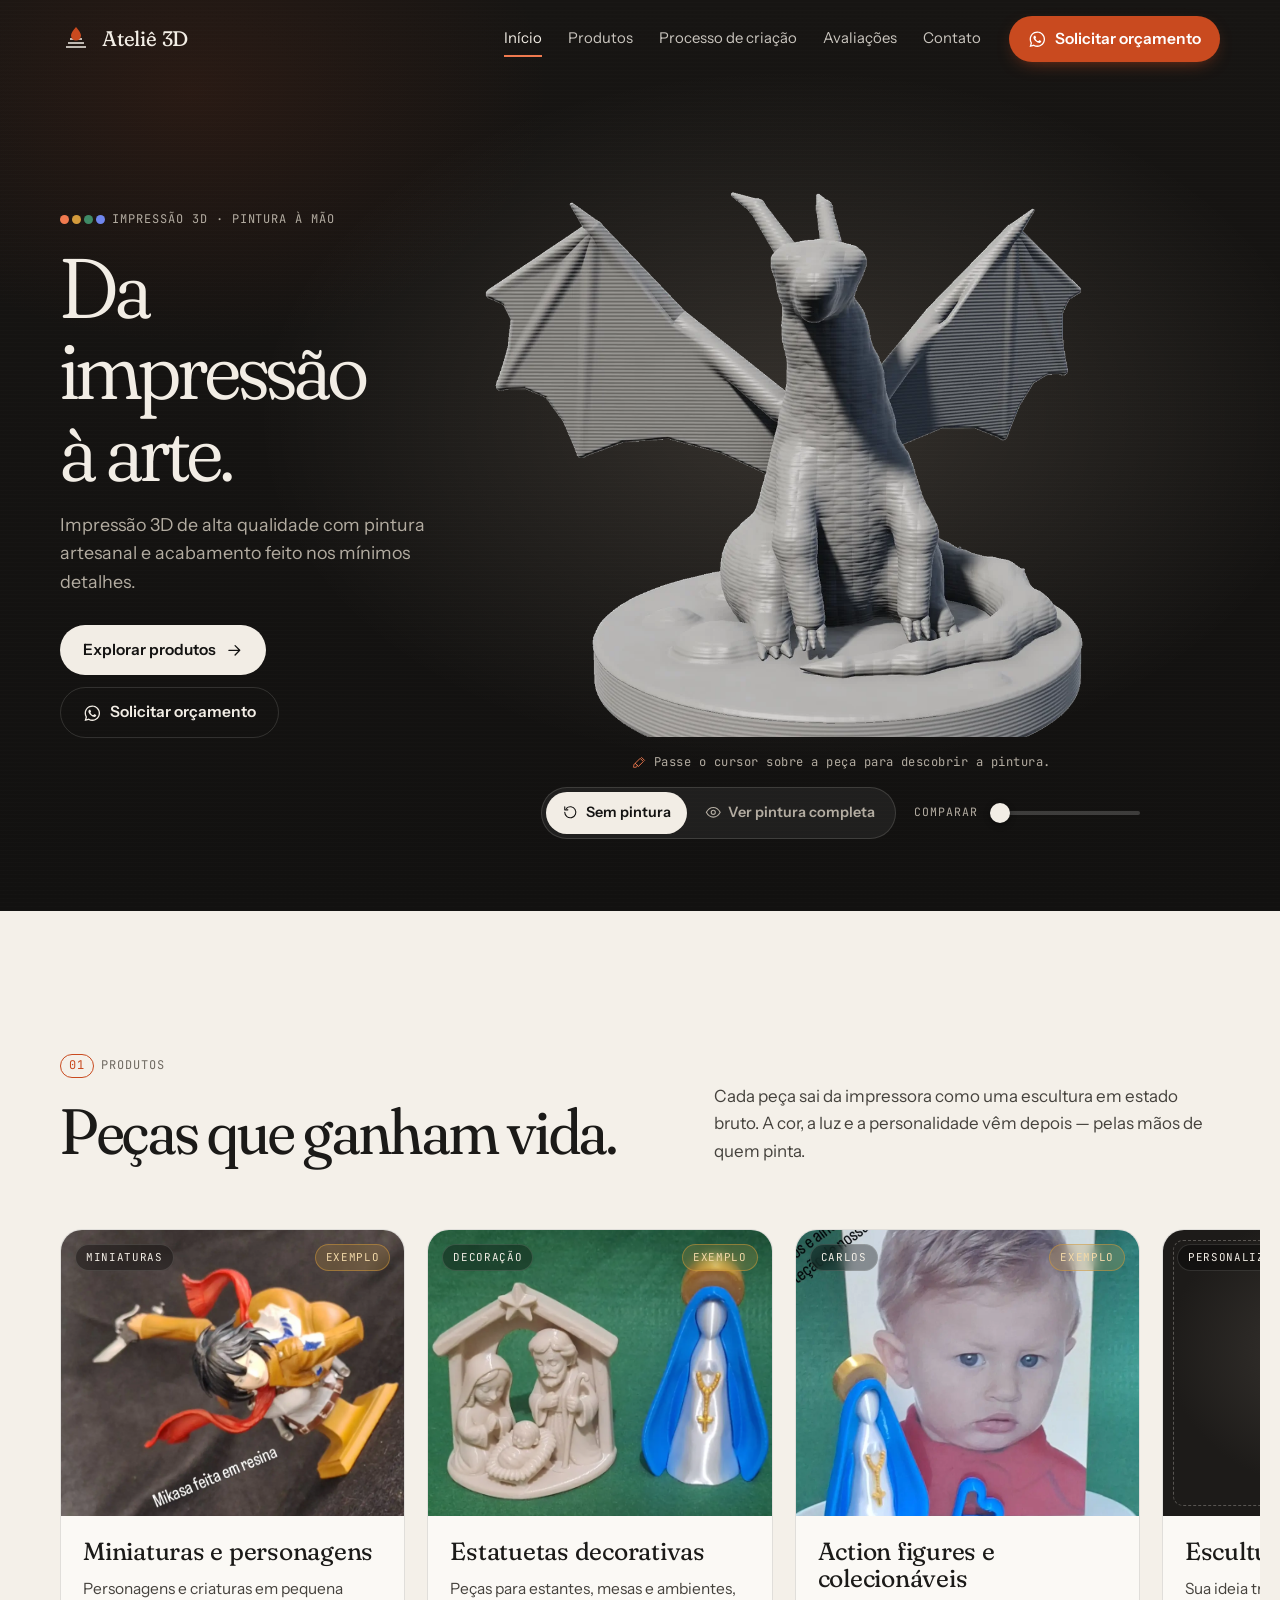
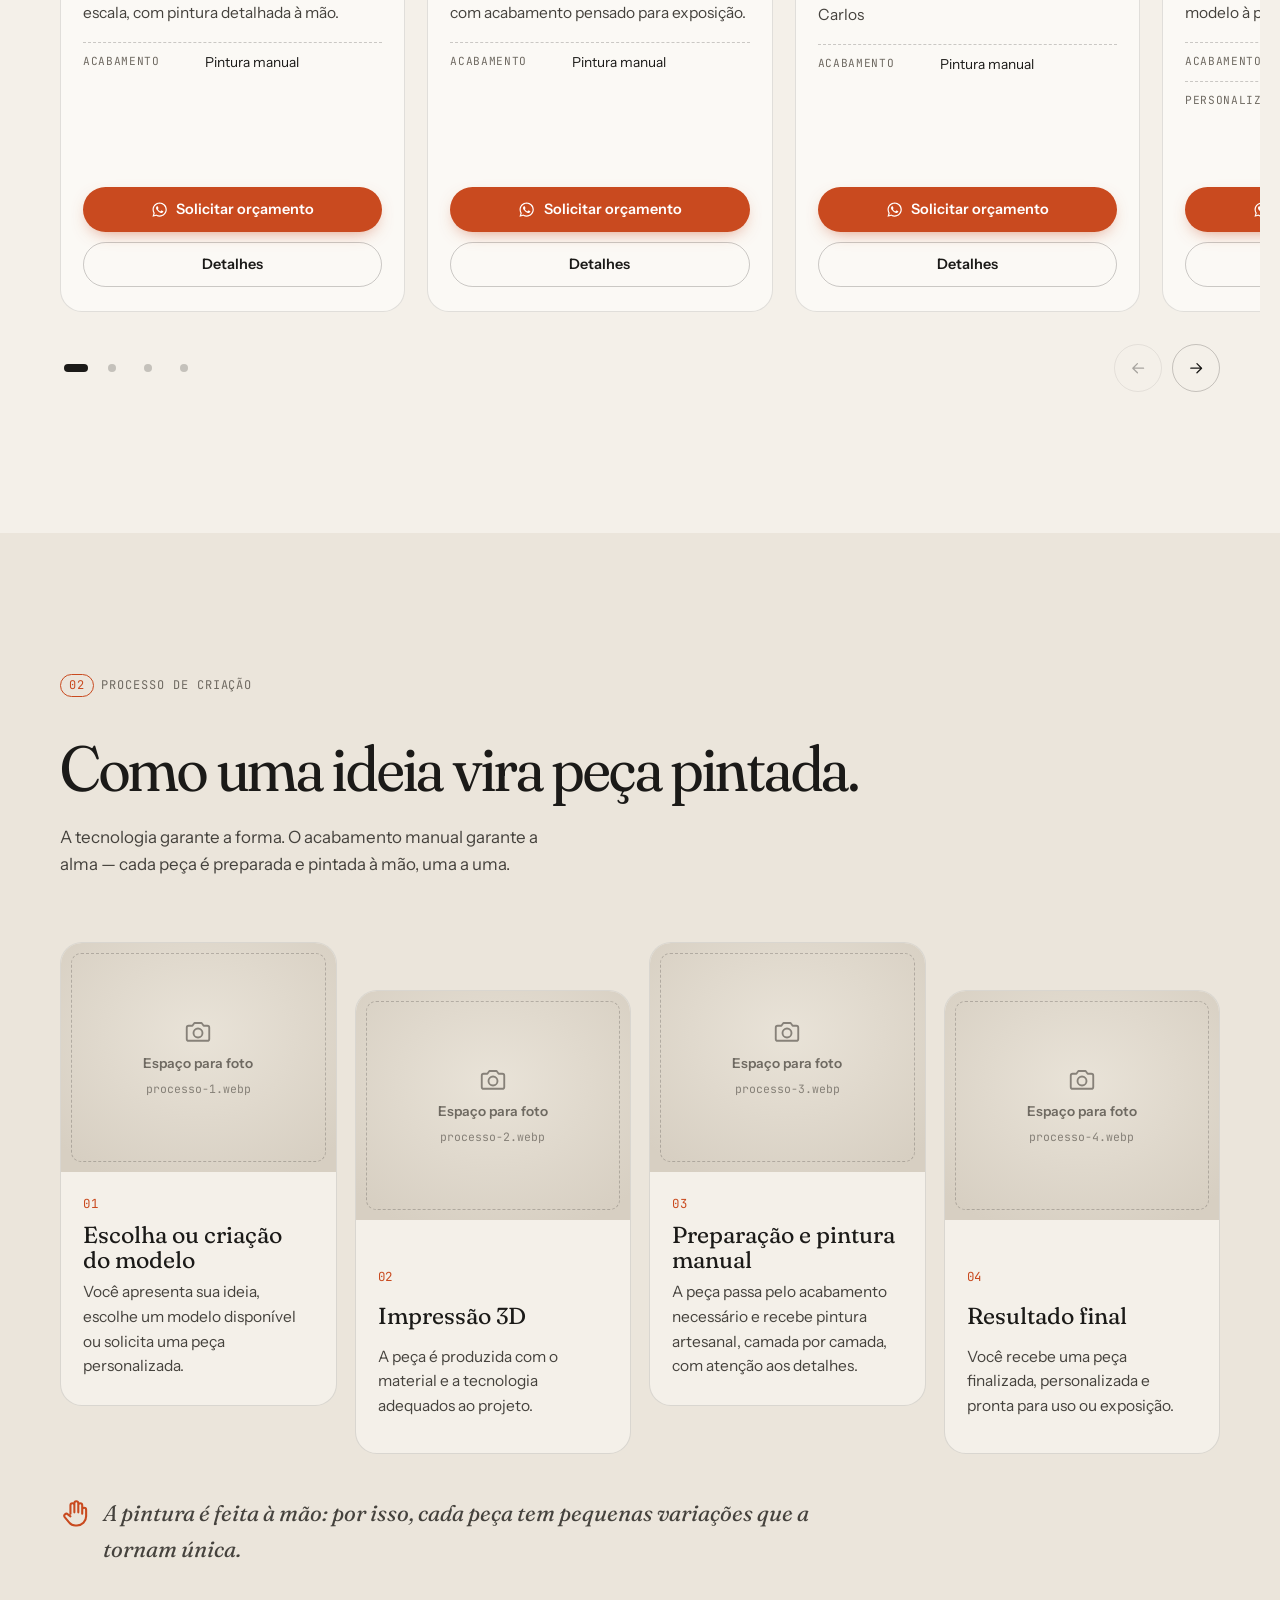
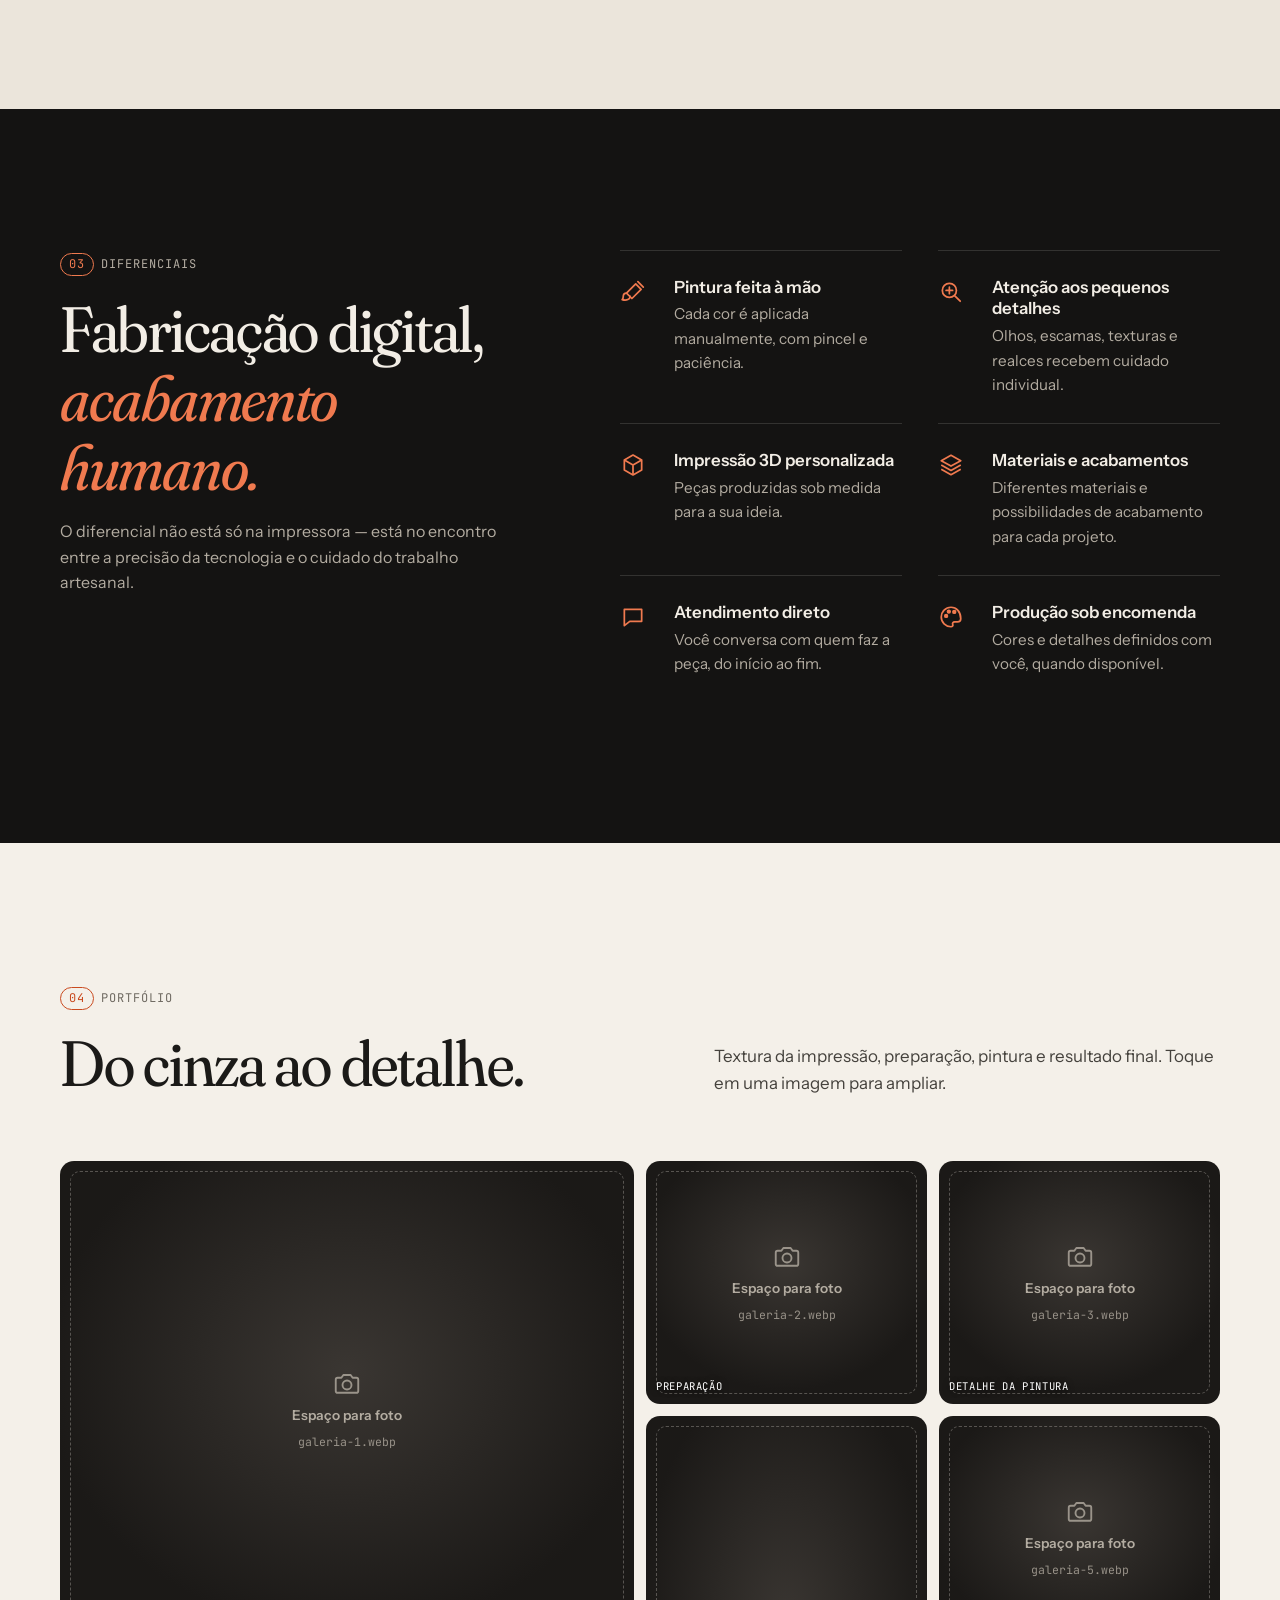
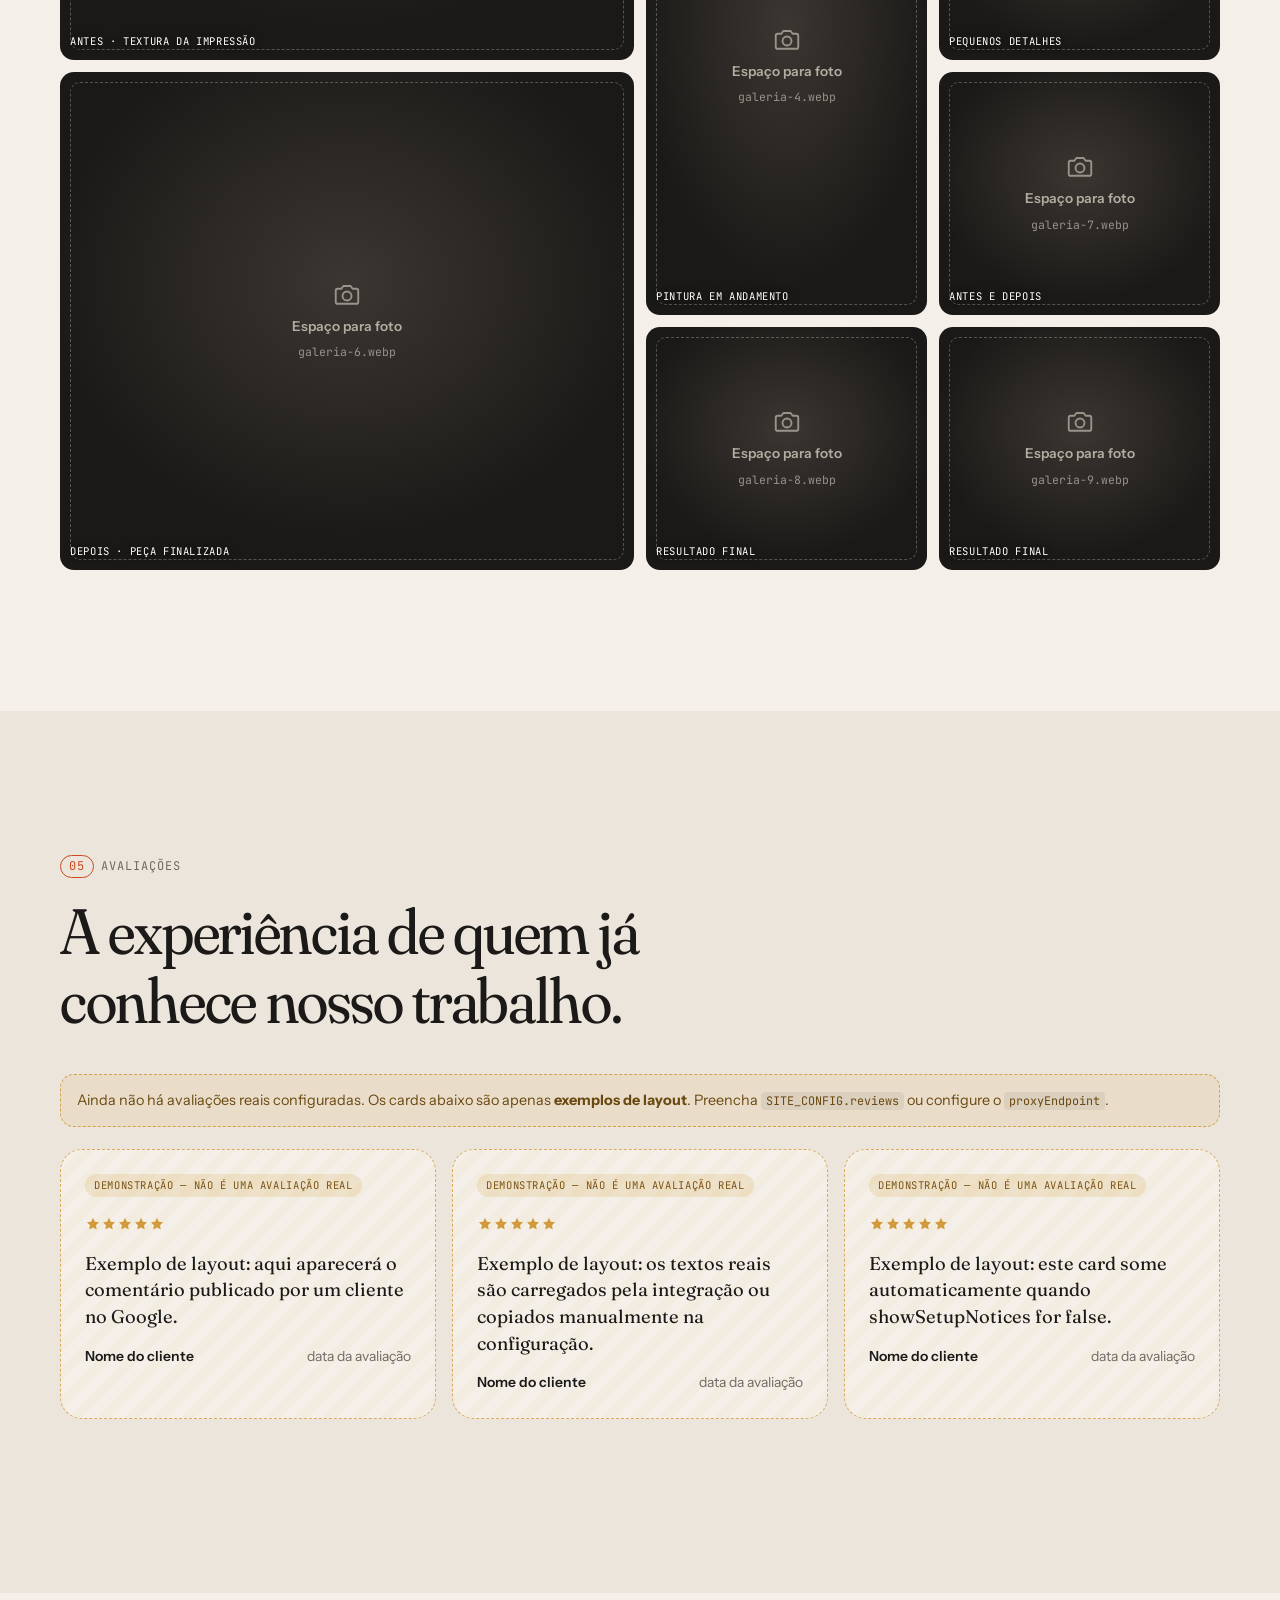
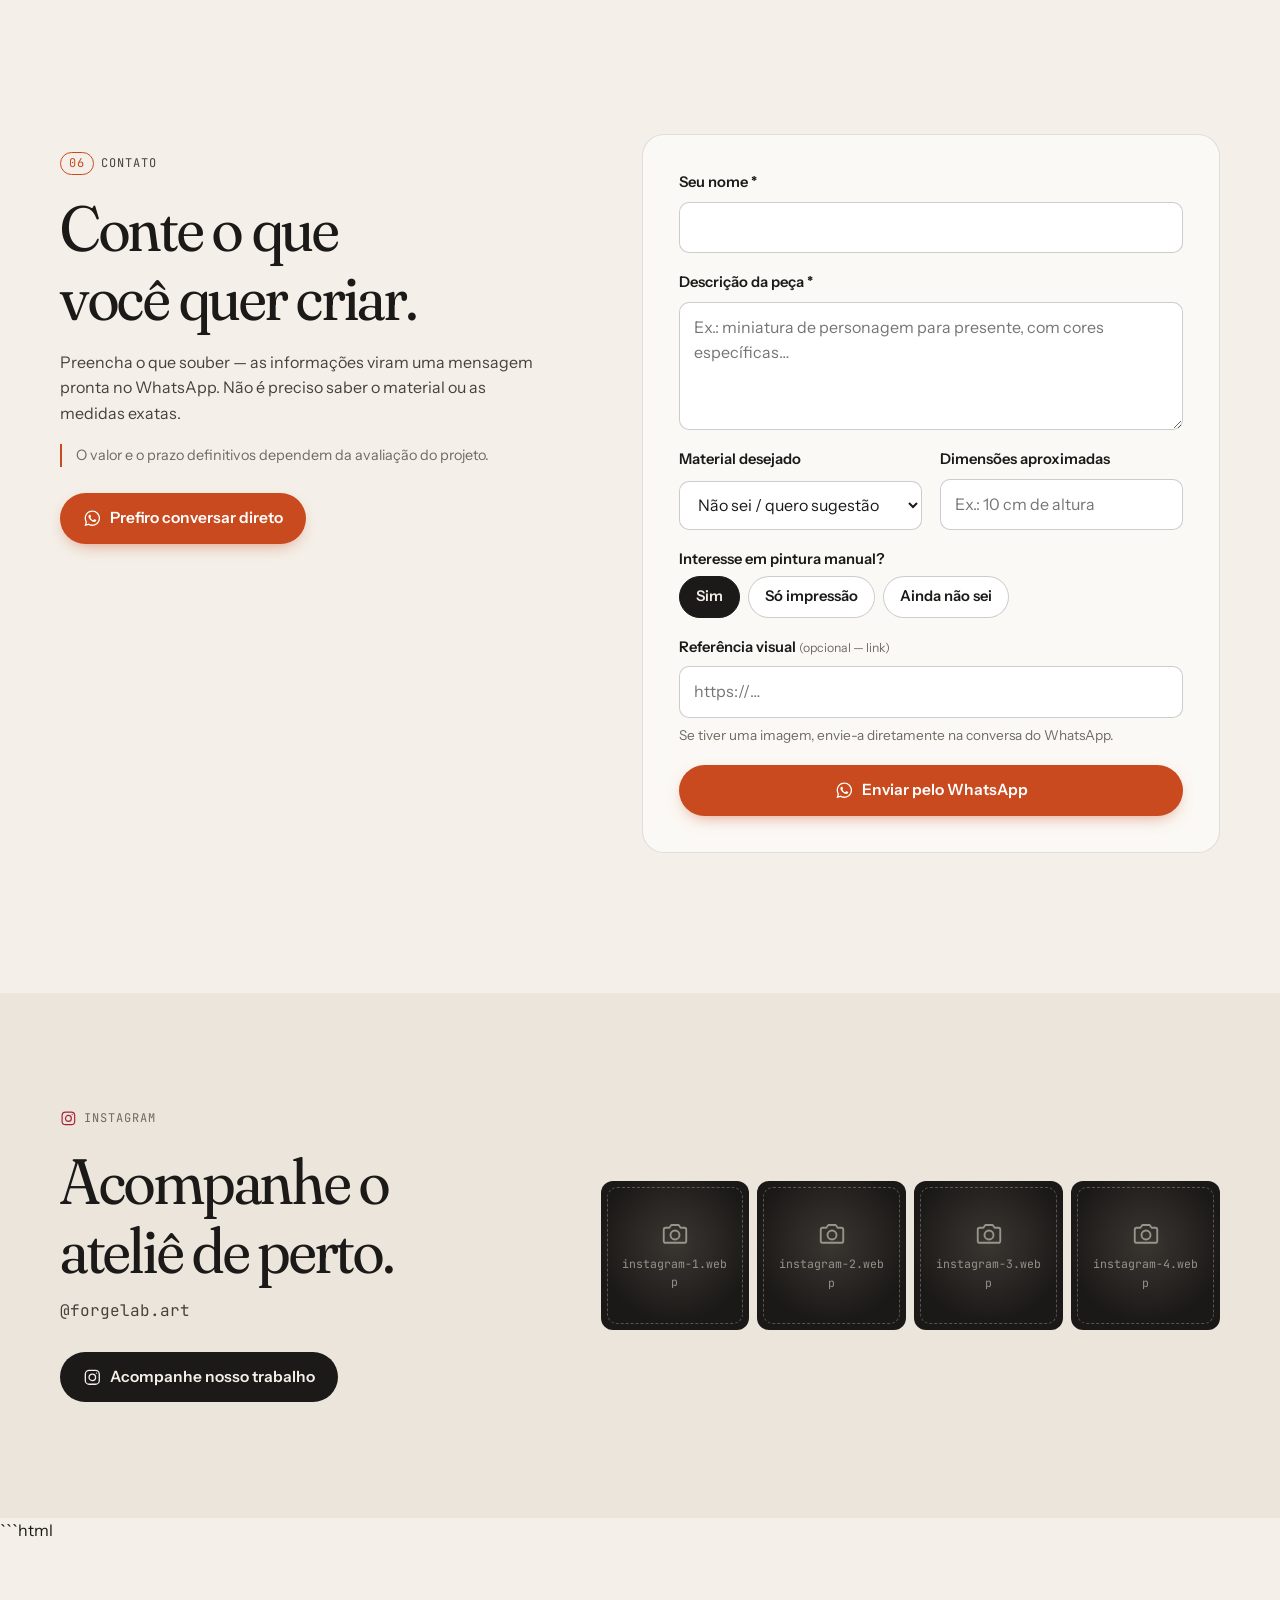
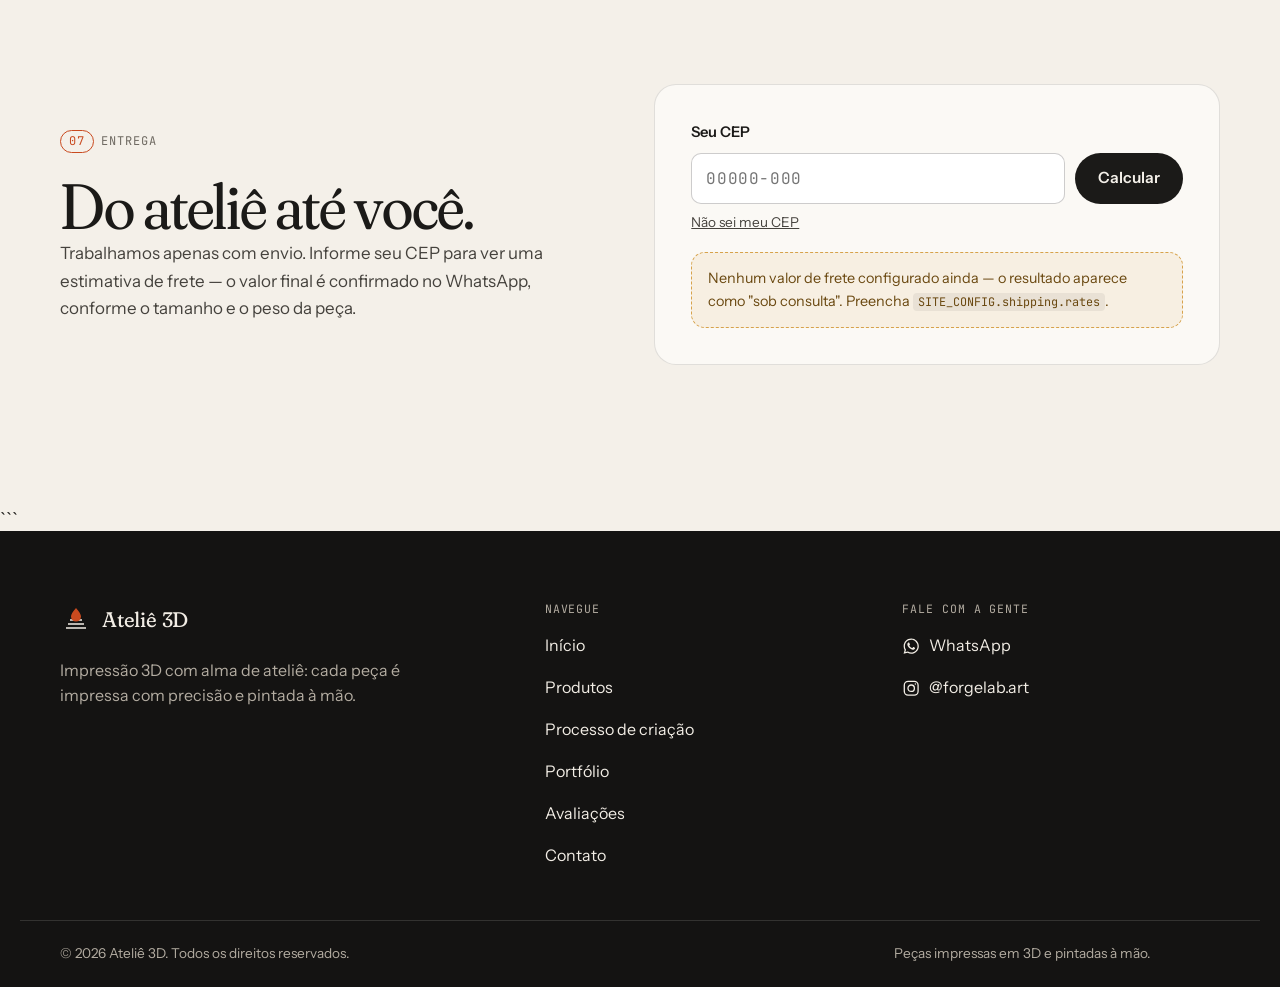
==== index.html @ aa1f4de1 "SiteForgelab" ====
<!doctype html>
<html lang="pt-BR" class="no-js">
<head>
  <meta charset="utf-8">
  <meta name="viewport" content="width=device-width, initial-scale=1, viewport-fit=cover">
  <title>Ateliê 3D — Impressão 3D com pintura artesanal</title>
  <meta name="description" content="Impressão 3D de alta qualidade com pintura artesanal e acabamento feito nos mínimos detalhes. Miniaturas, estatuetas, colecionáveis e peças sob encomenda.">
  <meta name="theme-color" content="#151413">
  <meta property="og:title" content="Da impressão à arte — Impressão 3D com pintura artesanal">
  <meta property="og:description" content="Peças impressas em 3D e pintadas à mão, com atenção aos mínimos detalhes.">
  <meta property="og:image" content="assets/images/peca-pintada.webp">
  <meta property="og:type" content="website">
  <link rel="icon" href="assets/icons/favicon.svg" type="image/svg+xml">

  <!-- Imagens da experiência principal: carregadas com prioridade -->
  <link rel="preload" as="image" href="assets/images/peca-sem-pintura.webp" type="image/webp" fetchpriority="high">
  <link rel="preload" as="image" href="assets/images/peca-pintada.webp" type="image/webp">

  <!-- Fontes (Google Fonts, gratuitas): Fraunces (títulos), Instrument Sans (texto), JetBrains Mono (rótulos técnicos) -->
  <link rel="preconnect" href="https://fonts.googleapis.com">
  <link rel="preconnect" href="https://fonts.gstatic.com" crossorigin>
  <link href="https://fonts.googleapis.com/css2?family=Fraunces:ital,opsz,wght,SOFT@0,9..144,300..700,0..100;1,9..144,300..700,0..100&family=Instrument+Sans:wght@400;500;600&family=JetBrains+Mono:wght@400;500&display=swap" rel="stylesheet">

  <link rel="stylesheet" href="style.css">
</head>
<body>

<!-- =========================================================
     Sprite de ícones (inline para funcionar também ao abrir
     o arquivo direto do computador, sem servidor)
     ========================================================= -->
<svg class="sprite" aria-hidden="true" focusable="false">
  <symbol id="i-whatsapp" viewBox="0 0 24 24"><path fill="currentColor" d="M12.04 2C6.58 2 2.13 6.45 2.13 11.91c0 1.75.46 3.45 1.32 4.95L2.05 22l5.25-1.38a9.9 9.9 0 0 0 4.74 1.21h.01c5.46 0 9.91-4.45 9.91-9.91 0-2.65-1.03-5.14-2.9-7.01A9.82 9.82 0 0 0 12.04 2Zm0 18.15h-.01a8.23 8.23 0 0 1-4.19-1.15l-.3-.18-3.12.82.83-3.04-.2-.31a8.2 8.2 0 0 1-1.26-4.38c0-4.54 3.7-8.24 8.25-8.24 2.2 0 4.27.86 5.83 2.42a8.18 8.18 0 0 1 2.41 5.83c0 4.54-3.7 8.23-8.24 8.23Zm4.52-6.16c-.25-.12-1.47-.72-1.69-.81-.23-.08-.39-.12-.56.13-.16.25-.64.81-.79.97-.14.17-.29.19-.54.06-.25-.12-1.05-.39-1.99-1.23-.74-.66-1.23-1.47-1.38-1.72-.14-.25-.02-.38.11-.51.11-.11.25-.29.37-.43.13-.15.17-.25.25-.42.08-.17.04-.31-.02-.43-.06-.13-.56-1.35-.77-1.85-.2-.48-.41-.42-.56-.43h-.48c-.17 0-.43.06-.66.31-.22.25-.86.85-.86 2.07 0 1.22.89 2.4 1.01 2.56.13.17 1.75 2.67 4.23 3.74.59.26 1.05.41 1.41.52.59.19 1.13.16 1.56.1.48-.07 1.47-.6 1.67-1.18.21-.58.21-1.07.14-1.18-.06-.1-.22-.16-.47-.29Z"/></symbol>
  <symbol id="i-instagram" viewBox="0 0 24 24"><g fill="none" stroke="currentColor" stroke-width="1.7"><rect x="3" y="3" width="18" height="18" rx="5"/><circle cx="12" cy="12" r="4.2"/><circle cx="17.4" cy="6.6" r=".9" fill="currentColor" stroke="none"/></g></symbol>
  <symbol id="i-arrow-left" viewBox="0 0 24 24"><path fill="none" stroke="currentColor" stroke-width="1.7" stroke-linecap="round" stroke-linejoin="round" d="M19 12H5m6-6-6 6 6 6"/></symbol>
  <symbol id="i-arrow-right" viewBox="0 0 24 24"><path fill="none" stroke="currentColor" stroke-width="1.7" stroke-linecap="round" stroke-linejoin="round" d="M5 12h14m-6-6 6 6-6 6"/></symbol>
  <symbol id="i-arrow-up-right" viewBox="0 0 24 24"><path fill="none" stroke="currentColor" stroke-width="1.7" stroke-linecap="round" stroke-linejoin="round" d="M7 17 17 7M9 7h8v8"/></symbol>
  <symbol id="i-close" viewBox="0 0 24 24"><path fill="none" stroke="currentColor" stroke-width="1.7" stroke-linecap="round" d="M6 6l12 12M18 6 6 18"/></symbol>
  <symbol id="i-menu" viewBox="0 0 24 24"><path fill="none" stroke="currentColor" stroke-width="1.7" stroke-linecap="round" d="M4 8h16M4 16h16"/></symbol>
  <symbol id="i-brush" viewBox="0 0 24 24"><g fill="none" stroke="currentColor" stroke-width="1.6" stroke-linecap="round" stroke-linejoin="round"><path d="M14.5 4.5 19.5 9.5 11 18l-5-5z"/><path d="M6 13c-2 0-3 1.5-3 3.2C3 18 2 19 2 19s3 1 5.2 0C9 18.2 9.6 16.6 9 15.5"/><path d="M16.5 2.5l5 5"/></g></symbol>
  <symbol id="i-layers" viewBox="0 0 24 24"><g fill="none" stroke="currentColor" stroke-width="1.6" stroke-linejoin="round"><path d="M12 3 21 8l-9 5-9-5z"/><path d="m3 12 9 5 9-5"/><path d="m3 16 9 5 9-5"/></g></symbol>
  <symbol id="i-cube" viewBox="0 0 24 24"><g fill="none" stroke="currentColor" stroke-width="1.6" stroke-linejoin="round"><path d="M12 2.8 20 7.3v9.4l-8 4.5-8-4.5V7.3z"/><path d="M4 7.3 12 12l8-4.7M12 12v9.2"/></g></symbol>
  <symbol id="i-loupe" viewBox="0 0 24 24"><g fill="none" stroke="currentColor" stroke-width="1.6" stroke-linecap="round"><circle cx="10.5" cy="10.5" r="6.5"/><path d="m15.5 15.5 5 5M10.5 7.5v6M7.5 10.5h6"/></g></symbol>
  <symbol id="i-palette" viewBox="0 0 24 24"><g fill="none" stroke="currentColor" stroke-width="1.6"><path d="M12 3a9 9 0 1 0 0 18c1.4 0 2-1 1.6-2.1-.5-1.3.3-2.4 1.7-2.4H18a3 3 0 0 0 3-3C21 7 17 3 12 3Z"/><circle cx="7.5" cy="11" r="1.2" fill="currentColor"/><circle cx="10" cy="7" r="1.2" fill="currentColor"/><circle cx="15" cy="7.3" r="1.2" fill="currentColor"/></g></symbol>
  <symbol id="i-chat" viewBox="0 0 24 24"><path fill="none" stroke="currentColor" stroke-width="1.6" stroke-linejoin="round" d="M4 5h16v11H9l-5 4z"/></symbol>
  <symbol id="i-hand" viewBox="0 0 24 24"><path fill="none" stroke="currentColor" stroke-width="1.6" stroke-linecap="round" stroke-linejoin="round" d="M8 12V5.5a1.5 1.5 0 0 1 3 0V11m0-1V4a1.5 1.5 0 0 1 3 0v7m0-5.5a1.5 1.5 0 0 1 3 0V12m0-3a1.5 1.5 0 0 1 3 0v5a7 7 0 0 1-7 7h-1.3a6 6 0 0 1-4.6-2.2L3.6 14.6a1.6 1.6 0 0 1 2.4-2.1L8 14"/></symbol>
  <symbol id="i-star" viewBox="0 0 24 24"><path fill="currentColor" d="m12 2.8 2.8 5.8 6.3.9-4.6 4.4 1.1 6.3L12 17.2l-5.6 3 1.1-6.3-4.6-4.4 6.3-.9z"/></symbol>
  <symbol id="i-pin" viewBox="0 0 24 24"><g fill="none" stroke="currentColor" stroke-width="1.6"><path d="M12 21s-7-6.2-7-11.5a7 7 0 0 1 14 0C19 14.8 12 21 12 21Z"/><circle cx="12" cy="9.5" r="2.5"/></g></symbol>
  <symbol id="i-clock" viewBox="0 0 24 24"><g fill="none" stroke="currentColor" stroke-width="1.6" stroke-linecap="round"><circle cx="12" cy="12" r="9"/><path d="M12 7v5l3 2"/></g></symbol>
  <symbol id="i-route" viewBox="0 0 24 24"><g fill="none" stroke="currentColor" stroke-width="1.6" stroke-linecap="round" stroke-linejoin="round"><circle cx="6" cy="18" r="2.2"/><circle cx="18" cy="6" r="2.2"/><path d="M8.2 18H15a3 3 0 0 0 0-6H9a3 3 0 0 1 0-6h6.8"/></g></symbol>
  <symbol id="i-expand" viewBox="0 0 24 24"><path fill="none" stroke="currentColor" stroke-width="1.6" stroke-linecap="round" stroke-linejoin="round" d="M4 9V4h5M20 9V4h-5M4 15v5h5M20 15v5h-5"/></symbol>
  <symbol id="i-eye" viewBox="0 0 24 24"><g fill="none" stroke="currentColor" stroke-width="1.6"><path d="M2 12s3.6-7 10-7 10 7 10 7-3.6 7-10 7S2 12 2 12Z"/><circle cx="12" cy="12" r="3"/></g></symbol>
  <symbol id="i-camera" viewBox="0 0 24 24"><g fill="none" stroke="currentColor" stroke-width="1.5" stroke-linejoin="round"><path d="M3 8.5A1.5 1.5 0 0 1 4.5 7h3l1.6-2.2h5.8L16.5 7h3A1.5 1.5 0 0 1 21 8.5v9a1.5 1.5 0 0 1-1.5 1.5h-15A1.5 1.5 0 0 1 3 17.5z"/><circle cx="12" cy="12.8" r="3.6"/></g></symbol>
  <symbol id="i-reset" viewBox="0 0 24 24"><path fill="none" stroke="currentColor" stroke-width="1.6" stroke-linecap="round" stroke-linejoin="round" d="M4 12a8 8 0 1 0 2.4-5.7M4 4v4.5h4.5"/></symbol>
</svg>

<a class="skip-link" href="#conteudo">Pular para o conteúdo</a>

<!-- ======================= CABEÇALHO ======================= -->
<header class="site-header" data-header>
  <div class="container header-inner">
    <a class="brand" href="#inicio" aria-label="Página inicial">
      <span class="brand-mark" data-brand-mark aria-hidden="true">
        <svg viewBox="0 0 32 32" width="32" height="32"><g fill="none" stroke="currentColor" stroke-width="1.6"><path d="M6 24h20M8 20h16M10 16h12"/><path d="M16 4c3.5 4.2 5 6.6 5 8.6a5 5 0 0 1-10 0c0-2 1.5-4.4 5-8.6Z" fill="var(--accent)" stroke="none"/></g></svg>
      </span>
      <span class="brand-name" data-text="brand.name">Ateliê 3D</span>
    </a>

    <nav class="main-nav" id="menu-principal" aria-label="Navegação principal" data-nav>
      <ul>
        <li><a href="#inicio">Início</a></li>
        <li><a href="#produtos">Produtos</a></li>
        <li><a href="#processo">Processo de criação</a></li>
        <li><a href="#avaliacoes">Avaliações</a></li>
        <li><a href="#contato">Contato</a></li>
      </ul>
      <a class="btn btn-accent nav-cta" data-wa="general" href="https://wa.me/" target="_blank" rel="noopener">
        <svg class="icon"><use href="#i-whatsapp"/></svg> Solicitar orçamento
      </a>
    </nav>

    <button class="menu-toggle" type="button" aria-controls="menu-principal" aria-expanded="false" data-menu-toggle>
      <span class="sr-only" data-menu-label>Abrir menu</span>
      <svg class="icon icon-open" aria-hidden="true"><use href="#i-menu"/></svg>
      <svg class="icon icon-close" aria-hidden="true"><use href="#i-close"/></svg>
    </button>
  </div>
</header>

<main id="conteudo">

<!-- ======================= HERO: PINTURA INTERATIVA ======================= -->
<section class="hero" id="inicio" aria-labelledby="hero-title">
  <div class="hero-light" aria-hidden="true"></div>
  <div class="container hero-grid">

    <div class="hero-copy">
      <p class="eyebrow eyebrow-light"><span class="swatches" aria-hidden="true"><i></i><i></i><i></i><i></i></span><span data-text="hero.eyebrow">Impressão 3D · Pintura à mão</span></p>
      <h1 id="hero-title" class="hero-title" data-text="hero.title">Da impressão à arte.</h1>
      <p class="hero-sub" data-text="hero.subtitle">Impressão 3D de alta qualidade com pintura artesanal e acabamento feito nos mínimos detalhes.</p>
      <div class="hero-actions">
        <a class="btn btn-light" href="#produtos">Explorar produtos <svg class="icon"><use href="#i-arrow-right"/></svg></a>
        <a class="btn btn-ghost-light" data-wa="general" href="https://wa.me/" target="_blank" rel="noopener"><svg class="icon"><use href="#i-whatsapp"/></svg> Solicitar orçamento</a>
      </div>
    </div>

    <!-- Palco da peça: imagem sem pintura (base) + canvas que revela a versão pintada -->
    <figure class="reveal" data-reveal>
      <div class="reveal-stage is-loading" data-reveal-stage tabindex="0"
           role="group" aria-roledescription="peça interativa"
           aria-label="Miniatura de dragão impressa em 3D. Passe o cursor, arraste o dedo ou use as setas do teclado para revelar a pintura feita à mão."
           aria-describedby="reveal-hint">
        <img class="reveal-base" data-reveal-base
             src="assets/images/peca-sem-pintura.webp"
             alt="Miniatura de dragão impressa em resina cinza, ainda sem pintura, com as linhas de impressão aparentes."
             width="1200" height="1000" fetchpriority="high" decoding="async">
        <canvas class="reveal-canvas" data-reveal-canvas aria-hidden="true"></canvas>
        <div class="reveal-wipe-line" data-wipe-line aria-hidden="true"></div>
        <div class="reveal-cursor" data-reveal-cursor aria-hidden="true"><span></span></div>
        <div class="reveal-loader" aria-hidden="true"><span></span></div>
      </div>

      <figcaption class="reveal-ui">
        <p class="reveal-hint" id="reveal-hint" data-reveal-hint>
          <svg class="icon" aria-hidden="true"><use href="#i-brush"/></svg>
          <span class="hint-pointer">Passe o cursor sobre a peça para descobrir a pintura.</span>
          <span class="hint-touch">Arraste o dedo sobre a peça para pintá-la.</span>
        </p>

        <div class="reveal-controls">
          <div class="segmented" role="group" aria-label="Estado da peça">
            <button type="button" class="seg-btn is-active" aria-pressed="true" data-reveal-off disabled>
              <svg class="icon" aria-hidden="true"><use href="#i-reset"/></svg> Sem pintura
            </button>
            <button type="button" class="seg-btn" aria-pressed="false" data-reveal-on disabled>
              <svg class="icon" aria-hidden="true"><use href="#i-eye"/></svg> Ver pintura completa
            </button>
          </div>

          <label class="compare">
            <span class="compare-label">Comparar</span>
            <input type="range" min="0" max="100" value="0" step="1" data-reveal-range disabled
                   aria-label="Comparar: deslize para revelar a pintura da esquerda para a direita" aria-valuetext="0% pintado">
          </label>
        </div>
      </figcaption>
    </figure>
  </div>

</section>

<!-- ======================= PRODUTOS (CARROSSEL) ======================= -->
<section class="section products" id="produtos" aria-labelledby="produtos-title">
  <div class="container">
    <div class="section-head split">
      <div>
        <p class="eyebrow"><span class="idx">01</span> Produtos</p>
        <h2 id="produtos-title" class="section-title" data-text="products.title">Peças que ganham vida.</h2>
      </div>
      <p class="section-lead" data-text="products.lead">Cada peça sai da impressora como uma escultura em estado bruto. A cor, a luz e a personalidade vêm depois — pelas mãos de quem pinta.</p>
    </div>

    <div class="carousel" data-carousel aria-roledescription="carrossel" aria-label="Produtos">
      <ul class="carousel-track" data-carousel-track tabindex="0" aria-label="Lista de produtos — use as setas do teclado para navegar"></ul>
      <div class="carousel-nav">
        <div class="carousel-dots" data-carousel-dots role="group" aria-label="Escolher posição do carrossel"></div>
        <div class="carousel-arrows">
          <button type="button" class="icon-btn" data-carousel-prev aria-label="Produtos anteriores"><svg class="icon"><use href="#i-arrow-left"/></svg></button>
          <button type="button" class="icon-btn" data-carousel-next aria-label="Próximos produtos"><svg class="icon"><use href="#i-arrow-right"/></svg></button>
        </div>
      </div>
    </div>
  </div>
</section>

<!-- ======================= COMO FUNCIONA ======================= -->
<section class="section process" id="processo" aria-labelledby="processo-title">
  <div class="container">
    <div class="section-head">
      <p class="eyebrow"><span class="idx">02</span> Processo de criação</p>
      <h2 id="processo-title" class="section-title">Como uma ideia vira peça pintada.</h2>
      <p class="section-lead">A tecnologia garante a forma. O acabamento manual garante a alma — cada peça é preparada e pintada à mão, uma a uma.</p>
    </div>

    <ol class="steps">
      <li class="step" data-animate>
        <figure class="step-media"><img data-photo src="assets/images/processo-1.webp" alt="Escolha ou criação do modelo" width="900" height="750" loading="lazy" decoding="async"></figure>
        <div class="step-body">
          <span class="step-num">01</span>
          <h3>Escolha ou criação do modelo</h3>
          <p>Você apresenta sua ideia, escolhe um modelo disponível ou solicita uma peça personalizada.</p>
        </div>
      </li>
      <li class="step" data-animate>
        <figure class="step-media"><img data-photo src="assets/images/processo-2.webp" alt="Peça sendo impressa em 3D" width="900" height="750" loading="lazy" decoding="async"></figure>
        <div class="step-body">
          <span class="step-num">02</span>
          <h3>Impressão 3D</h3>
          <p>A peça é produzida com o material e a tecnologia adequados ao projeto.</p>
        </div>
      </li>
      <li class="step" data-animate>
        <figure class="step-media"><img data-photo src="assets/images/processo-3.webp" alt="Preparação e pintura manual da peça" width="900" height="750" loading="lazy" decoding="async"></figure>
        <div class="step-body">
          <span class="step-num">03</span>
          <h3>Preparação e pintura manual</h3>
          <p>A peça passa pelo acabamento necessário e recebe pintura artesanal, camada por camada, com atenção aos detalhes.</p>
        </div>
      </li>
      <li class="step" data-animate>
        <figure class="step-media"><img data-photo src="assets/images/processo-4.webp" alt="Peça finalizada e pintada à mão" width="900" height="750" loading="lazy" decoding="async"></figure>
        <div class="step-body">
          <span class="step-num">04</span>
          <h3>Resultado final</h3>
          <p>Você recebe uma peça finalizada, personalizada e pronta para uso ou exposição.</p>
        </div>
      </li>
    </ol>

    <p class="process-note"><svg class="icon" aria-hidden="true"><use href="#i-hand"/></svg> A pintura é feita à mão: por isso, cada peça tem pequenas variações que a tornam única.</p>
  </div>
</section>

<!-- ======================= DIFERENCIAIS ======================= -->
<section class="section features" aria-labelledby="diferenciais-title">
  <div class="container features-grid">
    <div class="features-intro">
      <p class="eyebrow eyebrow-light"><span class="idx">03</span> Diferenciais</p>
      <h2 id="diferenciais-title" class="section-title">Fabricação digital,<br><em>acabamento humano.</em></h2>
      <p>O diferencial não está só na impressora — está no encontro entre a precisão da tecnologia e o cuidado do trabalho artesanal.</p>
    </div>
    <ul class="features-list">
      <li data-animate><svg class="icon" aria-hidden="true"><use href="#i-brush"/></svg><div><h3>Pintura feita à mão</h3><p>Cada cor é aplicada manualmente, com pincel e paciência.</p></div></li>
      <li data-animate><svg class="icon" aria-hidden="true"><use href="#i-loupe"/></svg><div><h3>Atenção aos pequenos detalhes</h3><p>Olhos, escamas, texturas e realces recebem cuidado individual.</p></div></li>
      <li data-animate><svg class="icon" aria-hidden="true"><use href="#i-cube"/></svg><div><h3>Impressão 3D personalizada</h3><p>Peças produzidas sob medida para a sua ideia.</p></div></li>
      <li data-animate><svg class="icon" aria-hidden="true"><use href="#i-layers"/></svg><div><h3>Materiais e acabamentos</h3><p>Diferentes materiais e possibilidades de acabamento para cada projeto.</p></div></li>
      <li data-animate><svg class="icon" aria-hidden="true"><use href="#i-chat"/></svg><div><h3>Atendimento direto</h3><p>Você conversa com quem faz a peça, do início ao fim.</p></div></li>
      <li data-animate><svg class="icon" aria-hidden="true"><use href="#i-palette"/></svg><div><h3>Produção sob encomenda</h3><p>Cores e detalhes definidos com você, quando disponível.</p></div></li>
    </ul>
  </div>
</section>

<!-- ======================= GALERIA / PORTFÓLIO ======================= -->
<section class="section gallery" id="galeria" aria-labelledby="galeria-title">
  <div class="container">
    <div class="section-head split">
      <div>
        <p class="eyebrow"><span class="idx">04</span> Portfólio</p>
        <h2 id="galeria-title" class="section-title">Do cinza ao detalhe.</h2>
      </div>
      <p class="section-lead">Textura da impressão, preparação, pintura e resultado final. Toque em uma imagem para ampliar.</p>
    </div>
    <ul class="gallery-grid" data-gallery></ul>
  </div>
</section>

<!-- ======================= AVALIAÇÕES ======================= -->
<section class="section reviews" id="avaliacoes" aria-labelledby="avaliacoes-title" data-section="reviews">
  <div class="container">
    <div class="reviews-head">
      <div>
        <p class="eyebrow"><span class="idx">05</span> Avaliações</p>
        <h2 id="avaliacoes-title" class="section-title">A experiência de quem já conhece nosso trabalho.</h2>
      </div>
      <div class="rating-card" data-rating hidden>
        <p class="rating-value"><span data-rating-value></span><small>/5</small></p>
        <p class="rating-stars" data-rating-stars aria-hidden="true"></p>
        <p class="rating-count" data-rating-count></p>
        <p class="rating-source">Avaliações no Google</p>
      </div>
    </div>
    <div class="setup-note" data-reviews-note hidden></div>
    <ul class="reviews-list" data-reviews-list></ul>
    <div class="reviews-cta">
      <a class="btn btn-outline" data-google-reviews target="_blank" rel="noopener" hidden>
        <svg class="icon" aria-hidden="true"><use href="#i-star"/></svg> Ver todas as avaliações no Google
      </a>
    </div>
  </div>
</section>

<!-- ======================= ORÇAMENTO ======================= -->
<section class="section quote" id="contato" aria-labelledby="orcamento-title">
  <div class="container quote-grid">
    <div class="quote-intro">
      <p class="eyebrow"><span class="idx">06</span> Contato</p>
      <h2 id="orcamento-title" class="section-title">Conte o que você quer criar.</h2>
      <p>Preencha o que souber — as informações viram uma mensagem pronta no WhatsApp. Não é preciso saber o material ou as medidas exatas.</p>
      <p class="quote-disclaimer">O valor e o prazo definitivos dependem da avaliação do projeto.</p>
      <a class="btn btn-accent" data-wa="general" href="https://wa.me/" target="_blank" rel="noopener">
        <svg class="icon"><use href="#i-whatsapp"/></svg> Prefiro conversar direto
      </a>
    </div>

    <form class="quote-form" data-quote-form novalidate>
      <div class="field">
        <label for="q-nome">Seu nome <span aria-hidden="true">*</span></label>
        <input id="q-nome" name="nome" type="text" autocomplete="name" required>
        <p class="field-error" id="q-nome-erro" hidden>Informe seu nome.</p>
      </div>
      <div class="field">
        <label for="q-desc">Descrição da peça <span aria-hidden="true">*</span></label>
        <textarea id="q-desc" name="descricao" rows="4" required placeholder="Ex.: miniatura de personagem para presente, com cores específicas…"></textarea>
        <p class="field-error" id="q-desc-erro" hidden>Descreva brevemente a peça.</p>
      </div>
      <div class="field-row">
        <div class="field">
          <label for="q-mat">Material desejado</label>
          <select id="q-mat" name="material">
            <option value="">Não sei / quero sugestão</option>
            <option>Filamento PLA</option>
            <option>Filamento PETG</option>
            <option>Resina UV</option>
            <option>Outro</option>
          </select>
        </div>
        <div class="field">
          <label for="q-dim">Dimensões aproximadas</label>
          <input id="q-dim" name="dimensoes" type="text" placeholder="Ex.: 10 cm de altura">
        </div>
      </div>
      <fieldset class="field">
        <legend>Interesse em pintura manual?</legend>
        <div class="chips">
          <label class="chip"><input type="radio" name="pintura" value="Sim, com pintura manual" checked><span>Sim</span></label>
          <label class="chip"><input type="radio" name="pintura" value="Não, apenas a impressão"><span>Só impressão</span></label>
          <label class="chip"><input type="radio" name="pintura" value="Ainda não sei"><span>Ainda não sei</span></label>
        </div>
      </fieldset>
      <div class="field">
        <label for="q-ref">Referência visual <small>(opcional — link)</small></label>
        <input id="q-ref" name="referencia" type="url" inputmode="url" placeholder="https://…">
        <p class="field-help">Se tiver uma imagem, envie-a diretamente na conversa do WhatsApp.</p>
        <p class="field-error" id="q-ref-erro" hidden>Use um link completo, começando com http:// ou https://</p>
      </div>
      <button class="btn btn-accent btn-block" type="submit">
        <svg class="icon"><use href="#i-whatsapp"/></svg> Enviar pelo WhatsApp
      </button>
    </form>
  </div>
</section>

<!-- ======================= INSTAGRAM ======================= -->
<section class="section insta" id="instagram" aria-labelledby="insta-title" data-section="instagram">
  <div class="container insta-inner">
    <div class="insta-copy">
      <p class="eyebrow"><svg class="icon" aria-hidden="true"><use href="#i-instagram"/></svg> Instagram</p>
      <h2 id="insta-title" class="section-title">Acompanhe o ateliê de perto.</h2>
      <p class="insta-handle" data-insta-handle></p>
      <div class="setup-note" data-insta-note hidden></div>
      <a class="btn btn-dark" data-insta-link target="_blank" rel="noopener" hidden>
        <svg class="icon"><use href="#i-instagram"/></svg> Acompanhe nosso trabalho
      </a>
    </div>
    <ul class="insta-strip" data-insta-strip aria-label="Algumas peças do ateliê"></ul>
  </div>
</section>

```html
<!-- ======================= FRETE ======================= -->
<section class="section shipping" id="frete" aria-labelledby="frete-title">
  <div class="container shipping-grid">
    <div class="shipping-info">
      <p class="eyebrow"><span class="idx">07</span> Entrega</p>
      <h2 id="frete-title" class="section-title">Do ateliê até você.</h2>
      <p class="section-lead">Trabalhamos apenas com envio. Informe seu CEP para ver uma estimativa de frete — o valor final é confirmado no WhatsApp, conforme o tamanho e o peso da peça.</p>
    </div>
    <div class="ship-card">
      <form class="ship-form" data-ship-form novalidate>
        <label for="ship-cep">Seu CEP</label>
        <div class="ship-row">
          <input id="ship-cep" name="cep" type="text" inputmode="numeric" autocomplete="postal-code"
                 placeholder="00000-000" maxlength="9" data-ship-cep aria-describedby="ship-help">
          <button class="btn btn-dark" type="submit" data-ship-submit>Calcular</button>
        </div>
        <p class="field-help" id="ship-help"><a href="https://buscacepinter.correios.com.br/app/endereco/index.php" target="_blank" rel="noopener">Não sei meu CEP</a></p>
        <p class="field-error" data-ship-error role="alert" hidden></p>
      </form>
      <div class="setup-note" data-ship-note hidden></div>
      <div class="ship-result" data-ship-result aria-live="polite" hidden></div>
    </div>
  </div>
</section>
```


</main>

<!-- ======================= RODAPÉ ======================= -->
<footer class="site-footer">
  <div class="container footer-grid">
    <div class="footer-brand">
      <a class="brand brand-light" href="#inicio">
        <span class="brand-mark" aria-hidden="true">
          <svg viewBox="0 0 32 32" width="32" height="32"><g fill="none" stroke="currentColor" stroke-width="1.6"><path d="M6 24h20M8 20h16M10 16h12"/><path d="M16 4c3.5 4.2 5 6.6 5 8.6a5 5 0 0 1-10 0c0-2 1.5-4.4 5-8.6Z" fill="var(--accent)" stroke="none"/></g></svg>
        </span>
        <span class="brand-name" data-text="brand.name">Ateliê 3D</span>
      </a>
      <p data-text="brand.tagline">Impressão 3D com alma de ateliê: cada peça é impressa com precisão e pintada à mão.</p>
    </div>
    <nav class="footer-nav" aria-label="Rodapé">
      <h3>Navegue</h3>
      <ul>
        <li><a href="#inicio">Início</a></li>
        <li><a href="#produtos">Produtos</a></li>
        <li><a href="#processo">Processo de criação</a></li>
        <li><a href="#galeria">Portfólio</a></li>
        <li><a href="#avaliacoes">Avaliações</a></li>
        <li><a href="#contato">Contato</a></li>
      </ul>
    </nav>
    <div class="footer-contact">
      <h3>Fale com a gente</h3>
      <ul>
        <li><a data-wa="general" href="https://wa.me/" target="_blank" rel="noopener"><svg class="icon"><use href="#i-whatsapp"/></svg> WhatsApp</a></li>
        <li data-footer-insta hidden><a data-insta-link target="_blank" rel="noopener"><svg class="icon"><use href="#i-instagram"/></svg> <span data-insta-handle-inline>Instagram</span></a></li>
        <li data-footer-reviews hidden><a data-google-reviews target="_blank" rel="noopener"><svg class="icon"><use href="#i-star"/></svg> Avaliações no Google</a></li>
      </ul>
    </div>
  </div>
  <div class="container footer-bottom">
    <p>© <span data-year></span> <span data-text="brand.name">Ateliê 3D</span>. Todos os direitos reservados.</p>
    <p class="footer-credit">Peças impressas em 3D e pintadas à mão.</p>
  </div>
</footer>

<!-- Botão flutuante do WhatsApp -->
<a class="wa-float" data-wa="general" href="https://wa.me/" target="_blank" rel="noopener" aria-label="Conversar no WhatsApp">
  <svg class="icon" aria-hidden="true"><use href="#i-whatsapp"/></svg>
</a>

<!-- Diálogo: detalhes do produto -->
<dialog class="modal product-modal" data-product-modal aria-labelledby="pm-title">
  <div class="modal-inner">
    <button type="button" class="icon-btn modal-close" data-close aria-label="Fechar"><svg class="icon"><use href="#i-close"/></svg></button>
    <figure class="pm-media"><img data-pm-img data-photo alt=""></figure>
    <div class="pm-body">
      <p class="eyebrow" data-pm-category></p>
      <h3 id="pm-title" data-pm-title></h3>
      <p data-pm-desc></p>
      <dl class="specs" data-pm-specs></dl>
      <a class="btn btn-accent" data-pm-wa href="https://wa.me/" target="_blank" rel="noopener"><svg class="icon"><use href="#i-whatsapp"/></svg> Solicitar orçamento desta peça</a>
    </div>
  </div>
</dialog>

<!-- Diálogo: galeria ampliada -->
<dialog class="modal lightbox" data-lightbox aria-label="Imagem ampliada">
  <button type="button" class="icon-btn modal-close" data-close aria-label="Fechar"><svg class="icon"><use href="#i-close"/></svg></button>
  <button type="button" class="icon-btn lb-prev" data-lb-prev aria-label="Imagem anterior"><svg class="icon"><use href="#i-arrow-left"/></svg></button>
  <figure class="lb-figure">
    <img data-lb-img alt="">
    <figcaption><span data-lb-caption></span> <span class="lb-count" data-lb-count></span></figcaption>
  </figure>
  <button type="button" class="icon-btn lb-next" data-lb-next aria-label="Próxima imagem"><svg class="icon"><use href="#i-arrow-right"/></svg></button>
</dialog>

<script src="script.js" defer></script>
</body>
</html>
---- style.css ----
/* =============================================================
   Ateliê 3D — Impressão 3D com pintura artesanal
   Estrutura: tokens → base → componentes → seções → responsivo
   Abordagem mobile-first.
   ============================================================= */

/* ---------- 1. Tokens de design ---------- */
:root {
  /* Neutros: papel de ateliê e grafite */
  --paper: #f4f0e9;
  --paper-2: #ebe5db;
  --paper-3: #e0d8cb;
  --ink: #1b1a18;
  --ink-2: #45423d;
  --muted: #6f6a62;
  --line: rgba(27, 26, 24, .12);
  --line-strong: rgba(27, 26, 24, .22);

  /* Estúdio (fundos escuros) */
  --studio: #141312;
  --studio-2: #1d1b19;
  --studio-3: #2a2724;
  --on-studio: #f2ede5;
  --on-studio-muted: #b3aca1;
  --studio-line: rgba(242, 237, 229, .14);

  /* Pigmentos (cores de destaque inspiradas em tintas) */
  --accent: #c94a1f;          /* laranja cádmio — botões (contraste AA com branco) */
  --accent-hover: #ae3d17;
  --accent-bright: #f07a4f;   /* destaque sobre fundo escuro */
  --ochre: #d39a3b;
  --viridian: #2f6b55;
  --ultramarine: #3450c4;
  --carmine: #a3243a;

  /* Tipografia */
  --f-display: "Fraunces", "Iowan Old Style", Georgia, serif;
  --f-body: "Instrument Sans", system-ui, -apple-system, "Segoe UI", Roboto, sans-serif;
  --f-mono: "JetBrains Mono", ui-monospace, "SFMono-Regular", Menlo, monospace;

  /* Escala e ritmo */
  --container: 1240px;
  --gutter: clamp(16px, 4vw, 40px);
  --section-y: clamp(72px, 11vw, 148px);
  --radius: 14px;
  --radius-lg: 22px;
  --header-h: 68px;

  --shadow-soft: 0 1px 2px rgba(20, 18, 15, .06), 0 10px 30px -12px rgba(20, 18, 15, .18);
  --ease: cubic-bezier(.22, .8, .24, 1);
}

/* ---------- 2. Base ---------- */
*, *::before, *::after { box-sizing: border-box; }

html {
  -webkit-text-size-adjust: 100%;
  scroll-behavior: smooth;
  scroll-padding-top: calc(var(--header-h) + 8px);
}

body {
  margin: 0;
  background: var(--paper);
  color: var(--ink);
  font-family: var(--f-body);
  font-size: 1rem;
  line-height: 1.6;
  -webkit-font-smoothing: antialiased;
  overflow-x: hidden;
}

[hidden] { display: none !important; }
img { max-width: 100%; height: auto; display: block; }
a { color: inherit; }
button, input, select, textarea { font: inherit; color: inherit; }
h1, h2, h3 { margin: 0; font-weight: 400; line-height: 1.08; }
p { margin: 0; }
ul, ol { margin: 0; padding: 0; list-style: none; }
figure { margin: 0; }
address { font-style: normal; }

:focus-visible {
  outline: 2px solid var(--accent);
  outline-offset: 3px;
  border-radius: 6px;
}
.hero :focus-visible, .features :focus-visible, .site-footer :focus-visible, .modal :focus-visible {
  outline-color: var(--accent-bright);
}

.sprite { position: absolute; width: 0; height: 0; overflow: hidden; }
.sr-only {
  position: absolute; width: 1px; height: 1px; padding: 0; margin: -1px;
  overflow: hidden; clip: rect(0 0 0 0); white-space: nowrap; border: 0;
}
.skip-link {
  position: fixed; left: 12px; top: -60px; z-index: 200;
  background: var(--ink); color: var(--paper); padding: 10px 16px; border-radius: 8px;
  text-decoration: none; transition: top .2s;
}
.skip-link:focus { top: 12px; }

.container {
  width: 100%;
  max-width: var(--container);
  margin-inline: auto;
  padding-inline: var(--gutter);
}

.icon { width: 1.15em; height: 1.15em; flex: none; vertical-align: -0.2em; }

/* ---------- 3. Tipografia de seção ---------- */
.eyebrow {
  display: inline-flex; align-items: center; gap: .6em;
  font-family: var(--f-mono);
  font-size: .75rem;
  letter-spacing: .08em;
  text-transform: uppercase;
  color: var(--muted);
  margin-bottom: 18px;
}
.eyebrow .idx {
  color: var(--accent);
  border: 1px solid currentColor;
  border-radius: 999px;
  padding: 1px 8px;
}
.eyebrow-light { color: var(--on-studio-muted); }
.eyebrow-light .idx { color: var(--accent-bright); }

.section { padding-block: var(--section-y); position: relative; }

.section-title {
  font-family: var(--f-display);
  font-variation-settings: "SOFT" 60, "opsz" 120;
  font-weight: 400;
  font-size: clamp(2.1rem, 5.4vw, 4rem);
  letter-spacing: -.02em;
  text-wrap: balance;
}
.section-title em { font-style: italic; color: var(--accent-bright); }
.section-lead {
  color: var(--ink-2);
  font-size: 1.06rem;
  max-width: 46ch;
  text-wrap: pretty;
}
.section-head { margin-bottom: clamp(36px, 6vw, 64px); display: grid; gap: 18px; }
.section-head .section-lead { margin-top: 4px; }

/* ---------- 4. Botões ---------- */
.btn {
  --btn-bg: transparent;
  --btn-fg: inherit;
  display: inline-flex; align-items: center; justify-content: center; gap: .55em;
  min-height: 48px;
  padding: 12px 22px;
  border-radius: 999px;
  border: 1px solid transparent;
  background: var(--btn-bg);
  color: var(--btn-fg);
  font-weight: 600;
  font-size: .97rem;
  text-decoration: none;
  cursor: pointer;
  transition: background-color .25s var(--ease), color .25s var(--ease), border-color .25s var(--ease), transform .25s var(--ease), box-shadow .25s var(--ease);
  white-space: nowrap;
}
.btn:hover { transform: translateY(-1px); }
.btn:active { transform: translateY(0); }
.btn-accent { --btn-bg: var(--accent); --btn-fg: #fff; box-shadow: 0 6px 18px -8px rgba(201, 74, 31, .7); }
.btn-accent:hover { --btn-bg: var(--accent-hover); }
.btn-light { --btn-bg: var(--on-studio); --btn-fg: var(--studio); }
.btn-light:hover { --btn-bg: #fff; }
.btn-ghost-light { --btn-fg: var(--on-studio); border-color: var(--studio-line); }
.btn-ghost-light:hover { border-color: var(--on-studio); }
.btn-dark { --btn-bg: var(--ink); --btn-fg: var(--paper); }
.btn-dark:hover { --btn-bg: #000; }
.btn-outline { --btn-fg: var(--ink); border-color: var(--line-strong); }
.btn-outline:hover { border-color: var(--ink); }
.btn-block { width: 100%; }
.btn .icon { width: 1.2em; height: 1.2em; }

.icon-btn {
  display: inline-grid; place-items: center;
  width: 48px; height: 48px;
  border-radius: 50%;
  border: 1px solid var(--line-strong);
  background: transparent;
  cursor: pointer;
  transition: background-color .2s, border-color .2s, color .2s, opacity .2s;
}
.icon-btn:hover:not(:disabled) { background: var(--ink); color: var(--paper); border-color: var(--ink); }
.icon-btn:disabled { opacity: .35; cursor: default; }

/* ---------- 5. Cabeçalho ---------- */
.site-header {
  position: fixed; inset: 0 0 auto 0; z-index: 100;
  height: var(--header-h);
  color: var(--on-studio);
  transition: background-color .35s var(--ease), color .35s var(--ease), box-shadow .35s var(--ease);
}
.site-header.is-scrolled {
  background: rgba(244, 240, 233, .92);
  -webkit-backdrop-filter: saturate(1.4) blur(12px);
  backdrop-filter: saturate(1.4) blur(12px);
  color: var(--ink);
  box-shadow: 0 1px 0 var(--line);
}
.header-inner { height: 100%; display: flex; align-items: center; justify-content: space-between; gap: 24px; }

.brand { display: inline-flex; align-items: center; gap: 10px; text-decoration: none; }
.brand-mark { display: inline-grid; place-items: center; }
.brand-mark img { width: 34px; height: 34px; object-fit: contain; }
.brand-name {
  font-family: var(--f-display);
  font-variation-settings: "SOFT" 100, "opsz" 48;
  font-size: 1.32rem;
  letter-spacing: -.01em;
}

.menu-toggle {
  display: inline-grid; place-items: center;
  width: 46px; height: 46px; border-radius: 50%;
  border: 1px solid currentColor; border-color: color-mix(in srgb, currentColor 30%, transparent);
  background: transparent; cursor: pointer;
}
.menu-toggle .icon { width: 22px; height: 22px; }
.menu-toggle .icon-close { display: none; }
.menu-toggle[aria-expanded="true"] .icon-open { display: none; }
.menu-toggle[aria-expanded="true"] .icon-close { display: block; }

/* Navegação: painel no celular */
.main-nav {
  position: fixed;
  inset: var(--header-h) 0 auto 0;
  background: var(--paper);
  color: var(--ink);
  padding: 12px var(--gutter) 28px;
  box-shadow: 0 24px 40px -20px rgba(0, 0, 0, .35);
  border-top: 1px solid var(--line);
  transform: translateY(-8px);
  opacity: 0;
  visibility: hidden;
  transition: opacity .25s var(--ease), transform .25s var(--ease), visibility 0s .25s;
}
.main-nav.is-open { opacity: 1; transform: none; visibility: visible; transition-delay: 0s; }
.main-nav ul { display: grid; }
.main-nav li a {
  display: block; padding: 14px 2px;
  text-decoration: none;
  font-family: var(--f-display);
  font-size: 1.5rem;
  border-bottom: 1px solid var(--line);
}
.main-nav .nav-cta { margin-top: 22px; width: 100%; }

/* ---------- 6. HERO ---------- */
.hero {
  position: relative;
  background: var(--studio);
  color: var(--on-studio);
  padding-top: calc(var(--header-h) + 28px);
  padding-bottom: 64px;
  overflow: hidden;
  isolation: isolate;
}
/* luz de estúdio + leve textura de papel */
.hero-light {
  position: absolute; inset: 0; z-index: -1; pointer-events: none;
  background:
    radial-gradient(60% 55% at 62% 46%, rgba(255, 236, 214, .14), transparent 70%),
    radial-gradient(40% 40% at 15% 10%, rgba(201, 74, 31, .10), transparent 70%),
    linear-gradient(180deg, #171513 0%, #121110 100%);
}
.hero-light::after {
  content: ""; position: absolute; inset: 0; opacity: .5;
  background-image: repeating-linear-gradient(0deg, rgba(255, 255, 255, .018) 0 1px, transparent 1px 4px);
}

.hero-grid { display: grid; gap: 28px; align-items: center; }

.hero-copy { position: relative; z-index: 2; }
.swatches { display: inline-flex; gap: 3px; }
.swatches i { width: 9px; height: 9px; border-radius: 50%; display: block; }
.swatches i:nth-child(1) { background: var(--accent-bright); }
.swatches i:nth-child(2) { background: var(--ochre); }
.swatches i:nth-child(3) { background: #3f8a66; }
.swatches i:nth-child(4) { background: #6f86ee; }

.hero-title {
  font-family: var(--f-display);
  font-variation-settings: "SOFT" 80, "opsz" 144;
  font-weight: 350;
  font-size: clamp(2.9rem, 11vw, 6.2rem);
  letter-spacing: -.035em;
  line-height: .96;
  text-wrap: balance;
}
.hero-sub {
  margin-top: 20px;
  max-width: 34ch;
  color: var(--on-studio-muted);
  font-size: clamp(1.02rem, 1.4vw, 1.15rem);
}
.hero-actions { margin-top: 28px; display: flex; flex-wrap: wrap; gap: 12px; }

/* ----- Palco da revelação ----- */
.reveal { position: relative; display: grid; gap: 16px; }

.reveal-stage {
  position: relative;
  width: 100%;
  aspect-ratio: 6 / 5;               /* ajustado pelo JS às dimensões reais da imagem */
  max-height: 64svh;
  margin-inline: auto;
  touch-action: none;                /* permite pintar arrastando o dedo */
  user-select: none;
  -webkit-user-select: none;
  -webkit-touch-callout: none;
  border-radius: var(--radius-lg);
  outline-offset: 6px;
}
.reveal-stage::before {               /* sombra de contato no "chão" do estúdio */
  content: ""; position: absolute; left: 18%; right: 18%; bottom: 4%; height: 12%;
  background: radial-gradient(closest-side, rgba(0, 0, 0, .55), transparent);
  filter: blur(6px);
  z-index: 0;
}
.reveal-base, .reveal-canvas {
  position: absolute; inset: 0;
  width: 100%; height: 100%;
  object-fit: contain;
  z-index: 1;
  pointer-events: none;
  -webkit-user-drag: none;
}
.reveal-canvas { z-index: 2; }
.reveal-stage.is-loading .reveal-base,
.reveal-stage.is-loading .reveal-canvas { opacity: 0; }
.reveal-base, .reveal-canvas { transition: opacity .6s var(--ease); }

.reveal-loader {
  position: absolute; inset: 0; display: grid; place-items: center; z-index: 3;
  opacity: 0; pointer-events: none; transition: opacity .3s;
}
.reveal-stage.is-loading .reveal-loader { opacity: 1; }
.reveal-loader span {
  width: 42px; height: 42px; border-radius: 50%;
  border: 2px solid var(--studio-line); border-top-color: var(--accent-bright);
  animation: spin .9s linear infinite;
}
@keyframes spin { to { transform: rotate(360deg); } }

/* anel do "pincel" que acompanha o cursor */
.reveal-cursor {
  position: absolute; left: 0; top: 0; z-index: 4;
  width: var(--brush, 160px); height: var(--brush, 160px);
  margin: calc(var(--brush, 160px) / -2) 0 0 calc(var(--brush, 160px) / -2);
  border-radius: 50%;
  border: 1px solid rgba(255, 255, 255, .45);
  box-shadow: 0 0 0 1px rgba(0, 0, 0, .15);
  pointer-events: none;
  opacity: 0;
  transform: translate3d(var(--cx, -999px), var(--cy, -999px), 0) scale(.85);
  transition: opacity .25s var(--ease), transform .25s var(--ease);
  will-change: transform;
}
.reveal-cursor.is-visible { opacity: 1; transition: opacity .25s var(--ease); transform: translate3d(var(--cx), var(--cy), 0) scale(1); }
.reveal-cursor span {
  position: absolute; left: 50%; top: 50%; width: 6px; height: 6px; margin: -3px 0 0 -3px;
  border-radius: 50%; background: var(--accent-bright);
}
.reveal-stage.has-pointer { cursor: none; }

.reveal-wipe-line {
  position: absolute; top: 4%; bottom: 4%; left: 0; width: 1px; z-index: 3;
  background: linear-gradient(transparent, rgba(255, 255, 255, .7), transparent);
  transform: translateX(var(--wipe-x, 0px));
  opacity: 0; transition: opacity .2s;
  pointer-events: none;
}
.reveal-wipe-line.is-visible { opacity: 1; }

.reveal-ui { display: grid; gap: 14px; justify-items: center; text-align: center; }
.reveal-hint {
  display: inline-flex; align-items: center; gap: 8px;
  font-family: var(--f-mono); font-size: .76rem; letter-spacing: .04em;
  color: var(--on-studio-muted);
}
.reveal-hint .icon { color: var(--accent-bright); }
.hint-touch { display: none; }
.is-touch .hint-pointer { display: none; }
.is-touch .hint-touch { display: inline; }
@media (hover: none) and (pointer: coarse) {
  .hint-pointer { display: none; }
  .hint-touch { display: inline; }
}

.reveal-controls { display: flex; flex-wrap: wrap; gap: 12px 18px; align-items: center; justify-content: center; }

.segmented {
  display: inline-flex; padding: 4px; gap: 2px;
  border-radius: 999px;
  background: rgba(255, 255, 255, .06);
  border: 1px solid var(--studio-line);
}
.seg-btn {
  display: inline-flex; align-items: center; gap: 7px;
  min-height: 42px; padding: 8px 16px;
  border: 0; border-radius: 999px;
  background: transparent; color: var(--on-studio-muted);
  font-size: .9rem; font-weight: 600; cursor: pointer;
  transition: background-color .25s var(--ease), color .25s var(--ease);
}
.seg-btn:hover:not(:disabled) { color: var(--on-studio); }
.seg-btn.is-active, .seg-btn.is-active:hover:not(:disabled) { background: var(--on-studio); color: var(--studio); }
.seg-btn:disabled { opacity: .5; cursor: wait; }

.compare { display: inline-flex; align-items: center; gap: 10px; }
.compare-label { font-family: var(--f-mono); font-size: .72rem; letter-spacing: .08em; text-transform: uppercase; color: var(--on-studio-muted); }
.compare input[type="range"] {
  -webkit-appearance: none; appearance: none;
  width: 150px; height: 28px; background: transparent; cursor: pointer;
  --fill: 0%;
}
.compare input[type="range"]::-webkit-slider-runnable-track {
  height: 4px; border-radius: 4px;
  background: linear-gradient(90deg, var(--accent-bright) var(--fill), rgba(255, 255, 255, .18) var(--fill));
}
.compare input[type="range"]::-moz-range-track { height: 4px; border-radius: 4px; background: rgba(255, 255, 255, .18); }
.compare input[type="range"]::-moz-range-progress { height: 4px; border-radius: 4px; background: var(--accent-bright); }
.compare input[type="range"]::-webkit-slider-thumb {
  -webkit-appearance: none; width: 20px; height: 20px; margin-top: -8px; border-radius: 50%;
  background: var(--on-studio); border: 0; box-shadow: 0 2px 6px rgba(0, 0, 0, .4);
}
.compare input[type="range"]::-moz-range-thumb {
  width: 20px; height: 20px; border-radius: 50%; background: var(--on-studio); border: 0;
}
.compare input[type="range"]:disabled { opacity: .4; cursor: wait; }

.scroll-cue {
  display: none;
  position: absolute; left: 50%; bottom: 22px; transform: translateX(-50%);
  width: 26px; height: 40px; border-radius: 20px; border: 1px solid var(--studio-line);
}
.scroll-cue span {
  position: absolute; left: 50%; top: 8px; width: 3px; height: 8px; margin-left: -1.5px;
  border-radius: 2px; background: var(--on-studio-muted);
  animation: cue 2s var(--ease) infinite;
}
@keyframes cue { 0% { opacity: 0; transform: translateY(0); } 30% { opacity: 1; } 80% { opacity: 0; transform: translateY(12px); } 100% { opacity: 0; } }

/* ---------- 7. Produtos / carrossel ---------- */
.products { background: var(--paper); }

.carousel { position: relative; }
.carousel-track {
  display: grid;
  grid-auto-flow: column;
  grid-auto-columns: 84%;
  gap: 18px;
  overflow-x: auto;
  overscroll-behavior-x: contain;
  scroll-snap-type: x mandatory;
  scroll-padding-inline: 0;
  scrollbar-width: none;
  padding-bottom: 6px;
  margin-inline: calc(var(--gutter) * -1);
  padding-inline: var(--gutter);
  scroll-padding-left: var(--gutter);
  cursor: grab;
}
.carousel-track::-webkit-scrollbar { display: none; }
.carousel-track.is-dragging { cursor: grabbing; scroll-snap-type: none; scroll-behavior: auto; }
.carousel-track.is-dragging * { pointer-events: none; }

.product-card {
  scroll-snap-align: start;
  display: flex; flex-direction: column;
  background: #fbf9f5;
  border-radius: var(--radius-lg);
  border: 1px solid var(--line);
  overflow: hidden;
  transition: transform .4s var(--ease), box-shadow .4s var(--ease);
}
.product-card:hover { box-shadow: var(--shadow-soft); }

.product-media {
  position: relative;
  display: block; width: 100%;
  aspect-ratio: 6 / 5;
  border: 0; padding: 0; margin: 0;
  cursor: zoom-in;
  background:
    radial-gradient(70% 70% at 50% 42%, #3a3632 0%, #1d1b19 70%);
  overflow: hidden;
}
.product-media img {
  width: 100%; height: 100%; object-fit: cover;
  transition: transform .8s var(--ease);
}
.product-card:hover .product-media img { transform: scale(1.04); }
.product-media .tag {
  position: absolute; left: 14px; top: 14px;
  font-family: var(--f-mono); font-size: .68rem; letter-spacing: .06em; text-transform: uppercase;
  color: var(--on-studio); background: rgba(0, 0, 0, .35);
  border: 1px solid var(--studio-line);
  padding: 4px 10px; border-radius: 999px;
  -webkit-backdrop-filter: blur(6px); backdrop-filter: blur(6px);
}
.product-media .demo-tag {
  left: auto; right: 14px; background: rgba(211, 154, 59, .2); border-color: rgba(211, 154, 59, .5); color: #f3d9a8;
}

.product-body { display: flex; flex-direction: column; gap: 12px; padding: 22px 22px 24px; flex: 1; }
.product-body h3 { font-family: var(--f-display); font-variation-settings: "SOFT" 60; font-size: 1.55rem; letter-spacing: -.01em; }
.product-body h3 button {
  all: unset; cursor: pointer;
}
.product-body h3 button:focus-visible { outline: 2px solid var(--accent); outline-offset: 3px; border-radius: 4px; }
.product-body > p { color: var(--ink-2); font-size: .97rem; }

.specs { display: grid; gap: 0; margin: 4px 0 0; font-size: .86rem; }
.specs div { display: grid; grid-template-columns: 112px 1fr; gap: 10px; padding: 8px 0; border-top: 1px dashed var(--line-strong); }
.specs dt { font-family: var(--f-mono); font-size: .7rem; letter-spacing: .06em; text-transform: uppercase; color: var(--muted); padding-top: 2px; }
.specs dd { margin: 0; color: var(--ink); }

.product-actions { margin-top: auto; padding-top: 8px; display: flex; gap: 10px; flex-wrap: wrap; }
.product-actions .btn { flex: 1 1 auto; min-height: 44px; padding: 10px 16px; font-size: .9rem; }

.carousel-nav { margin-top: 26px; display: flex; align-items: center; justify-content: space-between; gap: 16px; }
.carousel-arrows { display: flex; gap: 10px; }
.carousel-dots { display: flex; gap: 4px; flex-wrap: wrap; }
.carousel-dots button {
  width: 32px; height: 32px; border: 0; background: transparent; cursor: pointer; padding: 0;
  display: grid; place-items: center;
}
.carousel-dots button::before {
  content: ""; width: 8px; height: 8px; border-radius: 99px; background: var(--line-strong);
  transition: width .35s var(--ease), background-color .35s var(--ease);
}
.carousel-dots button[aria-current="true"]::before { width: 24px; background: var(--ink); }

/* ---------- 8. Processo ---------- */
.process { background: var(--paper-2); }
.steps { display: grid; gap: 22px; counter-reset: step; }
.step {
  display: grid; gap: 0;
  background: var(--paper);
  border-radius: var(--radius-lg);
  overflow: hidden;
  border: 1px solid var(--line);
}
.step-media {
  aspect-ratio: 6 / 5;
  background: radial-gradient(70% 70% at 50% 40%, #e9e3d8 0%, #d7cfc2 100%);
  overflow: hidden;
}
.step-media img { width: 100%; height: 100%; object-fit: cover; }
.step-body { padding: 22px 22px 26px; display: grid; gap: 8px; }
.step-num { font-family: var(--f-mono); font-size: .78rem; color: var(--accent); letter-spacing: .08em; }
.step h3 { font-family: var(--f-display); font-variation-settings: "SOFT" 60; font-size: 1.45rem; }
.step p { color: var(--ink-2); font-size: .97rem; }

.process-note {
  margin-top: 34px;
  display: flex; gap: 12px; align-items: flex-start;
  font-family: var(--f-display); font-style: italic; font-size: clamp(1.15rem, 2vw, 1.4rem);
  color: var(--ink-2); max-width: 56ch;
}
.process-note .icon { color: var(--accent); width: 1.4em; height: 1.4em; margin-top: 2px; }

/* ---------- 9. Diferenciais ---------- */
.features { background: var(--studio); color: var(--on-studio); }
.features-grid { display: grid; gap: 44px; }
.features-intro p:last-child { margin-top: 18px; color: var(--on-studio-muted); max-width: 40ch; }
.features-list { display: grid; gap: 0; border-top: 1px solid var(--studio-line); }
.features-list li {
  display: grid; grid-template-columns: 40px 1fr; gap: 14px;
  padding: 22px 0; border-bottom: 1px solid var(--studio-line);
}
.features-list .icon { width: 26px; height: 26px; color: var(--accent-bright); margin-top: 2px; }
.features-list h3 { font-family: var(--f-body); font-weight: 600; font-size: 1.05rem; line-height: 1.3; }
.features-list p { color: var(--on-studio-muted); font-size: .95rem; margin-top: 4px; }

/* ---------- 10. Galeria ---------- */
.gallery-grid {
  display: grid;
  grid-template-columns: repeat(2, 1fr);
  gap: 10px;
}
.gallery-item button {
  position: relative; display: block; width: 100%; padding: 0; border: 0; cursor: zoom-in;
  border-radius: var(--radius); overflow: hidden;
  aspect-ratio: 1;
  background: radial-gradient(70% 70% at 50% 42%, #3a3632 0%, #1b1917 75%);
}
.gallery-item.is-light button { background: radial-gradient(70% 70% at 50% 42%, #efe9df 0%, #d9d1c4 100%); }
.gallery-item img { width: 100%; height: 100%; object-fit: cover; transition: transform .8s var(--ease); }
.gallery-item button:hover img { transform: scale(1.05); }
.gallery-item .cap {
  position: absolute; left: 10px; bottom: 10px; right: 10px;
  text-align: left; color: #fff;
  font-family: var(--f-mono); font-size: .66rem; letter-spacing: .06em; text-transform: uppercase;
  text-shadow: 0 1px 6px rgba(0, 0, 0, .7);
}
.gallery-item.is-light .cap { color: var(--ink); text-shadow: none; }
.gallery-item .zoom {
  position: absolute; right: 10px; top: 10px; width: 34px; height: 34px; border-radius: 50%;
  display: grid; place-items: center; background: rgba(0, 0, 0, .35); color: #fff;
  opacity: 0; transition: opacity .3s;
}
.gallery-item button:hover .zoom, .gallery-item button:focus-visible .zoom { opacity: 1; }

/* ---------- 11. Avaliações ---------- */
.reviews { background: var(--paper-2); }
.reviews-head { display: grid; gap: 28px; margin-bottom: 40px; }
.rating-card {
  display: grid; gap: 4px; align-content: start;
  padding: 22px 24px; border-radius: var(--radius-lg);
  background: var(--paper); border: 1px solid var(--line);
  min-width: 220px; justify-self: start;
}
.rating-value { font-family: var(--f-display); font-size: 3.2rem; line-height: 1; }
.rating-value small { font-size: 1.1rem; color: var(--muted); }
.rating-stars { color: var(--ochre); letter-spacing: 2px; }
.rating-stars .icon { width: 18px; height: 18px; }
.rating-count, .rating-source { font-size: .88rem; color: var(--muted); }
.rating-source { font-family: var(--f-mono); font-size: .7rem; text-transform: uppercase; letter-spacing: .06em; }

.reviews-list { display: grid; gap: 16px; }
.review {
  padding: 24px; border-radius: var(--radius-lg); background: var(--paper);
  border: 1px solid var(--line); display: grid; gap: 14px; align-content: start;
}
.review.is-demo { border-style: dashed; border-color: rgba(211, 154, 59, .8); background: repeating-linear-gradient(-45deg, transparent 0 10px, rgba(211, 154, 59, .05) 10px 20px), var(--paper); }
.review-stars { color: var(--ochre); }
.review-stars .icon { width: 16px; height: 16px; }
.review blockquote { margin: 0; font-family: var(--f-display); font-size: 1.15rem; line-height: 1.45; }
.review footer { display: flex; justify-content: space-between; gap: 12px; flex-wrap: wrap; font-size: .87rem; color: var(--muted); }
.review footer strong { color: var(--ink); font-weight: 600; }
.badge-demo {
  display: inline-block; font-family: var(--f-mono); font-size: .66rem; letter-spacing: .06em; text-transform: uppercase;
  padding: 3px 9px; border-radius: 999px; background: rgba(211, 154, 59, .18); color: #7a5414; justify-self: start;
}
.reviews-cta { margin-top: 34px; }

/* Aviso de configuração (só aparece com showSetupNotices: true) */
.setup-note {
  margin: 0 0 22px;
  padding: 14px 16px;
  border-radius: var(--radius);
  border: 1px dashed rgba(211, 154, 59, .9);
  background: rgba(211, 154, 59, .1);
  color: #6a4810;
  font-size: .9rem;
}
.setup-note code { font-family: var(--f-mono); font-size: .82em; background: rgba(0, 0, 0, .06); padding: 1px 5px; border-radius: 4px; }

/* ---------- 12. Orçamento ---------- */
.quote { background: var(--paper); }
.quote-grid { display: grid; gap: 40px; }
.quote-intro > p { color: var(--ink-2); max-width: 44ch; margin-top: 18px; }
.quote-intro .quote-disclaimer {
  font-size: .9rem; color: var(--muted);
  padding-left: 14px; border-left: 2px solid var(--accent);
}
.quote-intro .btn { margin-top: 26px; }

.quote-form {
  display: grid; gap: 18px;
  padding: clamp(20px, 4vw, 36px);
  background: #fbf9f5;
  border: 1px solid var(--line);
  border-radius: var(--radius-lg);
}
.field { display: grid; gap: 7px; border: 0; padding: 0; margin: 0; min-width: 0; }
.field label, .field legend { font-weight: 600; font-size: .92rem; padding: 0; }
.field label small { font-weight: 400; color: var(--muted); }
.field input, .field select, .field textarea {
  width: 100%;
  min-height: 48px;
  padding: 12px 14px;
  border-radius: 10px;
  border: 1px solid var(--line-strong);
  background: #fff;
  font-size: 1rem;              /* evita zoom automático no iOS */
  transition: border-color .2s, box-shadow .2s;
}
.field textarea { resize: vertical; min-height: 110px; }
.field input:focus, .field select:focus, .field textarea:focus {
  outline: none; border-color: var(--accent); box-shadow: 0 0 0 3px rgba(201, 74, 31, .18);
}
.field [aria-invalid="true"] { border-color: #b3261e; }
.field-error { color: #b3261e; font-size: .85rem; }
.field-help { color: var(--muted); font-size: .85rem; }
.field-row { display: grid; gap: 18px; }

.chips { display: flex; flex-wrap: wrap; gap: 8px; margin-top: 4px; }
.chip { position: relative; }
.chip input { position: absolute; opacity: 0; inset: 0; cursor: pointer; }
.chip span {
  display: inline-flex; align-items: center; min-height: 42px; padding: 8px 16px;
  border-radius: 999px; border: 1px solid var(--line-strong); background: #fff;
  font-size: .92rem; transition: all .2s;
}
.chip input:checked + span { background: var(--ink); color: var(--paper); border-color: var(--ink); }
.chip input:focus-visible + span { outline: 2px solid var(--accent); outline-offset: 2px; }

/* ---------- 13. Instagram ---------- */
.insta { background: var(--paper-2); padding-block: clamp(64px, 9vw, 120px); }
.insta-inner { display: grid; gap: 36px; align-items: center; }
.insta .eyebrow .icon { width: 1.4em; height: 1.4em; color: var(--carmine); }
.insta-handle { font-family: var(--f-mono); color: var(--ink-2); margin: 14px 0 22px; }
.insta-handle:empty { display: none; }
.insta-copy .btn { margin-top: 6px; }
.insta-strip { display: grid; grid-template-columns: repeat(2, 1fr); gap: 8px; }
.insta-strip li { aspect-ratio: 1; border-radius: 12px; overflow: hidden; background: radial-gradient(70% 70% at 50% 42%, #3a3632, #1b1917 75%); }
.insta-strip img { width: 100%; height: 100%; object-fit: cover; }


/* ---------- 14. Frete ---------- */
.shipping { background: var(--paper); }
.shipping-grid { display: grid; gap: 36px; }
.shipping-grid > * { min-width: 0; }
.ship-card {
  display: grid; gap: 18px;
  padding: clamp(20px, 4vw, 36px);
  background: #fbf9f5;
  border: 1px solid var(--line);
  border-radius: var(--radius-lg);
}
.ship-card > * { min-width: 0; }
.ship-form { display: grid; gap: 8px; }
.ship-form label { font-weight: 600; font-size: .92rem; }
.ship-row { display: flex; gap: 10px; }
.ship-row input {
  flex: 1; width: 0; min-width: 0; min-height: 48px; padding: 12px 14px;
  border-radius: 10px; border: 1px solid var(--line-strong); background: #fff;
  font-family: var(--f-mono); font-size: 1rem; letter-spacing: .04em;
}
.ship-row input:focus { outline: none; border-color: var(--accent); box-shadow: 0 0 0 3px rgba(201, 74, 31, .18); }
.ship-row input[aria-invalid="true"] { border-color: #b3261e; }
.ship-row .btn:disabled { opacity: .6; cursor: wait; }
.ship-form .field-help a { color: var(--ink-2); }
.ship-card .setup-note { margin: 0; }
.ship-result { display: grid; gap: 12px; border-top: 1px dashed var(--line-strong); padding-top: 18px; }
.ship-dest { display: flex; gap: 8px; align-items: center; color: var(--ink-2); }
.ship-dest .icon { color: var(--accent); }
.ship-price { font-family: var(--f-display); font-size: clamp(2rem, 5vw, 2.6rem); line-height: 1.05; }
.ship-price small {
  display: block; margin-bottom: 8px;
  font-family: var(--f-mono); font-size: .7rem; letter-spacing: .08em; text-transform: uppercase; color: var(--muted);
}
.ship-meta { color: var(--ink-2); font-size: .95rem; }
.ship-note { color: var(--muted); font-size: .85rem; }
.ship-result .btn { justify-self: start; white-space: normal; text-align: center; }


/* ---------- 15. Rodapé ---------- */
.site-footer { background: var(--studio); color: var(--on-studio); padding-top: 72px; }
.footer-grid { display: grid; gap: 40px; padding-bottom: 48px; }
.footer-brand p { color: var(--on-studio-muted); margin-top: 14px; max-width: 34ch; }
.site-footer h3 { font-family: var(--f-mono); font-size: .72rem; letter-spacing: .08em; text-transform: uppercase; color: var(--on-studio-muted); margin-bottom: 14px; }
.site-footer ul { display: grid; gap: 10px; }
.site-footer li { display: flex; gap: 8px; align-items: center; }
.site-footer li a { text-decoration: none; display: inline-flex; gap: 8px; align-items: center; min-height: 32px; }
.site-footer li a:hover { color: var(--accent-bright); }
.footer-bottom {
  display: flex; flex-wrap: wrap; justify-content: space-between; gap: 8px;
  padding-block: 22px calc(22px + env(safe-area-inset-bottom));
  border-top: 1px solid var(--studio-line);
  color: var(--on-studio-muted); font-size: .85rem;
  padding-right: calc(var(--gutter) + 70px);   /* espaço para o botão flutuante */
}

/* ---------- 16. Botão flutuante WhatsApp ---------- */
.wa-float {
  position: fixed; z-index: 90;
  right: max(16px, env(safe-area-inset-right));
  bottom: max(16px, env(safe-area-inset-bottom));
  width: 56px; height: 56px; border-radius: 50%;
  display: grid; place-items: center;
  background: #1f8f4e; color: #fff;
  box-shadow: 0 10px 24px -8px rgba(0, 0, 0, .45);
  transition: transform .3s var(--ease), opacity .3s var(--ease), visibility .3s;
}
.wa-float .icon { width: 28px; height: 28px; }
.wa-float:hover { transform: scale(1.06); }
.wa-float.is-hidden { opacity: 0; visibility: hidden; transform: translateY(12px); }

/* ---------- 17. Diálogos (produto e galeria) ---------- */
.modal {
  border: 0; padding: 0; margin: auto;
  max-width: min(1080px, calc(100vw - 24px));
  max-height: calc(100svh - 24px);
  width: 100%;
  border-radius: var(--radius-lg);
  background: var(--paper); color: var(--ink);
  box-shadow: 0 40px 80px -20px rgba(0, 0, 0, .6);
  overflow: auto;
}
.modal::backdrop { background: rgba(12, 11, 10, .78); -webkit-backdrop-filter: blur(4px); backdrop-filter: blur(4px); }
.modal[open] { animation: modal-in .35s var(--ease); }
@keyframes modal-in { from { opacity: 0; transform: translateY(14px) scale(.98); } }
.modal-close { position: absolute; top: 12px; right: 12px; z-index: 3; background: rgba(244, 240, 233, .9); }

.modal-inner { display: grid; }
.pm-media { background: radial-gradient(70% 70% at 50% 42%, #3a3632 0%, #1b1917 75%); aspect-ratio: 6 / 5; }
.pm-media img { width: 100%; height: 100%; object-fit: cover; }
.pm-body { padding: 26px 24px 30px; display: grid; gap: 14px; align-content: start; }
.pm-body h3 { font-family: var(--f-display); font-size: clamp(1.8rem, 4vw, 2.5rem); letter-spacing: -.015em; }
.pm-body > p:not(.eyebrow) { color: var(--ink-2); }
.pm-body .eyebrow { margin-bottom: 0; }
.pm-body .btn { margin-top: 8px; justify-self: start; }

.lightbox {
  background: #0f0e0d; color: var(--on-studio);
  max-width: min(1280px, calc(100vw - 16px));
  display: none; overflow: hidden;
}
.lightbox[open] { display: grid; grid-template-columns: auto 1fr auto; align-items: center; }
.lightbox .modal-close { background: rgba(255, 255, 255, .1); color: #fff; border-color: rgba(255, 255, 255, .2); }
.lightbox .icon-btn { color: #fff; border-color: rgba(255, 255, 255, .2); }
.lightbox .icon-btn:hover { background: #fff; color: #000; }
.lb-prev, .lb-next { margin: 8px; z-index: 2; }
.lb-figure { min-width: 0; display: grid; gap: 10px; padding: 56px 0 18px; justify-items: center; touch-action: pan-y; }
.lb-figure img { max-height: calc(100svh - 150px); width: auto; max-width: 100%; object-fit: contain; }
.lb-figure figcaption { font-family: var(--f-mono); font-size: .76rem; letter-spacing: .04em; color: var(--on-studio-muted); text-align: center; padding-inline: 12px; }
.lb-count { opacity: .6; margin-left: 8px; }

/* ---------- 18. Espaços reservados para fotos ---------- */
.photo-slot {
  position: absolute; inset: 10px;
  display: grid; place-content: center; justify-items: center; gap: 6px;
  padding: 12px; text-align: center;
  border: 1.5px dashed rgba(242, 237, 229, .28);
  border-radius: calc(var(--radius) - 4px);
  color: var(--on-studio-muted);
  font-size: .85rem;
  pointer-events: none;
}
.photo-slot .icon { width: 30px; height: 30px; opacity: .8; }
.photo-slot-label { font-weight: 600; }
.photo-slot code { font-family: var(--f-mono); font-size: .72rem; opacity: .8; word-break: break-all; }
.step-media, .pm-media, .insta-strip li { position: relative; }
.step-media .photo-slot { color: var(--muted); border-color: var(--line-strong); }
.insta-strip .photo-slot { inset: 6px; font-size: .75rem; }
.insta-strip .photo-slot .photo-slot-label { display: none; }
.gallery-item button:disabled { cursor: default; }
.gallery-item button:disabled .zoom { display: none; }

/* ---------- 19. Animações de entrada ---------- */
[data-animate] { opacity: 0; transform: translateY(22px); transition: opacity .9s var(--ease), transform .9s var(--ease); }
[data-animate].is-visible { opacity: 1; transform: none; }
.no-js [data-animate] { opacity: 1; transform: none; }

/* ============================================================
   Responsivo
   ============================================================ */
@media (min-width: 600px) {
  .carousel-track { grid-auto-columns: calc((100% - 18px * 1 - var(--gutter) * 2) / 2); }
  .gallery-grid { grid-template-columns: repeat(3, 1fr); gap: 12px; }
  .reviews-list { grid-template-columns: repeat(2, 1fr); }
  .field-row { grid-template-columns: 1fr 1fr; }
  .insta-strip { grid-template-columns: repeat(4, 1fr); }
  .steps { grid-template-columns: repeat(2, 1fr); }
}

@media (min-width: 960px) {
  :root { --header-h: 78px; }

  .menu-toggle { display: none; }
  .main-nav {
    position: static; display: flex; align-items: center; gap: 28px;
    background: none; color: inherit; padding: 0; box-shadow: none; border: 0;
    opacity: 1; visibility: visible; transform: none;
  }
  .main-nav ul { display: flex; gap: 26px; }
  .main-nav li a {
    font-family: var(--f-body); font-size: .93rem; padding: 6px 0; border: 0;
    position: relative; opacity: .82; transition: opacity .2s;
  }
  .main-nav li a::after {
    content: ""; position: absolute; left: 0; right: 0; bottom: 0; height: 1.5px;
    background: var(--accent-bright); transform: scaleX(0); transform-origin: left;
    transition: transform .35s var(--ease);
  }
  .site-header.is-scrolled .main-nav li a::after { background: var(--accent); }
  .main-nav li a:hover, .main-nav li a.is-active { opacity: 1; }
  .main-nav li a:hover::after, .main-nav li a.is-active::after { transform: scaleX(1); }
  .main-nav .nav-cta { margin: 0; width: auto; min-height: 44px; padding: 10px 18px; }

  .hero { min-height: 100svh; display: grid; align-items: center; padding-bottom: 72px; }
  .hero-grid { grid-template-columns: minmax(0, 4.4fr) minmax(0, 7.6fr); gap: 24px; }
  .hero-title { font-size: clamp(4rem, 6.6vw, 6.4rem); }
  .reveal-stage { max-height: calc(100svh - var(--header-h) - 170px); }

  .section-head.split { grid-template-columns: 1.2fr 1fr; align-items: end; gap: 40px; }
  .section-head.split .section-lead { justify-self: end; }

  .carousel-track {
    grid-auto-columns: calc((100% - 22px * 2 - var(--gutter) * 2) / 3);
    gap: 22px;
  }

  .steps { grid-template-columns: repeat(4, 1fr); gap: 18px; }
  .step:nth-child(even) { transform: translateY(48px); }
  .step:nth-child(even)[data-animate]:not(.is-visible) { transform: translateY(70px); }
  .process-note { margin-top: 90px; }

  .features-grid { grid-template-columns: 1fr 1.25fr; gap: 80px; align-items: start; }
  .features-intro { position: sticky; top: calc(var(--header-h) + 40px); }
  .features-list { grid-template-columns: 1fr 1fr; column-gap: 36px; border-top: 0; }
  .features-list li { border-top: 1px solid var(--studio-line); border-bottom: 0; padding: 26px 0; }

  .gallery-grid { grid-template-columns: repeat(4, 1fr); grid-auto-rows: clamp(180px, 19vw, 250px); grid-auto-flow: dense; }
  .gallery-item button { aspect-ratio: auto; height: 100%; }
  .gallery-item.is-wide { grid-column: span 2; grid-row: span 2; }
  .gallery-item.is-tall { grid-row: span 2; }

  .reviews-head { grid-template-columns: 1fr auto; align-items: end; }
  .reviews-list { grid-template-columns: repeat(3, 1fr); }

  .quote-grid { grid-template-columns: 1fr 1.15fr; gap: 80px; align-items: start; }
  .quote-intro { position: sticky; top: calc(var(--header-h) + 40px); }

  .insta-inner { grid-template-columns: 1fr 1.3fr; gap: 64px; }

  .shipping-grid { grid-template-columns: 1fr 1.1fr; gap: 80px; align-items: center; }

  .footer-grid { grid-template-columns: 1.4fr 1fr 1fr; }

  .modal-inner { grid-template-columns: 1.15fr 1fr; }
  .pm-media { aspect-ratio: auto; min-height: 100%; }
  .pm-body { padding: 56px 40px 40px; align-content: center; }
}

@media (min-width: 1280px) {
  .hero-grid { grid-template-columns: minmax(0, 4fr) minmax(0, 8fr); }
}

/* Ajuste para telas baixas (notebooks) */
@media (min-width: 960px) and (max-height: 760px) {
  .hero-title { font-size: clamp(3.4rem, 5.6vw, 5rem); }
  .reveal-ui { gap: 10px; }
}

/* Preferência por menos movimento */
@media (prefers-reduced-motion: reduce) {
  html { scroll-behavior: auto; }
  *, *::before, *::after { animation-duration: .01ms !important; animation-iteration-count: 1 !important; transition-duration: .01ms !important; }
  [data-animate] { opacity: 1; transform: none; }
  .step:nth-child(even)[data-animate]:not(.is-visible) { transform: translateY(48px); }
}
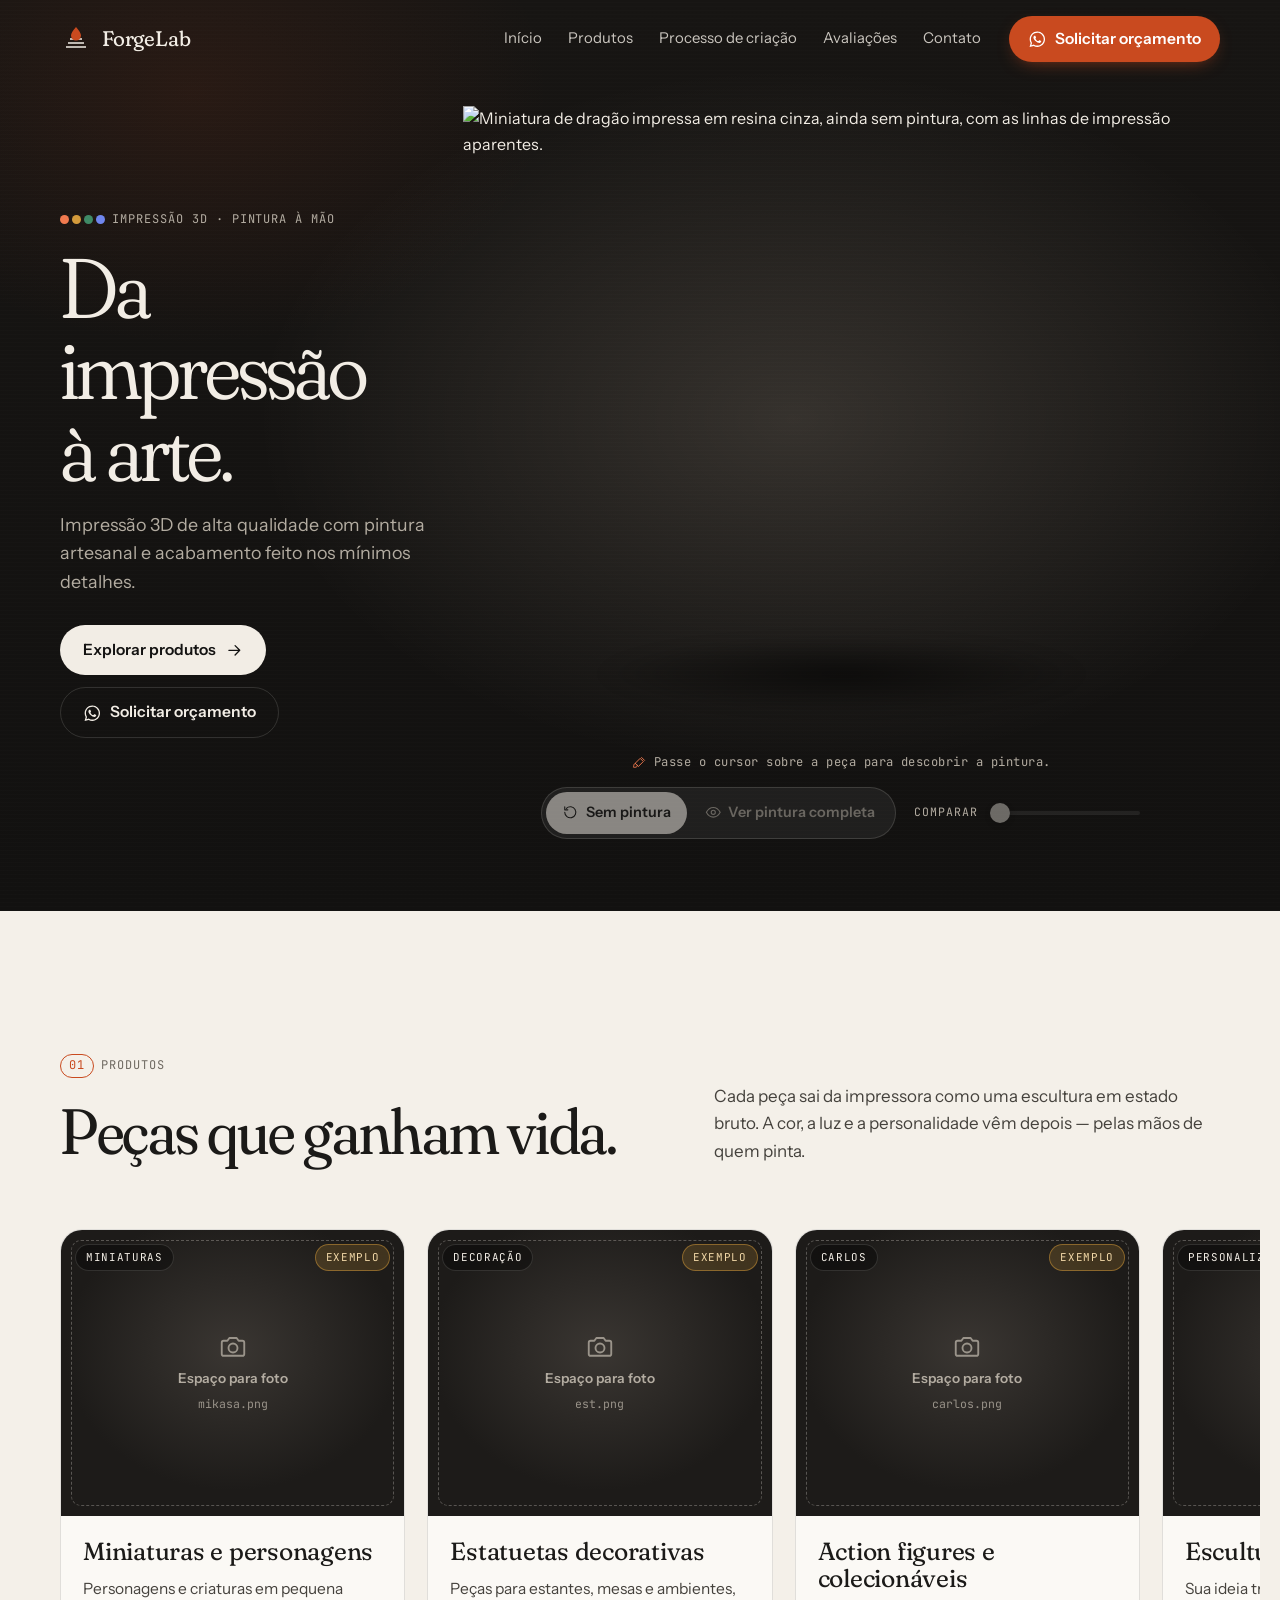
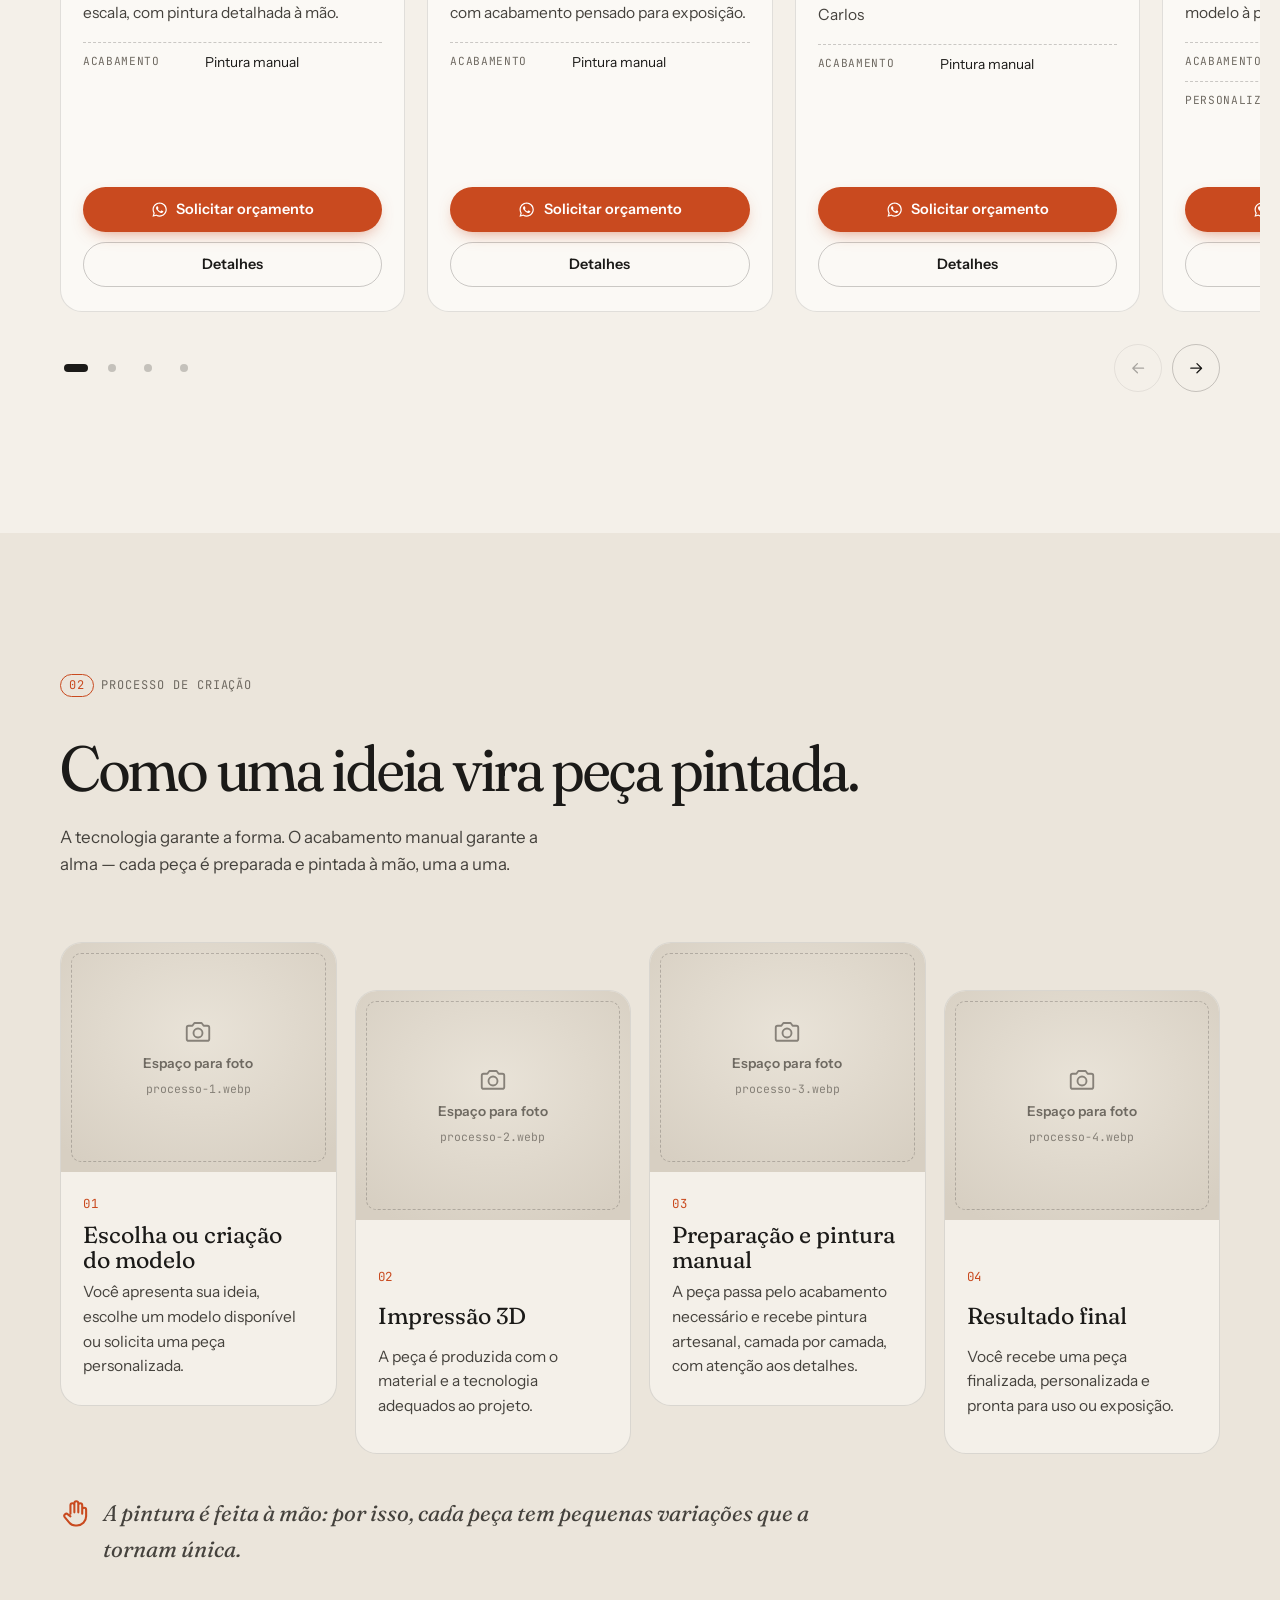
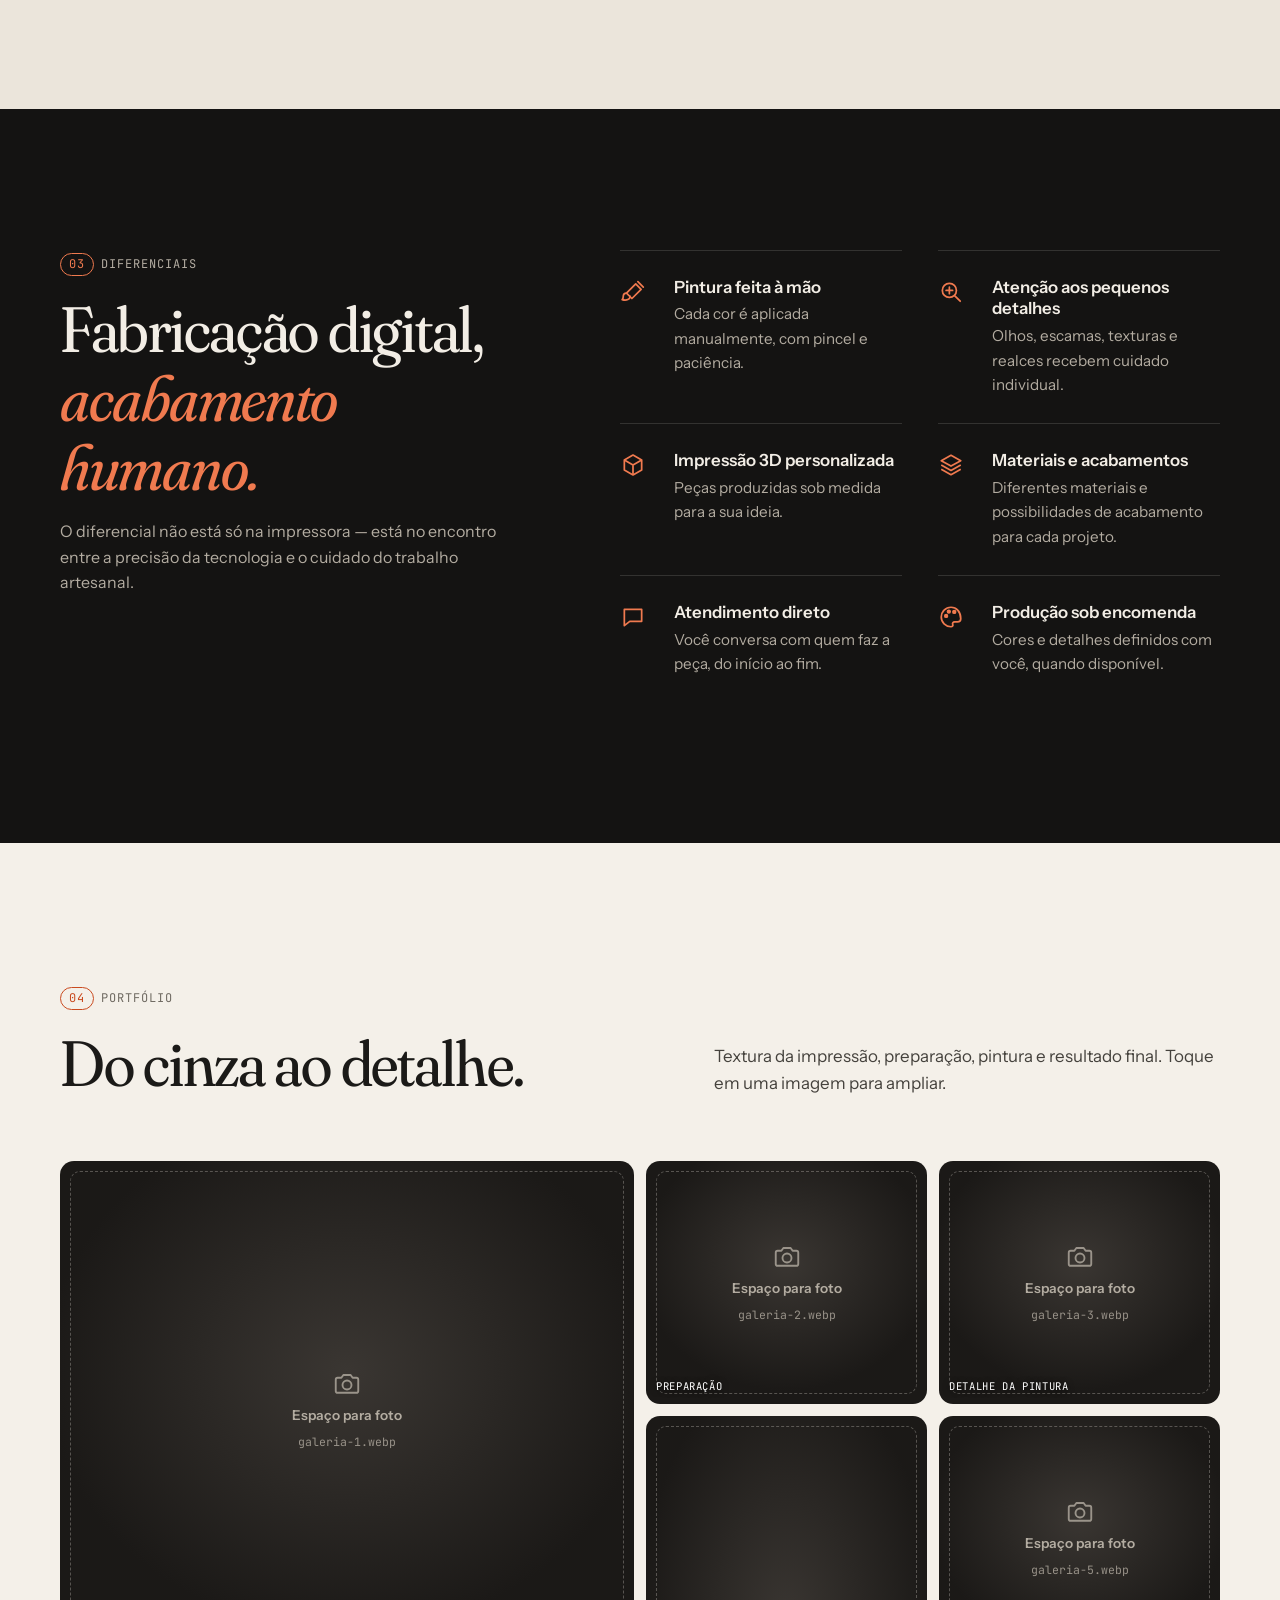
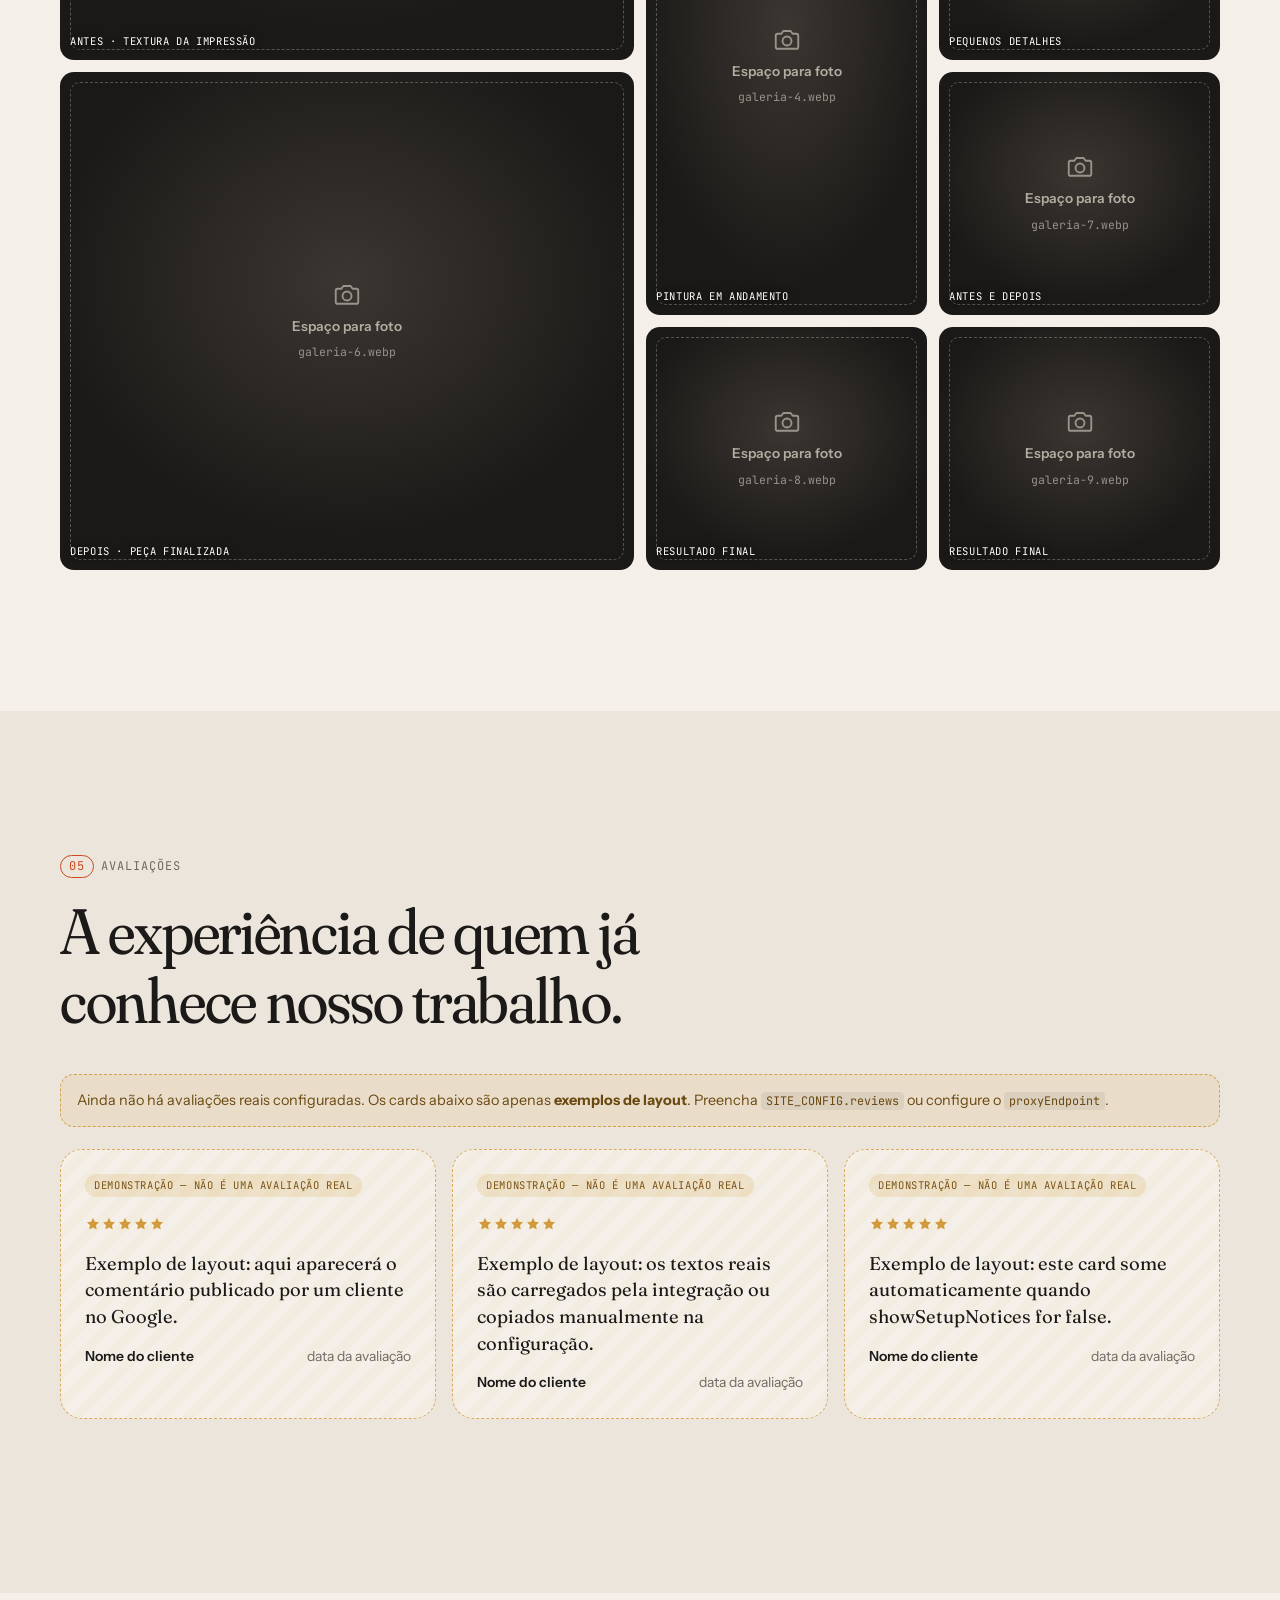
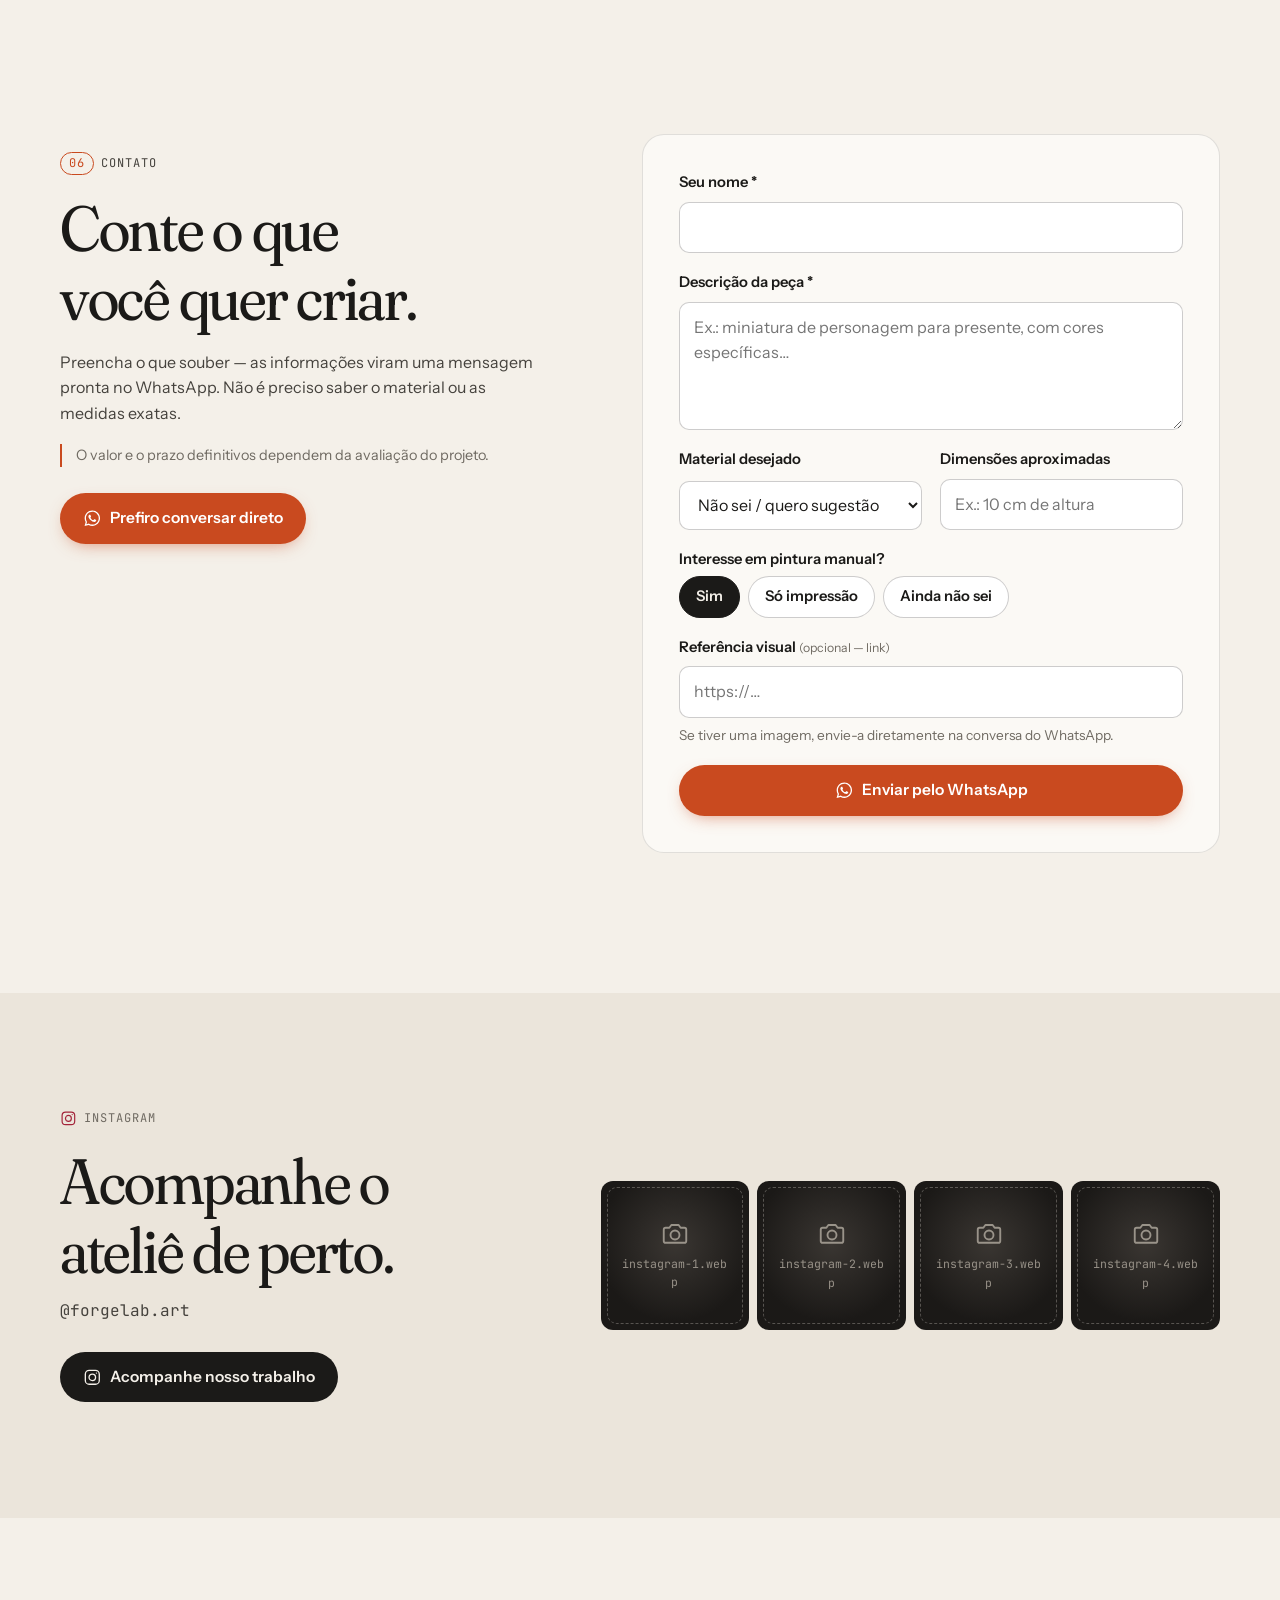
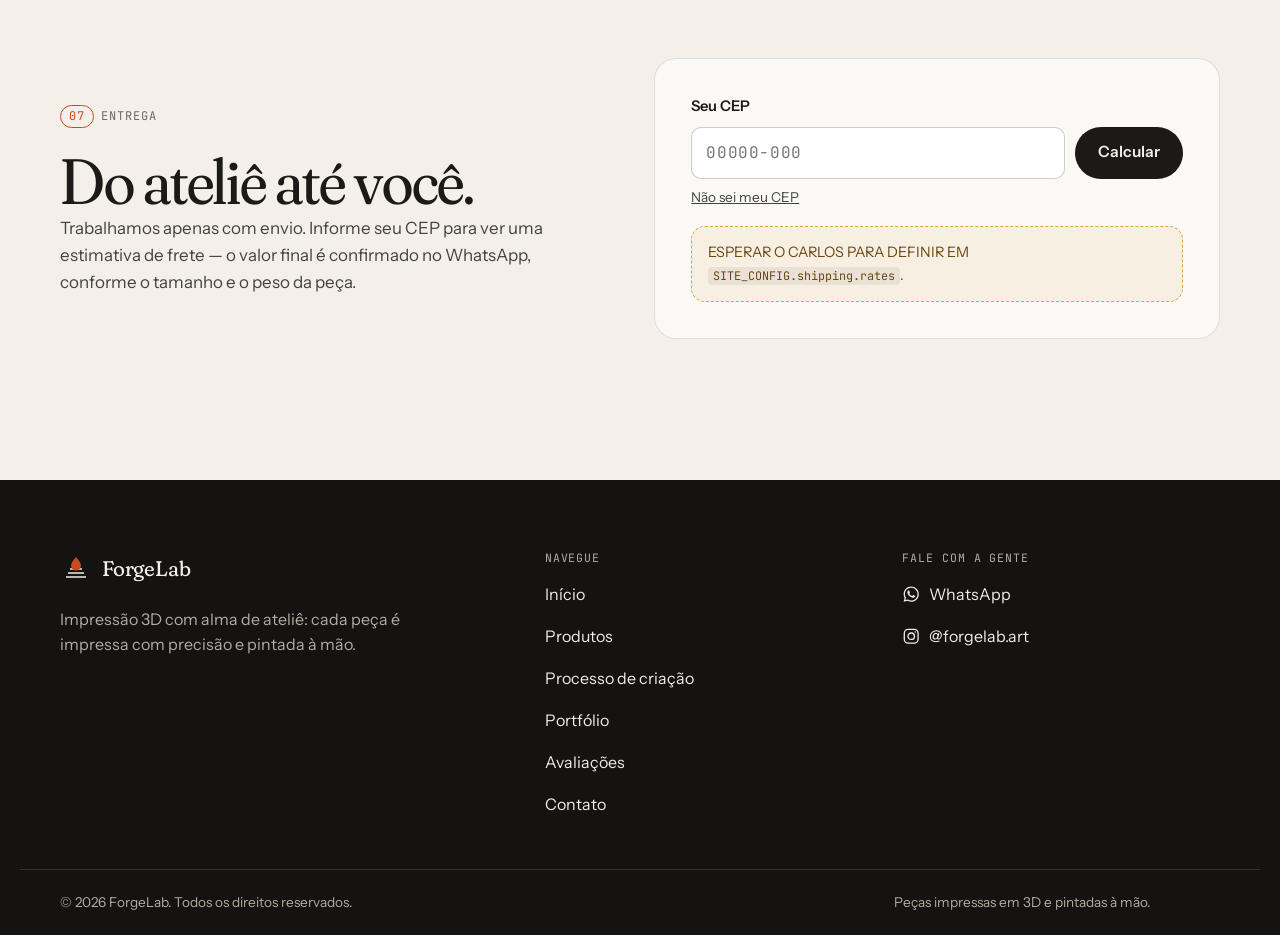
==== commit cb24e0dc: "Animações ao rolar" ====
--- a/index.html
+++ b/index.html
@@ -356,7 +356,6 @@
   </div>
 </section>
 
-```html
 <!-- ======================= FRETE ======================= -->
 <section class="section shipping" id="frete" aria-labelledby="frete-title">
   <div class="container shipping-grid">
@@ -381,7 +380,7 @@
     </div>
   </div>
 </section>
-```
+
 
 
 </main>
@@ -394,7 +393,7 @@
         <span class="brand-mark" aria-hidden="true">
           <svg viewBox="0 0 32 32" width="32" height="32"><g fill="none" stroke="currentColor" stroke-width="1.6"><path d="M6 24h20M8 20h16M10 16h12"/><path d="M16 4c3.5 4.2 5 6.6 5 8.6a5 5 0 0 1-10 0c0-2 1.5-4.4 5-8.6Z" fill="var(--accent)" stroke="none"/></g></svg>
         </span>
-        <span class="brand-name" data-text="brand.name">Ateliê 3D</span>
+        <span class="brand-name" data-text="brand.name">ForgeLab</span>
       </a>
       <p data-text="brand.tagline">Impressão 3D com alma de ateliê: cada peça é impressa com precisão e pintada à mão.</p>
     </div>
--- a/style.css
+++ b/style.css
@@ -13,8 +13,8 @@
   --ink: #1b1a18;
   --ink-2: #45423d;
   --muted: #6f6a62;
-  --line: rgba(27, 26, 24, .12);
-  --line-strong: rgba(27, 26, 24, .22);
+  --line: rgba(27, 26, 24, 0.12);
+  --line-strong: rgba(27, 26, 24, 0.22);
 
   /* Estúdio (fundos escuros) */
   --studio: #141312;
@@ -22,12 +22,12 @@
   --studio-3: #2a2724;
   --on-studio: #f2ede5;
   --on-studio-muted: #b3aca1;
-  --studio-line: rgba(242, 237, 229, .14);
+  --studio-line: rgba(242, 237, 229, 0.14);
 
   /* Pigmentos (cores de destaque inspiradas em tintas) */
-  --accent: #c94a1f;          /* laranja cádmio — botões (contraste AA com branco) */
+  --accent: #c94a1f; /* laranja cádmio — botões (contraste AA com branco) */
   --accent-hover: #ae3d17;
-  --accent-bright: #f07a4f;   /* destaque sobre fundo escuro */
+  --accent-bright: #f07a4f; /* destaque sobre fundo escuro */
   --ochre: #d39a3b;
   --viridian: #2f6b55;
   --ultramarine: #3450c4;
@@ -35,7 +35,8 @@
 
   /* Tipografia */
   --f-display: "Fraunces", "Iowan Old Style", Georgia, serif;
-  --f-body: "Instrument Sans", system-ui, -apple-system, "Segoe UI", Roboto, sans-serif;
+  --f-body:
+    "Instrument Sans", system-ui, -apple-system, "Segoe UI", Roboto, sans-serif;
   --f-mono: "JetBrains Mono", ui-monospace, "SFMono-Regular", Menlo, monospace;
 
   /* Escala e ritmo */
@@ -46,12 +47,17 @@
   --radius-lg: 22px;
   --header-h: 68px;
 
-  --shadow-soft: 0 1px 2px rgba(20, 18, 15, .06), 0 10px 30px -12px rgba(20, 18, 15, .18);
-  --ease: cubic-bezier(.22, .8, .24, 1);
+  --shadow-soft:
+    0 1px 2px rgba(20, 18, 15, 0.06), 0 10px 30px -12px rgba(20, 18, 15, 0.18);
+  --ease: cubic-bezier(0.22, 0.8, 0.24, 1);
 }
 
 /* ---------- 2. Base ---------- */
-*, *::before, *::after { box-sizing: border-box; }
+*,
+*::before,
+*::after {
+  box-sizing: border-box;
+}
 
 html {
   -webkit-text-size-adjust: 100%;
@@ -70,36 +76,91 @@
   overflow-x: hidden;
 }
 
-[hidden] { display: none !important; }
-img { max-width: 100%; height: auto; display: block; }
-a { color: inherit; }
-button, input, select, textarea { font: inherit; color: inherit; }
-h1, h2, h3 { margin: 0; font-weight: 400; line-height: 1.08; }
-p { margin: 0; }
-ul, ol { margin: 0; padding: 0; list-style: none; }
-figure { margin: 0; }
-address { font-style: normal; }
+[hidden] {
+  display: none !important;
+}
+img {
+  max-width: 100%;
+  height: auto;
+  display: block;
+}
+a {
+  color: inherit;
+}
+button,
+input,
+select,
+textarea {
+  font: inherit;
+  color: inherit;
+}
+h1,
+h2,
+h3 {
+  margin: 0;
+  font-weight: 400;
+  line-height: 1.08;
+}
+p {
+  margin: 0;
+}
+ul,
+ol {
+  margin: 0;
+  padding: 0;
+  list-style: none;
+}
+figure {
+  margin: 0;
+}
+address {
+  font-style: normal;
+}
 
 :focus-visible {
   outline: 2px solid var(--accent);
   outline-offset: 3px;
   border-radius: 6px;
 }
-.hero :focus-visible, .features :focus-visible, .site-footer :focus-visible, .modal :focus-visible {
+.hero :focus-visible,
+.features :focus-visible,
+.site-footer :focus-visible,
+.modal :focus-visible {
   outline-color: var(--accent-bright);
 }
 
-.sprite { position: absolute; width: 0; height: 0; overflow: hidden; }
+.sprite {
+  position: absolute;
+  width: 0;
+  height: 0;
+  overflow: hidden;
+}
 .sr-only {
-  position: absolute; width: 1px; height: 1px; padding: 0; margin: -1px;
-  overflow: hidden; clip: rect(0 0 0 0); white-space: nowrap; border: 0;
+  position: absolute;
+  width: 1px;
+  height: 1px;
+  padding: 0;
+  margin: -1px;
+  overflow: hidden;
+  clip: rect(0 0 0 0);
+  white-space: nowrap;
+  border: 0;
 }
 .skip-link {
-  position: fixed; left: 12px; top: -60px; z-index: 200;
-  background: var(--ink); color: var(--paper); padding: 10px 16px; border-radius: 8px;
-  text-decoration: none; transition: top .2s;
-}
-.skip-link:focus { top: 12px; }
+  position: fixed;
+  left: 12px;
+  top: -60px;
+  z-index: 200;
+  background: var(--ink);
+  color: var(--paper);
+  padding: 10px 16px;
+  border-radius: 8px;
+  text-decoration: none;
+  transition: top 0.2s;
+}
+.skip-link:focus {
+  top: 12px;
+}
 
 .container {
   width: 100%;
@@ -108,14 +169,21 @@
   padding-inline: var(--gutter);
 }
 
-.icon { width: 1.15em; height: 1.15em; flex: none; vertical-align: -0.2em; }
+.icon {
+  width: 1.15em;
+  height: 1.15em;
+  flex: none;
+  vertical-align: -0.2em;
+}
 
 /* ---------- 3. Tipografia de seção ---------- */
 .eyebrow {
-  display: inline-flex; align-items: center; gap: .6em;
+  display: inline-flex;
+  align-items: center;
+  gap: 0.6em;
   font-family: var(--f-mono);
-  font-size: .75rem;
-  letter-spacing: .08em;
+  font-size: 0.75rem;
+  letter-spacing: 0.08em;
   text-transform: uppercase;
   color: var(--muted);
   margin-bottom: 18px;
@@ -126,34 +194,55 @@
   border-radius: 999px;
   padding: 1px 8px;
 }
-.eyebrow-light { color: var(--on-studio-muted); }
-.eyebrow-light .idx { color: var(--accent-bright); }
-
-.section { padding-block: var(--section-y); position: relative; }
+.eyebrow-light {
+  color: var(--on-studio-muted);
+}
+.eyebrow-light .idx {
+  color: var(--accent-bright);
+}
+
+.section {
+  padding-block: var(--section-y);
+  position: relative;
+}
 
 .section-title {
   font-family: var(--f-display);
-  font-variation-settings: "SOFT" 60, "opsz" 120;
+  font-variation-settings:
+    "SOFT" 60,
+    "opsz" 120;
   font-weight: 400;
   font-size: clamp(2.1rem, 5.4vw, 4rem);
-  letter-spacing: -.02em;
+  letter-spacing: -0.02em;
   text-wrap: balance;
 }
-.section-title em { font-style: italic; color: var(--accent-bright); }
+.section-title em {
+  font-style: italic;
+  color: var(--accent-bright);
+}
 .section-lead {
   color: var(--ink-2);
   font-size: 1.06rem;
   max-width: 46ch;
   text-wrap: pretty;
 }
-.section-head { margin-bottom: clamp(36px, 6vw, 64px); display: grid; gap: 18px; }
-.section-head .section-lead { margin-top: 4px; }
+.section-head {
+  margin-bottom: clamp(36px, 6vw, 64px);
+  display: grid;
+  gap: 18px;
+}
+.section-head .section-lead {
+  margin-top: 4px;
+}
 
 /* ---------- 4. Botões ---------- */
 .btn {
   --btn-bg: transparent;
   --btn-fg: inherit;
-  display: inline-flex; align-items: center; justify-content: center; gap: .55em;
+  display: inline-flex;
+  align-items: center;
+  justify-content: center;
+  gap: 0.55em;
   min-height: 48px;
   padding: 12px 22px;
   border-radius: 999px;
@@ -161,75 +250,167 @@
   background: var(--btn-bg);
   color: var(--btn-fg);
   font-weight: 600;
-  font-size: .97rem;
+  font-size: 0.97rem;
   text-decoration: none;
   cursor: pointer;
-  transition: background-color .25s var(--ease), color .25s var(--ease), border-color .25s var(--ease), transform .25s var(--ease), box-shadow .25s var(--ease);
+  transition:
+    background-color 0.25s var(--ease),
+    color 0.25s var(--ease),
+    border-color 0.25s var(--ease),
+    transform 0.25s var(--ease),
+    box-shadow 0.25s var(--ease);
   white-space: nowrap;
 }
-.btn:hover { transform: translateY(-1px); }
-.btn:active { transform: translateY(0); }
-.btn-accent { --btn-bg: var(--accent); --btn-fg: #fff; box-shadow: 0 6px 18px -8px rgba(201, 74, 31, .7); }
-.btn-accent:hover { --btn-bg: var(--accent-hover); }
-.btn-light { --btn-bg: var(--on-studio); --btn-fg: var(--studio); }
-.btn-light:hover { --btn-bg: #fff; }
-.btn-ghost-light { --btn-fg: var(--on-studio); border-color: var(--studio-line); }
-.btn-ghost-light:hover { border-color: var(--on-studio); }
-.btn-dark { --btn-bg: var(--ink); --btn-fg: var(--paper); }
-.btn-dark:hover { --btn-bg: #000; }
-.btn-outline { --btn-fg: var(--ink); border-color: var(--line-strong); }
-.btn-outline:hover { border-color: var(--ink); }
-.btn-block { width: 100%; }
-.btn .icon { width: 1.2em; height: 1.2em; }
+.btn:hover {
+  transform: translateY(-1px);
+}
+.btn:active {
+  transform: translateY(0);
+}
+.btn-accent {
+  --btn-bg: var(--accent);
+  --btn-fg: #fff;
+  box-shadow: 0 6px 18px -8px rgba(201, 74, 31, 0.7);
+}
+.btn-accent:hover {
+  --btn-bg: var(--accent-hover);
+}
+.btn-light {
+  --btn-bg: var(--on-studio);
+  --btn-fg: var(--studio);
+}
+.btn-light:hover {
+  --btn-bg: #fff;
+}
+.btn-ghost-light {
+  --btn-fg: var(--on-studio);
+  border-color: var(--studio-line);
+}
+.btn-ghost-light:hover {
+  border-color: var(--on-studio);
+}
+.btn-dark {
+  --btn-bg: var(--ink);
+  --btn-fg: var(--paper);
+}
+.btn-dark:hover {
+  --btn-bg: #000;
+}
+.btn-outline {
+  --btn-fg: var(--ink);
+  border-color: var(--line-strong);
+}
+.btn-outline:hover {
+  border-color: var(--ink);
+}
+.btn-block {
+  width: 100%;
+}
+.btn .icon {
+  width: 1.2em;
+  height: 1.2em;
+}
 
 .icon-btn {
-  display: inline-grid; place-items: center;
-  width: 48px; height: 48px;
+  display: inline-grid;
+  place-items: center;
+  width: 48px;
+  height: 48px;
   border-radius: 50%;
   border: 1px solid var(--line-strong);
   background: transparent;
   cursor: pointer;
-  transition: background-color .2s, border-color .2s, color .2s, opacity .2s;
-}
-.icon-btn:hover:not(:disabled) { background: var(--ink); color: var(--paper); border-color: var(--ink); }
-.icon-btn:disabled { opacity: .35; cursor: default; }
+  transition:
+    background-color 0.2s,
+    border-color 0.2s,
+    color 0.2s,
+    opacity 0.2s;
+}
+.icon-btn:hover:not(:disabled) {
+  background: var(--ink);
+  color: var(--paper);
+  border-color: var(--ink);
+}
+.icon-btn:disabled {
+  opacity: 0.35;
+  cursor: default;
+}
 
 /* ---------- 5. Cabeçalho ---------- */
 .site-header {
-  position: fixed; inset: 0 0 auto 0; z-index: 100;
+  position: fixed;
+  inset: 0 0 auto 0;
+  z-index: 100;
   height: var(--header-h);
   color: var(--on-studio);
-  transition: background-color .35s var(--ease), color .35s var(--ease), box-shadow .35s var(--ease);
+  transition:
+    background-color 0.35s var(--ease),
+    color 0.35s var(--ease),
+    box-shadow 0.35s var(--ease);
 }
 .site-header.is-scrolled {
-  background: rgba(244, 240, 233, .92);
+  background: rgba(244, 240, 233, 0.92);
   -webkit-backdrop-filter: saturate(1.4) blur(12px);
   backdrop-filter: saturate(1.4) blur(12px);
   color: var(--ink);
   box-shadow: 0 1px 0 var(--line);
 }
-.header-inner { height: 100%; display: flex; align-items: center; justify-content: space-between; gap: 24px; }
-
-.brand { display: inline-flex; align-items: center; gap: 10px; text-decoration: none; }
-.brand-mark { display: inline-grid; place-items: center; }
-.brand-mark img { width: 34px; height: 34px; object-fit: contain; }
+.header-inner {
+  height: 100%;
+  display: flex;
+  align-items: center;
+  justify-content: space-between;
+  gap: 24px;
+}
+
+.brand {
+  display: inline-flex;
+  align-items: center;
+  gap: 10px;
+  text-decoration: none;
+}
+.brand-mark {
+  display: inline-grid;
+  place-items: center;
+}
+.brand-mark img {
+  width: 34px;
+  height: 34px;
+  object-fit: contain;
+}
 .brand-name {
   font-family: var(--f-display);
-  font-variation-settings: "SOFT" 100, "opsz" 48;
+  font-variation-settings:
+    "SOFT" 100,
+    "opsz" 48;
   font-size: 1.32rem;
-  letter-spacing: -.01em;
+  letter-spacing: -0.01em;
 }
 
 .menu-toggle {
-  display: inline-grid; place-items: center;
-  width: 46px; height: 46px; border-radius: 50%;
-  border: 1px solid currentColor; border-color: color-mix(in srgb, currentColor 30%, transparent);
-  background: transparent; cursor: pointer;
-}
-.menu-toggle .icon { width: 22px; height: 22px; }
-.menu-toggle .icon-close { display: none; }
-.menu-toggle[aria-expanded="true"] .icon-open { display: none; }
-.menu-toggle[aria-expanded="true"] .icon-close { display: block; }
+  display: inline-grid;
+  place-items: center;
+  width: 46px;
+  height: 46px;
+  border-radius: 50%;
+  border: 1px solid currentColor;
+  border-color: color-mix(in srgb, currentColor 30%, transparent);
+  background: transparent;
+  cursor: pointer;
+}
+.menu-toggle .icon {
+  width: 22px;
+  height: 22px;
+}
+.menu-toggle .icon-close {
+  display: none;
+}
+.menu-toggle[aria-expanded="true"] .icon-open {
+  display: none;
+}
+.menu-toggle[aria-expanded="true"] .icon-close {
+  display: block;
+}
 
 /* Navegação: painel no celular */
 .main-nav {
@@ -238,23 +419,37 @@
   background: var(--paper);
   color: var(--ink);
   padding: 12px var(--gutter) 28px;
-  box-shadow: 0 24px 40px -20px rgba(0, 0, 0, .35);
+  box-shadow: 0 24px 40px -20px rgba(0, 0, 0, 0.35);
   border-top: 1px solid var(--line);
   transform: translateY(-8px);
   opacity: 0;
   visibility: hidden;
-  transition: opacity .25s var(--ease), transform .25s var(--ease), visibility 0s .25s;
-}
-.main-nav.is-open { opacity: 1; transform: none; visibility: visible; transition-delay: 0s; }
-.main-nav ul { display: grid; }
+  transition:
+    opacity 0.25s var(--ease),
+    transform 0.25s var(--ease),
+    visibility 0s 0.25s;
+}
+.main-nav.is-open {
+  opacity: 1;
+  transform: none;
+  visibility: visible;
+  transition-delay: 0s;
+}
+.main-nav ul {
+  display: grid;
+}
 .main-nav li a {
-  display: block; padding: 14px 2px;
+  display: block;
+  padding: 14px 2px;
   text-decoration: none;
   font-family: var(--f-display);
   font-size: 1.5rem;
   border-bottom: 1px solid var(--line);
 }
-.main-nav .nav-cta { margin-top: 22px; width: 100%; }
+.main-nav .nav-cta {
+  margin-top: 22px;
+  width: 100%;
+}
 
 /* ---------- 6. HERO ---------- */
 .hero {
@@ -268,34 +463,77 @@
 }
 /* luz de estúdio + leve textura de papel */
 .hero-light {
-  position: absolute; inset: 0; z-index: -1; pointer-events: none;
+  position: absolute;
+  inset: 0;
+  z-index: -1;
+  pointer-events: none;
   background:
-    radial-gradient(60% 55% at 62% 46%, rgba(255, 236, 214, .14), transparent 70%),
-    radial-gradient(40% 40% at 15% 10%, rgba(201, 74, 31, .10), transparent 70%),
+    radial-gradient(
+      60% 55% at 62% 46%,
+      rgba(255, 236, 214, 0.14),
+      transparent 70%
+    ),
+    radial-gradient(
+      40% 40% at 15% 10%,
+      rgba(201, 74, 31, 0.1),
+      transparent 70%
+    ),
     linear-gradient(180deg, #171513 0%, #121110 100%);
 }
 .hero-light::after {
-  content: ""; position: absolute; inset: 0; opacity: .5;
-  background-image: repeating-linear-gradient(0deg, rgba(255, 255, 255, .018) 0 1px, transparent 1px 4px);
-}
-
-.hero-grid { display: grid; gap: 28px; align-items: center; }
-
-.hero-copy { position: relative; z-index: 2; }
-.swatches { display: inline-flex; gap: 3px; }
-.swatches i { width: 9px; height: 9px; border-radius: 50%; display: block; }
-.swatches i:nth-child(1) { background: var(--accent-bright); }
-.swatches i:nth-child(2) { background: var(--ochre); }
-.swatches i:nth-child(3) { background: #3f8a66; }
-.swatches i:nth-child(4) { background: #6f86ee; }
+  content: "";
+  position: absolute;
+  inset: 0;
+  opacity: 0.5;
+  background-image: repeating-linear-gradient(
+    0deg,
+    rgba(255, 255, 255, 0.018) 0 1px,
+    transparent 1px 4px
+  );
+}
+
+.hero-grid {
+  display: grid;
+  gap: 28px;
+  align-items: center;
+}
+
+.hero-copy {
+  position: relative;
+  z-index: 2;
+}
+.swatches {
+  display: inline-flex;
+  gap: 3px;
+}
+.swatches i {
+  width: 9px;
+  height: 9px;
+  border-radius: 50%;
+  display: block;
+}
+.swatches i:nth-child(1) {
+  background: var(--accent-bright);
+}
+.swatches i:nth-child(2) {
+  background: var(--ochre);
+}
+.swatches i:nth-child(3) {
+  background: #3f8a66;
+}
+.swatches i:nth-child(4) {
+  background: #6f86ee;
+}
 
 .hero-title {
   font-family: var(--f-display);
-  font-variation-settings: "SOFT" 80, "opsz" 144;
+  font-variation-settings:
+    "SOFT" 80,
+    "opsz" 144;
   font-weight: 350;
   font-size: clamp(2.9rem, 11vw, 6.2rem);
-  letter-spacing: -.035em;
-  line-height: .96;
+  letter-spacing: -0.035em;
+  line-height: 0.96;
   text-wrap: balance;
 }
 .hero-sub {
@@ -304,158 +542,346 @@
   color: var(--on-studio-muted);
   font-size: clamp(1.02rem, 1.4vw, 1.15rem);
 }
-.hero-actions { margin-top: 28px; display: flex; flex-wrap: wrap; gap: 12px; }
+.hero-actions {
+  margin-top: 28px;
+  display: flex;
+  flex-wrap: wrap;
+  gap: 12px;
+}
 
 /* ----- Palco da revelação ----- */
-.reveal { position: relative; display: grid; gap: 16px; }
+.reveal {
+  position: relative;
+  display: grid;
+  gap: 16px;
+}
 
 .reveal-stage {
   position: relative;
   width: 100%;
-  aspect-ratio: 6 / 5;               /* ajustado pelo JS às dimensões reais da imagem */
+  aspect-ratio: 6 / 5; /* ajustado pelo JS às dimensões reais da imagem */
   max-height: 64svh;
   margin-inline: auto;
-  touch-action: none;                /* permite pintar arrastando o dedo */
+  touch-action: none; /* permite pintar arrastando o dedo */
   user-select: none;
   -webkit-user-select: none;
   -webkit-touch-callout: none;
   border-radius: var(--radius-lg);
   outline-offset: 6px;
 }
-.reveal-stage::before {               /* sombra de contato no "chão" do estúdio */
-  content: ""; position: absolute; left: 18%; right: 18%; bottom: 4%; height: 12%;
-  background: radial-gradient(closest-side, rgba(0, 0, 0, .55), transparent);
+.reveal-stage::before {
+  /* sombra de contato no "chão" do estúdio */
+  content: "";
+  position: absolute;
+  left: 18%;
+  right: 18%;
+  bottom: 4%;
+  height: 12%;
+  background: radial-gradient(closest-side, rgba(0, 0, 0, 0.55), transparent);
   filter: blur(6px);
   z-index: 0;
 }
-.reveal-base, .reveal-canvas {
-  position: absolute; inset: 0;
-  width: 100%; height: 100%;
+.reveal-base,
+.reveal-canvas {
+  position: absolute;
+  inset: 0;
+  width: 100%;
+  height: 100%;
   object-fit: contain;
   z-index: 1;
   pointer-events: none;
   -webkit-user-drag: none;
 }
-.reveal-canvas { z-index: 2; }
+.reveal-canvas {
+  z-index: 2;
+}
 .reveal-stage.is-loading .reveal-base,
-.reveal-stage.is-loading .reveal-canvas { opacity: 0; }
-.reveal-base, .reveal-canvas { transition: opacity .6s var(--ease); }
+.reveal-stage.is-loading .reveal-canvas {
+  opacity: 0;
+}
+.reveal-base,
+.reveal-canvas {
+  transition: opacity 0.6s var(--ease);
+}
 
 .reveal-loader {
-  position: absolute; inset: 0; display: grid; place-items: center; z-index: 3;
-  opacity: 0; pointer-events: none; transition: opacity .3s;
-}
-.reveal-stage.is-loading .reveal-loader { opacity: 1; }
+  position: absolute;
+  inset: 0;
+  display: grid;
+  place-items: center;
+  z-index: 3;
+  opacity: 0;
+  pointer-events: none;
+  transition: opacity 0.3s;
+}
+.reveal-stage.is-loading .reveal-loader {
+  opacity: 1;
+}
 .reveal-loader span {
-  width: 42px; height: 42px; border-radius: 50%;
-  border: 2px solid var(--studio-line); border-top-color: var(--accent-bright);
-  animation: spin .9s linear infinite;
-}
-@keyframes spin { to { transform: rotate(360deg); } }
+  width: 42px;
+  height: 42px;
+  border-radius: 50%;
+  border: 2px solid var(--studio-line);
+  border-top-color: var(--accent-bright);
+  animation: spin 0.9s linear infinite;
+}
+@keyframes spin {
+  to {
+    transform: rotate(360deg);
+  }
+}
 
 /* anel do "pincel" que acompanha o cursor */
 .reveal-cursor {
-  position: absolute; left: 0; top: 0; z-index: 4;
-  width: var(--brush, 160px); height: var(--brush, 160px);
+  position: absolute;
+  left: 0;
+  top: 0;
+  z-index: 4;
+  width: var(--brush, 160px);
+  height: var(--brush, 160px);
   margin: calc(var(--brush, 160px) / -2) 0 0 calc(var(--brush, 160px) / -2);
   border-radius: 50%;
-  border: 1px solid rgba(255, 255, 255, .45);
-  box-shadow: 0 0 0 1px rgba(0, 0, 0, .15);
+  border: 1px solid rgba(255, 255, 255, 0.45);
+  box-shadow: 0 0 0 1px rgba(0, 0, 0, 0.15);
   pointer-events: none;
   opacity: 0;
-  transform: translate3d(var(--cx, -999px), var(--cy, -999px), 0) scale(.85);
-  transition: opacity .25s var(--ease), transform .25s var(--ease);
+  transform: translate3d(var(--cx, -999px), var(--cy, -999px), 0) scale(0.85);
+  transition:
+    opacity 0.25s var(--ease),
+    transform 0.25s var(--ease);
   will-change: transform;
 }
-.reveal-cursor.is-visible { opacity: 1; transition: opacity .25s var(--ease); transform: translate3d(var(--cx), var(--cy), 0) scale(1); }
+.reveal-cursor.is-visible {
+  opacity: 1;
+  transition: opacity 0.25s var(--ease);
+  transform: translate3d(var(--cx), var(--cy), 0) scale(1);
+}
 .reveal-cursor span {
-  position: absolute; left: 50%; top: 50%; width: 6px; height: 6px; margin: -3px 0 0 -3px;
-  border-radius: 50%; background: var(--accent-bright);
-}
-.reveal-stage.has-pointer { cursor: none; }
+  position: absolute;
+  left: 50%;
+  top: 50%;
+  width: 6px;
+  height: 6px;
+  margin: -3px 0 0 -3px;
+  border-radius: 50%;
+  background: var(--accent-bright);
+}
+.reveal-stage.has-pointer {
+  cursor: none;
+}
 
 .reveal-wipe-line {
-  position: absolute; top: 4%; bottom: 4%; left: 0; width: 1px; z-index: 3;
-  background: linear-gradient(transparent, rgba(255, 255, 255, .7), transparent);
+  position: absolute;
+  top: 4%;
+  bottom: 4%;
+  left: 0;
+  width: 1px;
+  z-index: 3;
+  background: linear-gradient(
+    transparent,
+    rgba(255, 255, 255, 0.7),
+    transparent
+  );
   transform: translateX(var(--wipe-x, 0px));
-  opacity: 0; transition: opacity .2s;
+  opacity: 0;
+  transition: opacity 0.2s;
   pointer-events: none;
 }
-.reveal-wipe-line.is-visible { opacity: 1; }
-
-.reveal-ui { display: grid; gap: 14px; justify-items: center; text-align: center; }
+.reveal-wipe-line.is-visible {
+  opacity: 1;
+}
+
+.reveal-ui {
+  display: grid;
+  gap: 14px;
+  justify-items: center;
+  text-align: center;
+}
 .reveal-hint {
-  display: inline-flex; align-items: center; gap: 8px;
-  font-family: var(--f-mono); font-size: .76rem; letter-spacing: .04em;
+  display: inline-flex;
+  align-items: center;
+  gap: 8px;
+  font-family: var(--f-mono);
+  font-size: 0.76rem;
+  letter-spacing: 0.04em;
   color: var(--on-studio-muted);
 }
-.reveal-hint .icon { color: var(--accent-bright); }
-.hint-touch { display: none; }
-.is-touch .hint-pointer { display: none; }
-.is-touch .hint-touch { display: inline; }
+.reveal-hint .icon {
+  color: var(--accent-bright);
+}
+.hint-touch {
+  display: none;
+}
+.is-touch .hint-pointer {
+  display: none;
+}
+.is-touch .hint-touch {
+  display: inline;
+}
 @media (hover: none) and (pointer: coarse) {
-  .hint-pointer { display: none; }
-  .hint-touch { display: inline; }
-}
-
-.reveal-controls { display: flex; flex-wrap: wrap; gap: 12px 18px; align-items: center; justify-content: center; }
+  .hint-pointer {
+    display: none;
+  }
+  .hint-touch {
+    display: inline;
+  }
+}
+
+.reveal-controls {
+  display: flex;
+  flex-wrap: wrap;
+  gap: 12px 18px;
+  align-items: center;
+  justify-content: center;
+}
 
 .segmented {
-  display: inline-flex; padding: 4px; gap: 2px;
+  display: inline-flex;
+  padding: 4px;
+  gap: 2px;
   border-radius: 999px;
-  background: rgba(255, 255, 255, .06);
+  background: rgba(255, 255, 255, 0.06);
   border: 1px solid var(--studio-line);
 }
 .seg-btn {
-  display: inline-flex; align-items: center; gap: 7px;
-  min-height: 42px; padding: 8px 16px;
-  border: 0; border-radius: 999px;
-  background: transparent; color: var(--on-studio-muted);
-  font-size: .9rem; font-weight: 600; cursor: pointer;
-  transition: background-color .25s var(--ease), color .25s var(--ease);
-}
-.seg-btn:hover:not(:disabled) { color: var(--on-studio); }
-.seg-btn.is-active, .seg-btn.is-active:hover:not(:disabled) { background: var(--on-studio); color: var(--studio); }
-.seg-btn:disabled { opacity: .5; cursor: wait; }
-
-.compare { display: inline-flex; align-items: center; gap: 10px; }
-.compare-label { font-family: var(--f-mono); font-size: .72rem; letter-spacing: .08em; text-transform: uppercase; color: var(--on-studio-muted); }
+  display: inline-flex;
+  align-items: center;
+  gap: 7px;
+  min-height: 42px;
+  padding: 8px 16px;
+  border: 0;
+  border-radius: 999px;
+  background: transparent;
+  color: var(--on-studio-muted);
+  font-size: 0.9rem;
+  font-weight: 600;
+  cursor: pointer;
+  transition:
+    background-color 0.25s var(--ease),
+    color 0.25s var(--ease);
+}
+.seg-btn:hover:not(:disabled) {
+  color: var(--on-studio);
+}
+.seg-btn.is-active,
+.seg-btn.is-active:hover:not(:disabled) {
+  background: var(--on-studio);
+  color: var(--studio);
+}
+.seg-btn:disabled {
+  opacity: 0.5;
+  cursor: wait;
+}
+
+.compare {
+  display: inline-flex;
+  align-items: center;
+  gap: 10px;
+}
+.compare-label {
+  font-family: var(--f-mono);
+  font-size: 0.72rem;
+  letter-spacing: 0.08em;
+  text-transform: uppercase;
+  color: var(--on-studio-muted);
+}
 .compare input[type="range"] {
-  -webkit-appearance: none; appearance: none;
-  width: 150px; height: 28px; background: transparent; cursor: pointer;
+  -webkit-appearance: none;
+  appearance: none;
+  width: 150px;
+  height: 28px;
+  background: transparent;
+  cursor: pointer;
   --fill: 0%;
 }
 .compare input[type="range"]::-webkit-slider-runnable-track {
-  height: 4px; border-radius: 4px;
-  background: linear-gradient(90deg, var(--accent-bright) var(--fill), rgba(255, 255, 255, .18) var(--fill));
-}
-.compare input[type="range"]::-moz-range-track { height: 4px; border-radius: 4px; background: rgba(255, 255, 255, .18); }
-.compare input[type="range"]::-moz-range-progress { height: 4px; border-radius: 4px; background: var(--accent-bright); }
+  height: 4px;
+  border-radius: 4px;
+  background: linear-gradient(
+    90deg,
+    var(--accent-bright) var(--fill),
+    rgba(255, 255, 255, 0.18) var(--fill)
+  );
+}
+.compare input[type="range"]::-moz-range-track {
+  height: 4px;
+  border-radius: 4px;
+  background: rgba(255, 255, 255, 0.18);
+}
+.compare input[type="range"]::-moz-range-progress {
+  height: 4px;
+  border-radius: 4px;
+  background: var(--accent-bright);
+}
 .compare input[type="range"]::-webkit-slider-thumb {
-  -webkit-appearance: none; width: 20px; height: 20px; margin-top: -8px; border-radius: 50%;
-  background: var(--on-studio); border: 0; box-shadow: 0 2px 6px rgba(0, 0, 0, .4);
+  -webkit-appearance: none;
+  width: 20px;
+  height: 20px;
+  margin-top: -8px;
+  border-radius: 50%;
+  background: var(--on-studio);
+  border: 0;
+  box-shadow: 0 2px 6px rgba(0, 0, 0, 0.4);
 }
 .compare input[type="range"]::-moz-range-thumb {
-  width: 20px; height: 20px; border-radius: 50%; background: var(--on-studio); border: 0;
-}
-.compare input[type="range"]:disabled { opacity: .4; cursor: wait; }
+  width: 20px;
+  height: 20px;
+  border-radius: 50%;
+  background: var(--on-studio);
+  border: 0;
+}
+.compare input[type="range"]:disabled {
+  opacity: 0.4;
+  cursor: wait;
+}
 
 .scroll-cue {
   display: none;
-  position: absolute; left: 50%; bottom: 22px; transform: translateX(-50%);
-  width: 26px; height: 40px; border-radius: 20px; border: 1px solid var(--studio-line);
+  position: absolute;
+  left: 50%;
+  bottom: 22px;
+  transform: translateX(-50%);
+  width: 26px;
+  height: 40px;
+  border-radius: 20px;
+  border: 1px solid var(--studio-line);
 }
 .scroll-cue span {
-  position: absolute; left: 50%; top: 8px; width: 3px; height: 8px; margin-left: -1.5px;
-  border-radius: 2px; background: var(--on-studio-muted);
+  position: absolute;
+  left: 50%;
+  top: 8px;
+  width: 3px;
+  height: 8px;
+  margin-left: -1.5px;
+  border-radius: 2px;
+  background: var(--on-studio-muted);
   animation: cue 2s var(--ease) infinite;
 }
-@keyframes cue { 0% { opacity: 0; transform: translateY(0); } 30% { opacity: 1; } 80% { opacity: 0; transform: translateY(12px); } 100% { opacity: 0; } }
+@keyframes cue {
+  0% {
+    opacity: 0;
+    transform: translateY(0);
+  }
+  30% {
+    opacity: 1;
+  }
+  80% {
+    opacity: 0;
+    transform: translateY(12px);
+  }
+  100% {
+    opacity: 0;
+  }
+}
 
 /* ---------- 7. Produtos / carrossel ---------- */
-.products { background: var(--paper); }
-
-.carousel { position: relative; }
+.products {
+  background: var(--paper);
+}
+
+.carousel {
+  position: relative;
+}
 .carousel-track {
   display: grid;
   grid-auto-flow: column;
@@ -472,82 +898,199 @@
   scroll-padding-left: var(--gutter);
   cursor: grab;
 }
-.carousel-track::-webkit-scrollbar { display: none; }
-.carousel-track.is-dragging { cursor: grabbing; scroll-snap-type: none; scroll-behavior: auto; }
-.carousel-track.is-dragging * { pointer-events: none; }
+.carousel-track::-webkit-scrollbar {
+  display: none;
+}
+.carousel-track.is-dragging {
+  cursor: grabbing;
+  scroll-snap-type: none;
+  scroll-behavior: auto;
+}
+.carousel-track.is-dragging * {
+  pointer-events: none;
+}
 
 .product-card {
   scroll-snap-align: start;
-  display: flex; flex-direction: column;
+  display: flex;
+  flex-direction: column;
   background: #fbf9f5;
   border-radius: var(--radius-lg);
   border: 1px solid var(--line);
   overflow: hidden;
-  transition: transform .4s var(--ease), box-shadow .4s var(--ease);
-}
-.product-card:hover { box-shadow: var(--shadow-soft); }
+  transition:
+    transform 0.4s var(--ease),
+    box-shadow 0.4s var(--ease);
+}
+.product-card:hover {
+  box-shadow: var(--shadow-soft);
+}
 
 .product-media {
   position: relative;
-  display: block; width: 100%;
+  display: block;
+  width: 100%;
   aspect-ratio: 6 / 5;
-  border: 0; padding: 0; margin: 0;
+  border: 0;
+  padding: 0;
+  margin: 0;
   cursor: zoom-in;
-  background:
-    radial-gradient(70% 70% at 50% 42%, #3a3632 0%, #1d1b19 70%);
+  background: radial-gradient(70% 70% at 50% 42%, #3a3632 0%, #1d1b19 70%);
   overflow: hidden;
 }
 .product-media img {
-  width: 100%; height: 100%; object-fit: cover;
-  transition: transform .8s var(--ease);
-}
-.product-card:hover .product-media img { transform: scale(1.04); }
+  width: 100%;
+  height: 100%;
+  object-fit: cover;
+  transition: transform 0.8s var(--ease);
+}
+.product-card:hover .product-media img {
+  transform: scale(1.04);
+}
 .product-media .tag {
-  position: absolute; left: 14px; top: 14px;
-  font-family: var(--f-mono); font-size: .68rem; letter-spacing: .06em; text-transform: uppercase;
-  color: var(--on-studio); background: rgba(0, 0, 0, .35);
+  position: absolute;
+  left: 14px;
+  top: 14px;
+  font-family: var(--f-mono);
+  font-size: 0.68rem;
+  letter-spacing: 0.06em;
+  text-transform: uppercase;
+  color: var(--on-studio);
+  background: rgba(0, 0, 0, 0.35);
   border: 1px solid var(--studio-line);
-  padding: 4px 10px; border-radius: 999px;
-  -webkit-backdrop-filter: blur(6px); backdrop-filter: blur(6px);
+  padding: 4px 10px;
+  border-radius: 999px;
+  -webkit-backdrop-filter: blur(6px);
+  backdrop-filter: blur(6px);
 }
 .product-media .demo-tag {
-  left: auto; right: 14px; background: rgba(211, 154, 59, .2); border-color: rgba(211, 154, 59, .5); color: #f3d9a8;
-}
-
-.product-body { display: flex; flex-direction: column; gap: 12px; padding: 22px 22px 24px; flex: 1; }
-.product-body h3 { font-family: var(--f-display); font-variation-settings: "SOFT" 60; font-size: 1.55rem; letter-spacing: -.01em; }
+  left: auto;
+  right: 14px;
+  background: rgba(211, 154, 59, 0.2);
+  border-color: rgba(211, 154, 59, 0.5);
+  color: #f3d9a8;
+}
+
+.product-body {
+  display: flex;
+  flex-direction: column;
+  gap: 12px;
+  padding: 22px 22px 24px;
+  flex: 1;
+}
+.product-body h3 {
+  font-family: var(--f-display);
+  font-variation-settings: "SOFT" 60;
+  font-size: 1.55rem;
+  letter-spacing: -0.01em;
+}
 .product-body h3 button {
-  all: unset; cursor: pointer;
-}
-.product-body h3 button:focus-visible { outline: 2px solid var(--accent); outline-offset: 3px; border-radius: 4px; }
-.product-body > p { color: var(--ink-2); font-size: .97rem; }
-
-.specs { display: grid; gap: 0; margin: 4px 0 0; font-size: .86rem; }
-.specs div { display: grid; grid-template-columns: 112px 1fr; gap: 10px; padding: 8px 0; border-top: 1px dashed var(--line-strong); }
-.specs dt { font-family: var(--f-mono); font-size: .7rem; letter-spacing: .06em; text-transform: uppercase; color: var(--muted); padding-top: 2px; }
-.specs dd { margin: 0; color: var(--ink); }
-
-.product-actions { margin-top: auto; padding-top: 8px; display: flex; gap: 10px; flex-wrap: wrap; }
-.product-actions .btn { flex: 1 1 auto; min-height: 44px; padding: 10px 16px; font-size: .9rem; }
-
-.carousel-nav { margin-top: 26px; display: flex; align-items: center; justify-content: space-between; gap: 16px; }
-.carousel-arrows { display: flex; gap: 10px; }
-.carousel-dots { display: flex; gap: 4px; flex-wrap: wrap; }
+  all: unset;
+  cursor: pointer;
+}
+.product-body h3 button:focus-visible {
+  outline: 2px solid var(--accent);
+  outline-offset: 3px;
+  border-radius: 4px;
+}
+.product-body > p {
+  color: var(--ink-2);
+  font-size: 0.97rem;
+}
+
+.specs {
+  display: grid;
+  gap: 0;
+  margin: 4px 0 0;
+  font-size: 0.86rem;
+}
+.specs div {
+  display: grid;
+  grid-template-columns: 112px 1fr;
+  gap: 10px;
+  padding: 8px 0;
+  border-top: 1px dashed var(--line-strong);
+}
+.specs dt {
+  font-family: var(--f-mono);
+  font-size: 0.7rem;
+  letter-spacing: 0.06em;
+  text-transform: uppercase;
+  color: var(--muted);
+  padding-top: 2px;
+}
+.specs dd {
+  margin: 0;
+  color: var(--ink);
+}
+
+.product-actions {
+  margin-top: auto;
+  padding-top: 8px;
+  display: flex;
+  gap: 10px;
+  flex-wrap: wrap;
+}
+.product-actions .btn {
+  flex: 1 1 auto;
+  min-height: 44px;
+  padding: 10px 16px;
+  font-size: 0.9rem;
+}
+
+.carousel-nav {
+  margin-top: 26px;
+  display: flex;
+  align-items: center;
+  justify-content: space-between;
+  gap: 16px;
+}
+.carousel-arrows {
+  display: flex;
+  gap: 10px;
+}
+.carousel-dots {
+  display: flex;
+  gap: 4px;
+  flex-wrap: wrap;
+}
 .carousel-dots button {
-  width: 32px; height: 32px; border: 0; background: transparent; cursor: pointer; padding: 0;
-  display: grid; place-items: center;
+  width: 32px;
+  height: 32px;
+  border: 0;
+  background: transparent;
+  cursor: pointer;
+  padding: 0;
+  display: grid;
+  place-items: center;
 }
 .carousel-dots button::before {
-  content: ""; width: 8px; height: 8px; border-radius: 99px; background: var(--line-strong);
-  transition: width .35s var(--ease), background-color .35s var(--ease);
-}
-.carousel-dots button[aria-current="true"]::before { width: 24px; background: var(--ink); }
+  content: "";
+  width: 8px;
+  height: 8px;
+  border-radius: 99px;
+  background: var(--line-strong);
+  transition:
+    width 0.35s var(--ease),
+    background-color 0.35s var(--ease);
+}
+.carousel-dots button[aria-current="true"]::before {
+  width: 24px;
+  background: var(--ink);
+}
 
 /* ---------- 8. Processo ---------- */
-.process { background: var(--paper-2); }
-.steps { display: grid; gap: 22px; counter-reset: step; }
+.process {
+  background: var(--paper-2);
+}
+.steps {
+  display: grid;
+  gap: 22px;
+  counter-reset: step;
+}
 .step {
-  display: grid; gap: 0;
+  display: grid;
+  gap: 0;
   background: var(--paper);
   border-radius: var(--radius-lg);
   overflow: hidden;
@@ -558,32 +1101,93 @@
   background: radial-gradient(70% 70% at 50% 40%, #e9e3d8 0%, #d7cfc2 100%);
   overflow: hidden;
 }
-.step-media img { width: 100%; height: 100%; object-fit: cover; }
-.step-body { padding: 22px 22px 26px; display: grid; gap: 8px; }
-.step-num { font-family: var(--f-mono); font-size: .78rem; color: var(--accent); letter-spacing: .08em; }
-.step h3 { font-family: var(--f-display); font-variation-settings: "SOFT" 60; font-size: 1.45rem; }
-.step p { color: var(--ink-2); font-size: .97rem; }
+.step-media img {
+  width: 100%;
+  height: 100%;
+  object-fit: cover;
+}
+.step-body {
+  padding: 22px 22px 26px;
+  display: grid;
+  gap: 8px;
+}
+.step-num {
+  font-family: var(--f-mono);
+  font-size: 0.78rem;
+  color: var(--accent);
+  letter-spacing: 0.08em;
+}
+.step h3 {
+  font-family: var(--f-display);
+  font-variation-settings: "SOFT" 60;
+  font-size: 1.45rem;
+}
+.step p {
+  color: var(--ink-2);
+  font-size: 0.97rem;
+}
 
 .process-note {
   margin-top: 34px;
-  display: flex; gap: 12px; align-items: flex-start;
-  font-family: var(--f-display); font-style: italic; font-size: clamp(1.15rem, 2vw, 1.4rem);
-  color: var(--ink-2); max-width: 56ch;
-}
-.process-note .icon { color: var(--accent); width: 1.4em; height: 1.4em; margin-top: 2px; }
+  display: flex;
+  gap: 12px;
+  align-items: flex-start;
+  font-family: var(--f-display);
+  font-style: italic;
+  font-size: clamp(1.15rem, 2vw, 1.4rem);
+  color: var(--ink-2);
+  max-width: 56ch;
+}
+.process-note .icon {
+  color: var(--accent);
+  width: 1.4em;
+  height: 1.4em;
+  margin-top: 2px;
+}
 
 /* ---------- 9. Diferenciais ---------- */
-.features { background: var(--studio); color: var(--on-studio); }
-.features-grid { display: grid; gap: 44px; }
-.features-intro p:last-child { margin-top: 18px; color: var(--on-studio-muted); max-width: 40ch; }
-.features-list { display: grid; gap: 0; border-top: 1px solid var(--studio-line); }
+.features {
+  background: var(--studio);
+  color: var(--on-studio);
+}
+.features-grid {
+  display: grid;
+  gap: 44px;
+}
+.features-intro p:last-child {
+  margin-top: 18px;
+  color: var(--on-studio-muted);
+  max-width: 40ch;
+}
+.features-list {
+  display: grid;
+  gap: 0;
+  border-top: 1px solid var(--studio-line);
+}
 .features-list li {
-  display: grid; grid-template-columns: 40px 1fr; gap: 14px;
-  padding: 22px 0; border-bottom: 1px solid var(--studio-line);
-}
-.features-list .icon { width: 26px; height: 26px; color: var(--accent-bright); margin-top: 2px; }
-.features-list h3 { font-family: var(--f-body); font-weight: 600; font-size: 1.05rem; line-height: 1.3; }
-.features-list p { color: var(--on-studio-muted); font-size: .95rem; margin-top: 4px; }
+  display: grid;
+  grid-template-columns: 40px 1fr;
+  gap: 14px;
+  padding: 22px 0;
+  border-bottom: 1px solid var(--studio-line);
+}
+.features-list .icon {
+  width: 26px;
+  height: 26px;
+  color: var(--accent-bright);
+  margin-top: 2px;
+}
+.features-list h3 {
+  font-family: var(--f-body);
+  font-weight: 600;
+  font-size: 1.05rem;
+  line-height: 1.3;
+}
+.features-list p {
+  color: var(--on-studio-muted);
+  font-size: 0.95rem;
+  margin-top: 4px;
+}
 
 /* ---------- 10. Galeria ---------- */
 .gallery-grid {
@@ -592,366 +1196,1013 @@
   gap: 10px;
 }
 .gallery-item button {
-  position: relative; display: block; width: 100%; padding: 0; border: 0; cursor: zoom-in;
-  border-radius: var(--radius); overflow: hidden;
+  position: relative;
+  display: block;
+  width: 100%;
+  padding: 0;
+  border: 0;
+  cursor: zoom-in;
+  border-radius: var(--radius);
+  overflow: hidden;
   aspect-ratio: 1;
   background: radial-gradient(70% 70% at 50% 42%, #3a3632 0%, #1b1917 75%);
 }
-.gallery-item.is-light button { background: radial-gradient(70% 70% at 50% 42%, #efe9df 0%, #d9d1c4 100%); }
-.gallery-item img { width: 100%; height: 100%; object-fit: cover; transition: transform .8s var(--ease); }
-.gallery-item button:hover img { transform: scale(1.05); }
+.gallery-item.is-light button {
+  background: radial-gradient(70% 70% at 50% 42%, #efe9df 0%, #d9d1c4 100%);
+}
+.gallery-item img {
+  width: 100%;
+  height: 100%;
+  object-fit: cover;
+  transition: transform 0.8s var(--ease);
+}
+.gallery-item button:hover img {
+  transform: scale(1.05);
+}
 .gallery-item .cap {
-  position: absolute; left: 10px; bottom: 10px; right: 10px;
-  text-align: left; color: #fff;
-  font-family: var(--f-mono); font-size: .66rem; letter-spacing: .06em; text-transform: uppercase;
-  text-shadow: 0 1px 6px rgba(0, 0, 0, .7);
-}
-.gallery-item.is-light .cap { color: var(--ink); text-shadow: none; }
+  position: absolute;
+  left: 10px;
+  bottom: 10px;
+  right: 10px;
+  text-align: left;
+  color: #fff;
+  font-family: var(--f-mono);
+  font-size: 0.66rem;
+  letter-spacing: 0.06em;
+  text-transform: uppercase;
+  text-shadow: 0 1px 6px rgba(0, 0, 0, 0.7);
+}
+.gallery-item.is-light .cap {
+  color: var(--ink);
+  text-shadow: none;
+}
 .gallery-item .zoom {
-  position: absolute; right: 10px; top: 10px; width: 34px; height: 34px; border-radius: 50%;
-  display: grid; place-items: center; background: rgba(0, 0, 0, .35); color: #fff;
-  opacity: 0; transition: opacity .3s;
-}
-.gallery-item button:hover .zoom, .gallery-item button:focus-visible .zoom { opacity: 1; }
+  position: absolute;
+  right: 10px;
+  top: 10px;
+  width: 34px;
+  height: 34px;
+  border-radius: 50%;
+  display: grid;
+  place-items: center;
+  background: rgba(0, 0, 0, 0.35);
+  color: #fff;
+  opacity: 0;
+  transition: opacity 0.3s;
+}
+.gallery-item button:hover .zoom,
+.gallery-item button:focus-visible .zoom {
+  opacity: 1;
+}
 
 /* ---------- 11. Avaliações ---------- */
-.reviews { background: var(--paper-2); }
-.reviews-head { display: grid; gap: 28px; margin-bottom: 40px; }
+.reviews {
+  background: var(--paper-2);
+}
+.reviews-head {
+  display: grid;
+  gap: 28px;
+  margin-bottom: 40px;
+}
 .rating-card {
-  display: grid; gap: 4px; align-content: start;
-  padding: 22px 24px; border-radius: var(--radius-lg);
-  background: var(--paper); border: 1px solid var(--line);
-  min-width: 220px; justify-self: start;
-}
-.rating-value { font-family: var(--f-display); font-size: 3.2rem; line-height: 1; }
-.rating-value small { font-size: 1.1rem; color: var(--muted); }
-.rating-stars { color: var(--ochre); letter-spacing: 2px; }
-.rating-stars .icon { width: 18px; height: 18px; }
-.rating-count, .rating-source { font-size: .88rem; color: var(--muted); }
-.rating-source { font-family: var(--f-mono); font-size: .7rem; text-transform: uppercase; letter-spacing: .06em; }
-
-.reviews-list { display: grid; gap: 16px; }
+  display: grid;
+  gap: 4px;
+  align-content: start;
+  padding: 22px 24px;
+  border-radius: var(--radius-lg);
+  background: var(--paper);
+  border: 1px solid var(--line);
+  min-width: 220px;
+  justify-self: start;
+}
+.rating-value {
+  font-family: var(--f-display);
+  font-size: 3.2rem;
+  line-height: 1;
+}
+.rating-value small {
+  font-size: 1.1rem;
+  color: var(--muted);
+}
+.rating-stars {
+  color: var(--ochre);
+  letter-spacing: 2px;
+}
+.rating-stars .icon {
+  width: 18px;
+  height: 18px;
+}
+.rating-count,
+.rating-source {
+  font-size: 0.88rem;
+  color: var(--muted);
+}
+.rating-source {
+  font-family: var(--f-mono);
+  font-size: 0.7rem;
+  text-transform: uppercase;
+  letter-spacing: 0.06em;
+}
+
+.reviews-list {
+  display: grid;
+  gap: 16px;
+}
 .review {
-  padding: 24px; border-radius: var(--radius-lg); background: var(--paper);
-  border: 1px solid var(--line); display: grid; gap: 14px; align-content: start;
-}
-.review.is-demo { border-style: dashed; border-color: rgba(211, 154, 59, .8); background: repeating-linear-gradient(-45deg, transparent 0 10px, rgba(211, 154, 59, .05) 10px 20px), var(--paper); }
-.review-stars { color: var(--ochre); }
-.review-stars .icon { width: 16px; height: 16px; }
-.review blockquote { margin: 0; font-family: var(--f-display); font-size: 1.15rem; line-height: 1.45; }
-.review footer { display: flex; justify-content: space-between; gap: 12px; flex-wrap: wrap; font-size: .87rem; color: var(--muted); }
-.review footer strong { color: var(--ink); font-weight: 600; }
+  padding: 24px;
+  border-radius: var(--radius-lg);
+  background: var(--paper);
+  border: 1px solid var(--line);
+  display: grid;
+  gap: 14px;
+  align-content: start;
+}
+.review.is-demo {
+  border-style: dashed;
+  border-color: rgba(211, 154, 59, 0.8);
+  background:
+    repeating-linear-gradient(
+      -45deg,
+      transparent 0 10px,
+      rgba(211, 154, 59, 0.05) 10px 20px
+    ),
+    var(--paper);
+}
+.review-stars {
+  color: var(--ochre);
+}
+.review-stars .icon {
+  width: 16px;
+  height: 16px;
+}
+.review blockquote {
+  margin: 0;
+  font-family: var(--f-display);
+  font-size: 1.15rem;
+  line-height: 1.45;
+}
+.review footer {
+  display: flex;
+  justify-content: space-between;
+  gap: 12px;
+  flex-wrap: wrap;
+  font-size: 0.87rem;
+  color: var(--muted);
+}
+.review footer strong {
+  color: var(--ink);
+  font-weight: 600;
+}
 .badge-demo {
-  display: inline-block; font-family: var(--f-mono); font-size: .66rem; letter-spacing: .06em; text-transform: uppercase;
-  padding: 3px 9px; border-radius: 999px; background: rgba(211, 154, 59, .18); color: #7a5414; justify-self: start;
-}
-.reviews-cta { margin-top: 34px; }
+  display: inline-block;
+  font-family: var(--f-mono);
+  font-size: 0.66rem;
+  letter-spacing: 0.06em;
+  text-transform: uppercase;
+  padding: 3px 9px;
+  border-radius: 999px;
+  background: rgba(211, 154, 59, 0.18);
+  color: #7a5414;
+  justify-self: start;
+}
+.reviews-cta {
+  margin-top: 34px;
+}
 
 /* Aviso de configuração (só aparece com showSetupNotices: true) */
 .setup-note {
   margin: 0 0 22px;
   padding: 14px 16px;
   border-radius: var(--radius);
-  border: 1px dashed rgba(211, 154, 59, .9);
-  background: rgba(211, 154, 59, .1);
+  border: 1px dashed rgba(211, 154, 59, 0.9);
+  background: rgba(211, 154, 59, 0.1);
   color: #6a4810;
-  font-size: .9rem;
-}
-.setup-note code { font-family: var(--f-mono); font-size: .82em; background: rgba(0, 0, 0, .06); padding: 1px 5px; border-radius: 4px; }
+  font-size: 0.9rem;
+}
+.setup-note code {
+  font-family: var(--f-mono);
+  font-size: 0.82em;
+  background: rgba(0, 0, 0, 0.06);
+  padding: 1px 5px;
+  border-radius: 4px;
+}
 
 /* ---------- 12. Orçamento ---------- */
-.quote { background: var(--paper); }
-.quote-grid { display: grid; gap: 40px; }
-.quote-intro > p { color: var(--ink-2); max-width: 44ch; margin-top: 18px; }
+.quote {
+  background: var(--paper);
+}
+.quote-grid {
+  display: grid;
+  gap: 40px;
+}
+.quote-intro > p {
+  color: var(--ink-2);
+  max-width: 44ch;
+  margin-top: 18px;
+}
 .quote-intro .quote-disclaimer {
-  font-size: .9rem; color: var(--muted);
-  padding-left: 14px; border-left: 2px solid var(--accent);
-}
-.quote-intro .btn { margin-top: 26px; }
+  font-size: 0.9rem;
+  color: var(--muted);
+  padding-left: 14px;
+  border-left: 2px solid var(--accent);
+}
+.quote-intro .btn {
+  margin-top: 26px;
+}
 
 .quote-form {
-  display: grid; gap: 18px;
+  display: grid;
+  gap: 18px;
   padding: clamp(20px, 4vw, 36px);
   background: #fbf9f5;
   border: 1px solid var(--line);
   border-radius: var(--radius-lg);
 }
-.field { display: grid; gap: 7px; border: 0; padding: 0; margin: 0; min-width: 0; }
-.field label, .field legend { font-weight: 600; font-size: .92rem; padding: 0; }
-.field label small { font-weight: 400; color: var(--muted); }
-.field input, .field select, .field textarea {
+.field {
+  display: grid;
+  gap: 7px;
+  border: 0;
+  padding: 0;
+  margin: 0;
+  min-width: 0;
+}
+.field label,
+.field legend {
+  font-weight: 600;
+  font-size: 0.92rem;
+  padding: 0;
+}
+.field label small {
+  font-weight: 400;
+  color: var(--muted);
+}
+.field input,
+.field select,
+.field textarea {
   width: 100%;
   min-height: 48px;
   padding: 12px 14px;
   border-radius: 10px;
   border: 1px solid var(--line-strong);
   background: #fff;
-  font-size: 1rem;              /* evita zoom automático no iOS */
-  transition: border-color .2s, box-shadow .2s;
-}
-.field textarea { resize: vertical; min-height: 110px; }
-.field input:focus, .field select:focus, .field textarea:focus {
-  outline: none; border-color: var(--accent); box-shadow: 0 0 0 3px rgba(201, 74, 31, .18);
-}
-.field [aria-invalid="true"] { border-color: #b3261e; }
-.field-error { color: #b3261e; font-size: .85rem; }
-.field-help { color: var(--muted); font-size: .85rem; }
-.field-row { display: grid; gap: 18px; }
-
-.chips { display: flex; flex-wrap: wrap; gap: 8px; margin-top: 4px; }
-.chip { position: relative; }
-.chip input { position: absolute; opacity: 0; inset: 0; cursor: pointer; }
+  font-size: 1rem; /* evita zoom automático no iOS */
+  transition:
+    border-color 0.2s,
+    box-shadow 0.2s;
+}
+.field textarea {
+  resize: vertical;
+  min-height: 110px;
+}
+.field input:focus,
+.field select:focus,
+.field textarea:focus {
+  outline: none;
+  border-color: var(--accent);
+  box-shadow: 0 0 0 3px rgba(201, 74, 31, 0.18);
+}
+.field [aria-invalid="true"] {
+  border-color: #b3261e;
+}
+.field-error {
+  color: #b3261e;
+  font-size: 0.85rem;
+}
+.field-help {
+  color: var(--muted);
+  font-size: 0.85rem;
+}
+.field-row {
+  display: grid;
+  gap: 18px;
+}
+
+.chips {
+  display: flex;
+  flex-wrap: wrap;
+  gap: 8px;
+  margin-top: 4px;
+}
+.chip {
+  position: relative;
+}
+.chip input {
+  position: absolute;
+  opacity: 0;
+  inset: 0;
+  cursor: pointer;
+}
 .chip span {
-  display: inline-flex; align-items: center; min-height: 42px; padding: 8px 16px;
-  border-radius: 999px; border: 1px solid var(--line-strong); background: #fff;
-  font-size: .92rem; transition: all .2s;
-}
-.chip input:checked + span { background: var(--ink); color: var(--paper); border-color: var(--ink); }
-.chip input:focus-visible + span { outline: 2px solid var(--accent); outline-offset: 2px; }
+  display: inline-flex;
+  align-items: center;
+  min-height: 42px;
+  padding: 8px 16px;
+  border-radius: 999px;
+  border: 1px solid var(--line-strong);
+  background: #fff;
+  font-size: 0.92rem;
+  transition: all 0.2s;
+}
+.chip input:checked + span {
+  background: var(--ink);
+  color: var(--paper);
+  border-color: var(--ink);
+}
+.chip input:focus-visible + span {
+  outline: 2px solid var(--accent);
+  outline-offset: 2px;
+}
 
 /* ---------- 13. Instagram ---------- */
-.insta { background: var(--paper-2); padding-block: clamp(64px, 9vw, 120px); }
-.insta-inner { display: grid; gap: 36px; align-items: center; }
-.insta .eyebrow .icon { width: 1.4em; height: 1.4em; color: var(--carmine); }
-.insta-handle { font-family: var(--f-mono); color: var(--ink-2); margin: 14px 0 22px; }
-.insta-handle:empty { display: none; }
-.insta-copy .btn { margin-top: 6px; }
-.insta-strip { display: grid; grid-template-columns: repeat(2, 1fr); gap: 8px; }
-.insta-strip li { aspect-ratio: 1; border-radius: 12px; overflow: hidden; background: radial-gradient(70% 70% at 50% 42%, #3a3632, #1b1917 75%); }
-.insta-strip img { width: 100%; height: 100%; object-fit: cover; }
-
+.insta {
+  background: var(--paper-2);
+  padding-block: clamp(64px, 9vw, 120px);
+}
+.insta-inner {
+  display: grid;
+  gap: 36px;
+  align-items: center;
+}
+.insta .eyebrow .icon {
+  width: 1.4em;
+  height: 1.4em;
+  color: var(--carmine);
+}
+.insta-handle {
+  font-family: var(--f-mono);
+  color: var(--ink-2);
+  margin: 14px 0 22px;
+}
+.insta-handle:empty {
+  display: none;
+}
+.insta-copy .btn {
+  margin-top: 6px;
+}
+.insta-strip {
+  display: grid;
+  grid-template-columns: repeat(2, 1fr);
+  gap: 8px;
+}
+.insta-strip li {
+  aspect-ratio: 1;
+  border-radius: 12px;
+  overflow: hidden;
+  background: radial-gradient(70% 70% at 50% 42%, #3a3632, #1b1917 75%);
+}
+.insta-strip img {
+  width: 100%;
+  height: 100%;
+  object-fit: cover;
+}
 
 /* ---------- 14. Frete ---------- */
-.shipping { background: var(--paper); }
-.shipping-grid { display: grid; gap: 36px; }
-.shipping-grid > * { min-width: 0; }
+.shipping {
+  background: var(--paper);
+}
+.shipping-grid {
+  display: grid;
+  gap: 36px;
+}
+.shipping-grid > * {
+  min-width: 0;
+}
 .ship-card {
-  display: grid; gap: 18px;
+  display: grid;
+  gap: 18px;
   padding: clamp(20px, 4vw, 36px);
   background: #fbf9f5;
   border: 1px solid var(--line);
   border-radius: var(--radius-lg);
 }
-.ship-card > * { min-width: 0; }
-.ship-form { display: grid; gap: 8px; }
-.ship-form label { font-weight: 600; font-size: .92rem; }
-.ship-row { display: flex; gap: 10px; }
+.ship-card > * {
+  min-width: 0;
+}
+.ship-form {
+  display: grid;
+  gap: 8px;
+}
+.ship-form label {
+  font-weight: 600;
+  font-size: 0.92rem;
+}
+.ship-row {
+  display: flex;
+  gap: 10px;
+}
 .ship-row input {
-  flex: 1; width: 0; min-width: 0; min-height: 48px; padding: 12px 14px;
-  border-radius: 10px; border: 1px solid var(--line-strong); background: #fff;
-  font-family: var(--f-mono); font-size: 1rem; letter-spacing: .04em;
-}
-.ship-row input:focus { outline: none; border-color: var(--accent); box-shadow: 0 0 0 3px rgba(201, 74, 31, .18); }
-.ship-row input[aria-invalid="true"] { border-color: #b3261e; }
-.ship-row .btn:disabled { opacity: .6; cursor: wait; }
-.ship-form .field-help a { color: var(--ink-2); }
-.ship-card .setup-note { margin: 0; }
-.ship-result { display: grid; gap: 12px; border-top: 1px dashed var(--line-strong); padding-top: 18px; }
-.ship-dest { display: flex; gap: 8px; align-items: center; color: var(--ink-2); }
-.ship-dest .icon { color: var(--accent); }
-.ship-price { font-family: var(--f-display); font-size: clamp(2rem, 5vw, 2.6rem); line-height: 1.05; }
+  flex: 1;
+  width: 0;
+  min-width: 0;
+  min-height: 48px;
+  padding: 12px 14px;
+  border-radius: 10px;
+  border: 1px solid var(--line-strong);
+  background: #fff;
+  font-family: var(--f-mono);
+  font-size: 1rem;
+  letter-spacing: 0.04em;
+}
+.ship-row input:focus {
+  outline: none;
+  border-color: var(--accent);
+  box-shadow: 0 0 0 3px rgba(201, 74, 31, 0.18);
+}
+.ship-row input[aria-invalid="true"] {
+  border-color: #b3261e;
+}
+.ship-row .btn:disabled {
+  opacity: 0.6;
+  cursor: wait;
+}
+.ship-form .field-help a {
+  color: var(--ink-2);
+}
+.ship-card .setup-note {
+  margin: 0;
+}
+.ship-result {
+  display: grid;
+  gap: 12px;
+  border-top: 1px dashed var(--line-strong);
+  padding-top: 18px;
+}
+.ship-dest {
+  display: flex;
+  gap: 8px;
+  align-items: center;
+  color: var(--ink-2);
+}
+.ship-dest .icon {
+  color: var(--accent);
+}
+.ship-price {
+  font-family: var(--f-display);
+  font-size: clamp(2rem, 5vw, 2.6rem);
+  line-height: 1.05;
+}
 .ship-price small {
-  display: block; margin-bottom: 8px;
-  font-family: var(--f-mono); font-size: .7rem; letter-spacing: .08em; text-transform: uppercase; color: var(--muted);
-}
-.ship-meta { color: var(--ink-2); font-size: .95rem; }
-.ship-note { color: var(--muted); font-size: .85rem; }
-.ship-result .btn { justify-self: start; white-space: normal; text-align: center; }
-
+  display: block;
+  margin-bottom: 8px;
+  font-family: var(--f-mono);
+  font-size: 0.7rem;
+  letter-spacing: 0.08em;
+  text-transform: uppercase;
+  color: var(--muted);
+}
+.ship-meta {
+  color: var(--ink-2);
+  font-size: 0.95rem;
+}
+.ship-note {
+  color: var(--muted);
+  font-size: 0.85rem;
+}
+.ship-result .btn {
+  justify-self: start;
+  white-space: normal;
+  text-align: center;
+}
 
 /* ---------- 15. Rodapé ---------- */
-.site-footer { background: var(--studio); color: var(--on-studio); padding-top: 72px; }
-.footer-grid { display: grid; gap: 40px; padding-bottom: 48px; }
-.footer-brand p { color: var(--on-studio-muted); margin-top: 14px; max-width: 34ch; }
-.site-footer h3 { font-family: var(--f-mono); font-size: .72rem; letter-spacing: .08em; text-transform: uppercase; color: var(--on-studio-muted); margin-bottom: 14px; }
-.site-footer ul { display: grid; gap: 10px; }
-.site-footer li { display: flex; gap: 8px; align-items: center; }
-.site-footer li a { text-decoration: none; display: inline-flex; gap: 8px; align-items: center; min-height: 32px; }
-.site-footer li a:hover { color: var(--accent-bright); }
+.site-footer {
+  background: var(--studio);
+  color: var(--on-studio);
+  padding-top: 72px;
+}
+.footer-grid {
+  display: grid;
+  gap: 40px;
+  padding-bottom: 48px;
+}
+.footer-brand p {
+  color: var(--on-studio-muted);
+  margin-top: 14px;
+  max-width: 34ch;
+}
+.site-footer h3 {
+  font-family: var(--f-mono);
+  font-size: 0.72rem;
+  letter-spacing: 0.08em;
+  text-transform: uppercase;
+  color: var(--on-studio-muted);
+  margin-bottom: 14px;
+}
+.site-footer ul {
+  display: grid;
+  gap: 10px;
+}
+.site-footer li {
+  display: flex;
+  gap: 8px;
+  align-items: center;
+}
+.site-footer li a {
+  text-decoration: none;
+  display: inline-flex;
+  gap: 8px;
+  align-items: center;
+  min-height: 32px;
+}
+.site-footer li a:hover {
+  color: var(--accent-bright);
+}
 .footer-bottom {
-  display: flex; flex-wrap: wrap; justify-content: space-between; gap: 8px;
+  display: flex;
+  flex-wrap: wrap;
+  justify-content: space-between;
+  gap: 8px;
   padding-block: 22px calc(22px + env(safe-area-inset-bottom));
   border-top: 1px solid var(--studio-line);
-  color: var(--on-studio-muted); font-size: .85rem;
-  padding-right: calc(var(--gutter) + 70px);   /* espaço para o botão flutuante */
+  color: var(--on-studio-muted);
+  font-size: 0.85rem;
+  padding-right: calc(var(--gutter) + 70px); /* espaço para o botão flutuante */
 }
 
 /* ---------- 16. Botão flutuante WhatsApp ---------- */
 .wa-float {
-  position: fixed; z-index: 90;
+  position: fixed;
+  z-index: 90;
   right: max(16px, env(safe-area-inset-right));
   bottom: max(16px, env(safe-area-inset-bottom));
-  width: 56px; height: 56px; border-radius: 50%;
-  display: grid; place-items: center;
-  background: #1f8f4e; color: #fff;
-  box-shadow: 0 10px 24px -8px rgba(0, 0, 0, .45);
-  transition: transform .3s var(--ease), opacity .3s var(--ease), visibility .3s;
-}
-.wa-float .icon { width: 28px; height: 28px; }
-.wa-float:hover { transform: scale(1.06); }
-.wa-float.is-hidden { opacity: 0; visibility: hidden; transform: translateY(12px); }
+  width: 56px;
+  height: 56px;
+  border-radius: 50%;
+  display: grid;
+  place-items: center;
+  background: #1f8f4e;
+  color: #fff;
+  box-shadow: 0 10px 24px -8px rgba(0, 0, 0, 0.45);
+  transition:
+    transform 0.3s var(--ease),
+    opacity 0.3s var(--ease),
+    visibility 0.3s;
+}
+.wa-float .icon {
+  width: 28px;
+  height: 28px;
+}
+.wa-float:hover {
+  transform: scale(1.06);
+}
+.wa-float.is-hidden {
+  opacity: 0;
+  visibility: hidden;
+  transform: translateY(12px);
+}
 
 /* ---------- 17. Diálogos (produto e galeria) ---------- */
 .modal {
-  border: 0; padding: 0; margin: auto;
+  border: 0;
+  padding: 0;
+  margin: auto;
   max-width: min(1080px, calc(100vw - 24px));
   max-height: calc(100svh - 24px);
   width: 100%;
   border-radius: var(--radius-lg);
-  background: var(--paper); color: var(--ink);
-  box-shadow: 0 40px 80px -20px rgba(0, 0, 0, .6);
+  background: var(--paper);
+  color: var(--ink);
+  box-shadow: 0 40px 80px -20px rgba(0, 0, 0, 0.6);
   overflow: auto;
 }
-.modal::backdrop { background: rgba(12, 11, 10, .78); -webkit-backdrop-filter: blur(4px); backdrop-filter: blur(4px); }
-.modal[open] { animation: modal-in .35s var(--ease); }
-@keyframes modal-in { from { opacity: 0; transform: translateY(14px) scale(.98); } }
-.modal-close { position: absolute; top: 12px; right: 12px; z-index: 3; background: rgba(244, 240, 233, .9); }
-
-.modal-inner { display: grid; }
-.pm-media { background: radial-gradient(70% 70% at 50% 42%, #3a3632 0%, #1b1917 75%); aspect-ratio: 6 / 5; }
-.pm-media img { width: 100%; height: 100%; object-fit: cover; }
-.pm-body { padding: 26px 24px 30px; display: grid; gap: 14px; align-content: start; }
-.pm-body h3 { font-family: var(--f-display); font-size: clamp(1.8rem, 4vw, 2.5rem); letter-spacing: -.015em; }
-.pm-body > p:not(.eyebrow) { color: var(--ink-2); }
-.pm-body .eyebrow { margin-bottom: 0; }
-.pm-body .btn { margin-top: 8px; justify-self: start; }
+.modal::backdrop {
+  background: rgba(12, 11, 10, 0.78);
+  -webkit-backdrop-filter: blur(4px);
+  backdrop-filter: blur(4px);
+}
+.modal[open] {
+  animation: modal-in 0.35s var(--ease);
+}
+@keyframes modal-in {
+  from {
+    opacity: 0;
+    transform: translateY(14px) scale(0.98);
+  }
+}
+.modal-close {
+  position: absolute;
+  top: 12px;
+  right: 12px;
+  z-index: 3;
+  background: rgba(244, 240, 233, 0.9);
+}
+
+.modal-inner {
+  display: grid;
+}
+.pm-media {
+  background: radial-gradient(70% 70% at 50% 42%, #3a3632 0%, #1b1917 75%);
+  aspect-ratio: 6 / 5;
+}
+.pm-media img {
+  width: 100%;
+  height: 100%;
+  object-fit: cover;
+}
+.pm-body {
+  padding: 26px 24px 30px;
+  display: grid;
+  gap: 14px;
+  align-content: start;
+}
+.pm-body h3 {
+  font-family: var(--f-display);
+  font-size: clamp(1.8rem, 4vw, 2.5rem);
+  letter-spacing: -0.015em;
+}
+.pm-body > p:not(.eyebrow) {
+  color: var(--ink-2);
+}
+.pm-body .eyebrow {
+  margin-bottom: 0;
+}
+.pm-body .btn {
+  margin-top: 8px;
+  justify-self: start;
+}
 
 .lightbox {
-  background: #0f0e0d; color: var(--on-studio);
+  background: #0f0e0d;
+  color: var(--on-studio);
   max-width: min(1280px, calc(100vw - 16px));
-  display: none; overflow: hidden;
-}
-.lightbox[open] { display: grid; grid-template-columns: auto 1fr auto; align-items: center; }
-.lightbox .modal-close { background: rgba(255, 255, 255, .1); color: #fff; border-color: rgba(255, 255, 255, .2); }
-.lightbox .icon-btn { color: #fff; border-color: rgba(255, 255, 255, .2); }
-.lightbox .icon-btn:hover { background: #fff; color: #000; }
-.lb-prev, .lb-next { margin: 8px; z-index: 2; }
-.lb-figure { min-width: 0; display: grid; gap: 10px; padding: 56px 0 18px; justify-items: center; touch-action: pan-y; }
-.lb-figure img { max-height: calc(100svh - 150px); width: auto; max-width: 100%; object-fit: contain; }
-.lb-figure figcaption { font-family: var(--f-mono); font-size: .76rem; letter-spacing: .04em; color: var(--on-studio-muted); text-align: center; padding-inline: 12px; }
-.lb-count { opacity: .6; margin-left: 8px; }
+  display: none;
+  overflow: hidden;
+}
+.lightbox[open] {
+  display: grid;
+  grid-template-columns: auto 1fr auto;
+  align-items: center;
+}
+.lightbox .modal-close {
+  background: rgba(255, 255, 255, 0.1);
+  color: #fff;
+  border-color: rgba(255, 255, 255, 0.2);
+}
+.lightbox .icon-btn {
+  color: #fff;
+  border-color: rgba(255, 255, 255, 0.2);
+}
+.lightbox .icon-btn:hover {
+  background: #fff;
+  color: #000;
+}
+.lb-prev,
+.lb-next {
+  margin: 8px;
+  z-index: 2;
+}
+.lb-figure {
+  min-width: 0;
+  display: grid;
+  gap: 10px;
+  padding: 56px 0 18px;
+  justify-items: center;
+  touch-action: pan-y;
+}
+.lb-figure img {
+  max-height: calc(100svh - 150px);
+  width: auto;
+  max-width: 100%;
+  object-fit: contain;
+}
+.lb-figure figcaption {
+  font-family: var(--f-mono);
+  font-size: 0.76rem;
+  letter-spacing: 0.04em;
+  color: var(--on-studio-muted);
+  text-align: center;
+  padding-inline: 12px;
+}
+.lb-count {
+  opacity: 0.6;
+  margin-left: 8px;
+}
 
 /* ---------- 18. Espaços reservados para fotos ---------- */
 .photo-slot {
-  position: absolute; inset: 10px;
-  display: grid; place-content: center; justify-items: center; gap: 6px;
-  padding: 12px; text-align: center;
-  border: 1.5px dashed rgba(242, 237, 229, .28);
+  position: absolute;
+  inset: 10px;
+  display: grid;
+  place-content: center;
+  justify-items: center;
+  gap: 6px;
+  padding: 12px;
+  text-align: center;
+  border: 1.5px dashed rgba(242, 237, 229, 0.28);
   border-radius: calc(var(--radius) - 4px);
   color: var(--on-studio-muted);
-  font-size: .85rem;
+  font-size: 0.85rem;
   pointer-events: none;
 }
-.photo-slot .icon { width: 30px; height: 30px; opacity: .8; }
-.photo-slot-label { font-weight: 600; }
-.photo-slot code { font-family: var(--f-mono); font-size: .72rem; opacity: .8; word-break: break-all; }
-.step-media, .pm-media, .insta-strip li { position: relative; }
-.step-media .photo-slot { color: var(--muted); border-color: var(--line-strong); }
-.insta-strip .photo-slot { inset: 6px; font-size: .75rem; }
-.insta-strip .photo-slot .photo-slot-label { display: none; }
-.gallery-item button:disabled { cursor: default; }
-.gallery-item button:disabled .zoom { display: none; }
+.photo-slot .icon {
+  width: 30px;
+  height: 30px;
+  opacity: 0.8;
+}
+.photo-slot-label {
+  font-weight: 600;
+}
+.photo-slot code {
+  font-family: var(--f-mono);
+  font-size: 0.72rem;
+  opacity: 0.8;
+  word-break: break-all;
+}
+.step-media,
+.pm-media,
+.insta-strip li {
+  position: relative;
+}
+.step-media .photo-slot {
+  color: var(--muted);
+  border-color: var(--line-strong);
+}
+.insta-strip .photo-slot {
+  inset: 6px;
+  font-size: 0.75rem;
+}
+.insta-strip .photo-slot .photo-slot-label {
+  display: none;
+}
+.gallery-item button:disabled {
+  cursor: default;
+}
+.gallery-item button:disabled .zoom {
+  display: none;
+}
 
 /* ---------- 19. Animações de entrada ---------- */
-[data-animate] { opacity: 0; transform: translateY(22px); transition: opacity .9s var(--ease), transform .9s var(--ease); }
-[data-animate].is-visible { opacity: 1; transform: none; }
-.no-js [data-animate] { opacity: 1; transform: none; }
+[data-animate] {
+  opacity: 0;
+  transform: translateY(28px);
+  transition:
+    opacity 0.8s var(--ease),
+    transform 0.8s var(--ease),
+    filter 0.8s var(--ease);
+}
+[data-animate].is-visible {
+  opacity: 1;
+  transform: none;
+  filter: none;
+}
+.no-js [data-animate] {
+  opacity: 1;
+  transform: none;
+  filter: none;
+}
 
 /* ============================================================
    Responsivo
    ============================================================ */
 @media (min-width: 600px) {
-  .carousel-track { grid-auto-columns: calc((100% - 18px * 1 - var(--gutter) * 2) / 2); }
-  .gallery-grid { grid-template-columns: repeat(3, 1fr); gap: 12px; }
-  .reviews-list { grid-template-columns: repeat(2, 1fr); }
-  .field-row { grid-template-columns: 1fr 1fr; }
-  .insta-strip { grid-template-columns: repeat(4, 1fr); }
-  .steps { grid-template-columns: repeat(2, 1fr); }
+  .carousel-track {
+    grid-auto-columns: calc((100% - 18px * 1 - var(--gutter) * 2) / 2);
+  }
+  .gallery-grid {
+    grid-template-columns: repeat(3, 1fr);
+    gap: 12px;
+  }
+  .reviews-list {
+    grid-template-columns: repeat(2, 1fr);
+  }
+  .field-row {
+    grid-template-columns: 1fr 1fr;
+  }
+  .insta-strip {
+    grid-template-columns: repeat(4, 1fr);
+  }
+  .steps {
+    grid-template-columns: repeat(2, 1fr);
+  }
 }
 
 @media (min-width: 960px) {
-  :root { --header-h: 78px; }
-
-  .menu-toggle { display: none; }
+  :root {
+    --header-h: 78px;
+  }
+
+  .menu-toggle {
+    display: none;
+  }
   .main-nav {
-    position: static; display: flex; align-items: center; gap: 28px;
-    background: none; color: inherit; padding: 0; box-shadow: none; border: 0;
-    opacity: 1; visibility: visible; transform: none;
-  }
-  .main-nav ul { display: flex; gap: 26px; }
+    position: static;
+    display: flex;
+    align-items: center;
+    gap: 28px;
+    background: none;
+    color: inherit;
+    padding: 0;
+    box-shadow: none;
+    border: 0;
+    opacity: 1;
+    visibility: visible;
+    transform: none;
+  }
+  .main-nav ul {
+    display: flex;
+    gap: 26px;
+  }
   .main-nav li a {
-    font-family: var(--f-body); font-size: .93rem; padding: 6px 0; border: 0;
-    position: relative; opacity: .82; transition: opacity .2s;
+    font-family: var(--f-body);
+    font-size: 0.93rem;
+    padding: 6px 0;
+    border: 0;
+    position: relative;
+    opacity: 0.82;
+    transition: opacity 0.2s;
   }
   .main-nav li a::after {
-    content: ""; position: absolute; left: 0; right: 0; bottom: 0; height: 1.5px;
-    background: var(--accent-bright); transform: scaleX(0); transform-origin: left;
-    transition: transform .35s var(--ease);
-  }
-  .site-header.is-scrolled .main-nav li a::after { background: var(--accent); }
-  .main-nav li a:hover, .main-nav li a.is-active { opacity: 1; }
-  .main-nav li a:hover::after, .main-nav li a.is-active::after { transform: scaleX(1); }
-  .main-nav .nav-cta { margin: 0; width: auto; min-height: 44px; padding: 10px 18px; }
-
-  .hero { min-height: 100svh; display: grid; align-items: center; padding-bottom: 72px; }
-  .hero-grid { grid-template-columns: minmax(0, 4.4fr) minmax(0, 7.6fr); gap: 24px; }
-  .hero-title { font-size: clamp(4rem, 6.6vw, 6.4rem); }
-  .reveal-stage { max-height: calc(100svh - var(--header-h) - 170px); }
-
-  .section-head.split { grid-template-columns: 1.2fr 1fr; align-items: end; gap: 40px; }
-  .section-head.split .section-lead { justify-self: end; }
+    content: "";
+    position: absolute;
+    left: 0;
+    right: 0;
+    bottom: 0;
+    height: 1.5px;
+    background: var(--accent-bright);
+    transform: scaleX(0);
+    transform-origin: left;
+    transition: transform 0.35s var(--ease);
+  }
+  .site-header.is-scrolled .main-nav li a::after {
+    background: var(--accent);
+  }
+  .main-nav li a:hover,
+  .main-nav li a.is-active {
+    opacity: 1;
+  }
+  .main-nav li a:hover::after,
+  .main-nav li a.is-active::after {
+    transform: scaleX(1);
+  }
+  .main-nav .nav-cta {
+    margin: 0;
+    width: auto;
+    min-height: 44px;
+    padding: 10px 18px;
+  }
+
+  .hero {
+    min-height: 100svh;
+    display: grid;
+    align-items: center;
+    padding-bottom: 72px;
+  }
+  .hero-grid {
+    grid-template-columns: minmax(0, 4.4fr) minmax(0, 7.6fr);
+    gap: 24px;
+  }
+  .hero-title {
+    font-size: clamp(4rem, 6.6vw, 6.4rem);
+  }
+  .reveal-stage {
+    max-height: calc(100svh - var(--header-h) - 170px);
+  }
+
+  .section-head.split {
+    grid-template-columns: 1.2fr 1fr;
+    align-items: end;
+    gap: 40px;
+  }
+  .section-head.split .section-lead {
+    justify-self: end;
+  }
 
   .carousel-track {
     grid-auto-columns: calc((100% - 22px * 2 - var(--gutter) * 2) / 3);
     gap: 22px;
   }
 
-  .steps { grid-template-columns: repeat(4, 1fr); gap: 18px; }
-  .step:nth-child(even) { transform: translateY(48px); }
-  .step:nth-child(even)[data-animate]:not(.is-visible) { transform: translateY(70px); }
-  .process-note { margin-top: 90px; }
-
-  .features-grid { grid-template-columns: 1fr 1.25fr; gap: 80px; align-items: start; }
-  .features-intro { position: sticky; top: calc(var(--header-h) + 40px); }
-  .features-list { grid-template-columns: 1fr 1fr; column-gap: 36px; border-top: 0; }
-  .features-list li { border-top: 1px solid var(--studio-line); border-bottom: 0; padding: 26px 0; }
-
-  .gallery-grid { grid-template-columns: repeat(4, 1fr); grid-auto-rows: clamp(180px, 19vw, 250px); grid-auto-flow: dense; }
-  .gallery-item button { aspect-ratio: auto; height: 100%; }
-  .gallery-item.is-wide { grid-column: span 2; grid-row: span 2; }
-  .gallery-item.is-tall { grid-row: span 2; }
-
-  .reviews-head { grid-template-columns: 1fr auto; align-items: end; }
-  .reviews-list { grid-template-columns: repeat(3, 1fr); }
-
-  .quote-grid { grid-template-columns: 1fr 1.15fr; gap: 80px; align-items: start; }
-  .quote-intro { position: sticky; top: calc(var(--header-h) + 40px); }
-
-  .insta-inner { grid-template-columns: 1fr 1.3fr; gap: 64px; }
-
-  .shipping-grid { grid-template-columns: 1fr 1.1fr; gap: 80px; align-items: center; }
-
-  .footer-grid { grid-template-columns: 1.4fr 1fr 1fr; }
-
-  .modal-inner { grid-template-columns: 1.15fr 1fr; }
-  .pm-media { aspect-ratio: auto; min-height: 100%; }
-  .pm-body { padding: 56px 40px 40px; align-content: center; }
+  .steps {
+    grid-template-columns: repeat(4, 1fr);
+    gap: 18px;
+  }
+  .step:nth-child(even) {
+    transform: translateY(48px);
+  }
+  .step:nth-child(even)[data-animate]:not(.is-visible) {
+    transform: translateY(70px);
+  }
+  .process-note {
+    margin-top: 90px;
+  }
+
+  .features-grid {
+    grid-template-columns: 1fr 1.25fr;
+    gap: 80px;
+    align-items: start;
+  }
+  .features-intro {
+    position: sticky;
+    top: calc(var(--header-h) + 40px);
+  }
+  .features-list {
+    grid-template-columns: 1fr 1fr;
+    column-gap: 36px;
+    border-top: 0;
+  }
+  .features-list li {
+    border-top: 1px solid var(--studio-line);
+    border-bottom: 0;
+    padding: 26px 0;
+  }
+
+  .gallery-grid {
+    grid-template-columns: repeat(4, 1fr);
+    grid-auto-rows: clamp(180px, 19vw, 250px);
+    grid-auto-flow: dense;
+  }
+  .gallery-item button {
+    aspect-ratio: auto;
+    height: 100%;
+  }
+  .gallery-item.is-wide {
+    grid-column: span 2;
+    grid-row: span 2;
+  }
+  .gallery-item.is-tall {
+    grid-row: span 2;
+  }
+
+  .reviews-head {
+    grid-template-columns: 1fr auto;
+    align-items: end;
+  }
+  .reviews-list {
+    grid-template-columns: repeat(3, 1fr);
+  }
+
+  .quote-grid {
+    grid-template-columns: 1fr 1.15fr;
+    gap: 80px;
+    align-items: start;
+  }
+  .quote-intro {
+    position: sticky;
+    top: calc(var(--header-h) + 40px);
+  }
+
+  .insta-inner {
+    grid-template-columns: 1fr 1.3fr;
+    gap: 64px;
+  }
+
+  .shipping-grid {
+    grid-template-columns: 1fr 1.1fr;
+    gap: 80px;
+    align-items: center;
+  }
+
+  .footer-grid {
+    grid-template-columns: 1.4fr 1fr 1fr;
+  }
+
+  .modal-inner {
+    grid-template-columns: 1.15fr 1fr;
+  }
+  .pm-media {
+    aspect-ratio: auto;
+    min-height: 100%;
+  }
+  .pm-body {
+    padding: 56px 40px 40px;
+    align-content: center;
+  }
 }
 
 @media (min-width: 1280px) {
-  .hero-grid { grid-template-columns: minmax(0, 4fr) minmax(0, 8fr); }
+  .hero-grid {
+    grid-template-columns: minmax(0, 4fr) minmax(0, 8fr);
+  }
 }
 
 /* Ajuste para telas baixas (notebooks) */
 @media (min-width: 960px) and (max-height: 760px) {
-  .hero-title { font-size: clamp(3.4rem, 5.6vw, 5rem); }
-  .reveal-ui { gap: 10px; }
+  .hero-title {
+    font-size: clamp(3.4rem, 5.6vw, 5rem);
+  }
+  .reveal-ui {
+    gap: 10px;
+  }
 }
 
 /* Preferência por menos movimento */
 @media (prefers-reduced-motion: reduce) {
-  html { scroll-behavior: auto; }
-  *, *::before, *::after { animation-duration: .01ms !important; animation-iteration-count: 1 !important; transition-duration: .01ms !important; }
-  [data-animate] { opacity: 1; transform: none; }
-  .step:nth-child(even)[data-animate]:not(.is-visible) { transform: translateY(48px); }
-}
+  html {
+    scroll-behavior: auto;
+  }
+  *,
+  *::before,
+  *::after {
+    animation-duration: 0.01ms !important;
+    animation-iteration-count: 1 !important;
+    transition-duration: 0.01ms !important;
+  }
+  [data-animate] {
+    opacity: 1;
+    transform: none;
+    filter: none;
+  }
+  .step:nth-child(even)[data-animate]:not(.is-visible) {
+    transform: translateY(48px);
+  }
+}
